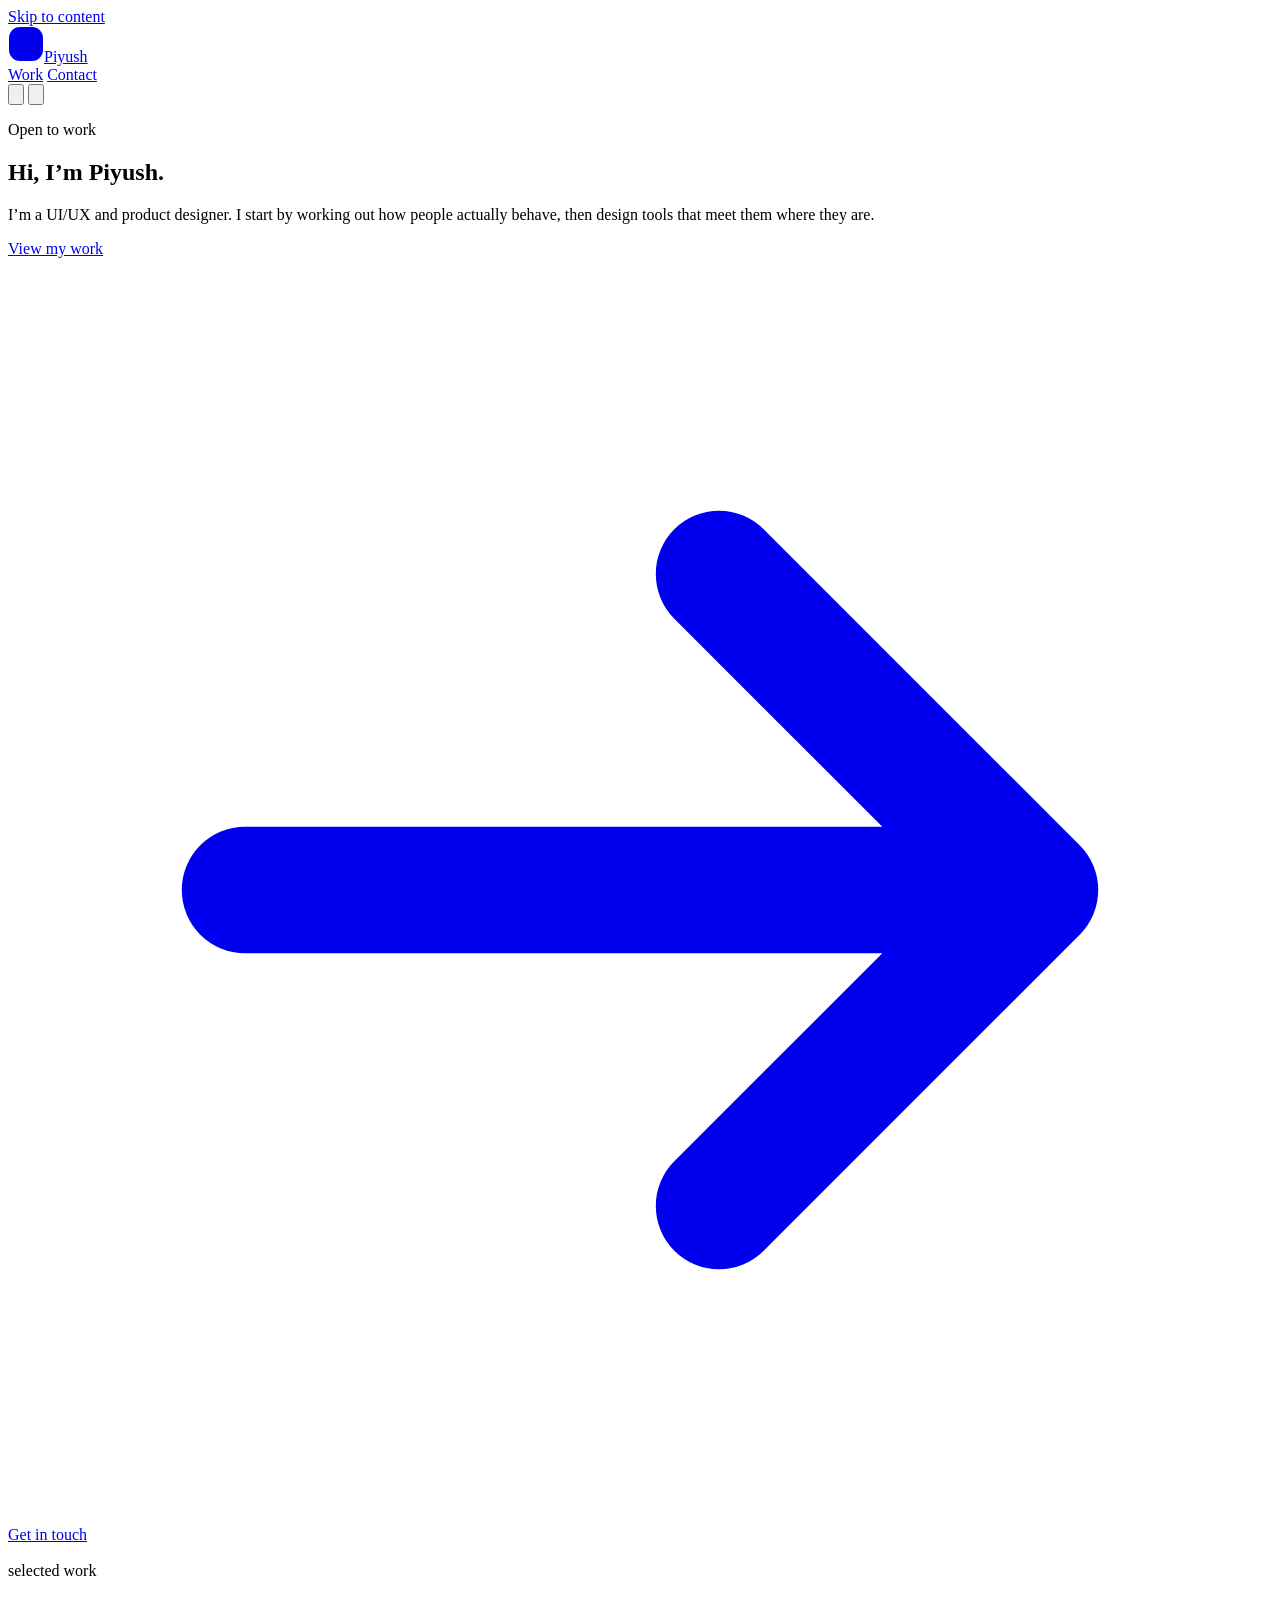
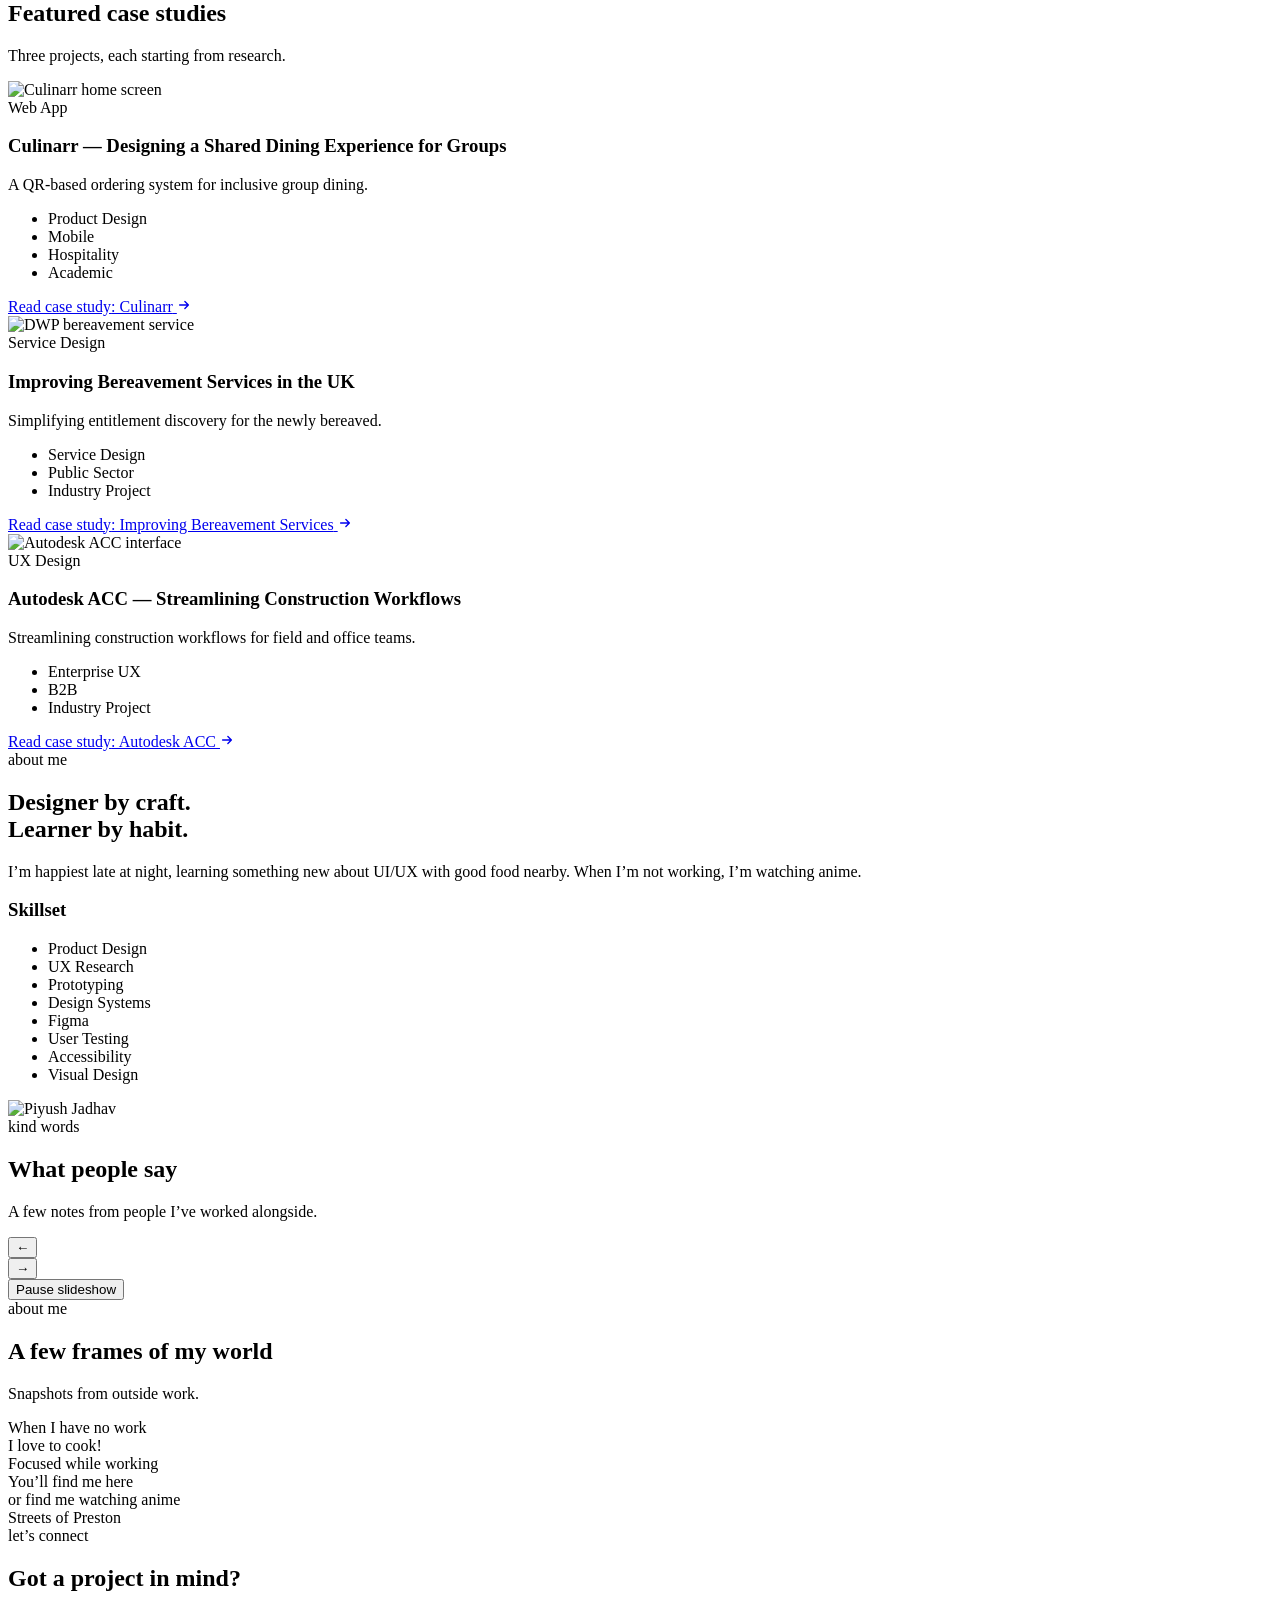
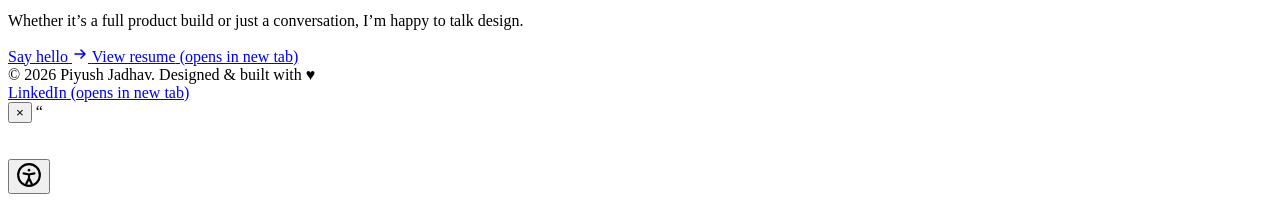
==== docs/index.html @ 3a6d9429 "Rename index.html to index.html" ====
<!DOCTYPE html>
<html lang="en" data-ui="baseline">
<head>
<meta charset="UTF-8">
<meta name="viewport" content="width=device-width, initial-scale=1.0">
<title>Piyush Jadhav — UX &amp; Product Designer</title>
<meta name="description" content="Portfolio of Piyush Jadhav, a UI/UX and product designer. Three case studies on group dining, bereavement services and construction software.">
<meta name="theme-color" content="#FAFAF8">
<meta property="og:title" content="Piyush Jadhav — UX &amp; Product Designer">
<meta property="og:description" content="Portfolio of Piyush Jadhav, a UI/UX and product designer. Three case studies on group dining, bereavement services and construction software.">
<meta property="og:type" content="website">
<link rel="icon" href="favicon.ico" sizes="any">
<link rel="icon" type="image/svg+xml" href="favicon.svg">
<script>
document.documentElement.classList.add('js');
try{var d=document.documentElement,s=JSON.parse(localStorage.getItem('pj-a11y')||'null');
if(!s){s={calm:matchMedia('(prefers-reduced-motion: reduce)').matches,contrast:matchMedia('(prefers-contrast: more)').matches}}
if(s.text)d.dataset.a11yText=s.text;
['contrast','font','calm','links','space'].forEach(function(k){if(s[k])d.setAttribute('data-a11y-'+k,'')})}catch(e){}
try{var t=null;try{t=localStorage.getItem('pj-theme')}catch(e){}
if(t!=='dark'&&t!=='light')t=matchMedia('(prefers-color-scheme: dark)').matches?'dark':'light';
d.dataset.theme=t;var m=document.querySelector('meta[name="theme-color"]');if(m)m.setAttribute('content',t==='dark'?'#121110':'#FAFAF8')}catch(e){}
</script>
<link rel="preconnect" href="https://fonts.googleapis.com">
<link rel="preconnect" href="https://fonts.gstatic.com" crossorigin>
<link href="https://fonts.googleapis.com/css2?family=Fraunces:opsz,wght@9..144,600;9..144,700&amp;family=Plus+Jakarta+Sans:wght@400;500;600;700&amp;display=swap" rel="stylesheet">
<link rel="stylesheet" href="css/baseline.css">
<link rel="stylesheet" href="css/nav-theme.css">
</head>
<body>
<a href="#main" class="skip-link">Skip to content</a>


<!-- ── NAVBAR ── -->
<header class="site-header">
  <a class="brand" href="./" aria-label="Piyush home"><svg class="logo" viewBox="0 0 36 36" width="36" height="36" aria-hidden="true"><rect x="1" y="1" width="34" height="34" rx="11" fill="currentColor"/><path d="M13.5 26V10h6a5 5 0 010 10h-6" fill="none" stroke="var(--paper)" stroke-width="3" stroke-linecap="round" stroke-linejoin="round"/></svg><span>Piyush</span></a>
  <nav aria-label="Main navigation">
    <a href="#work">Work</a>
    <a href="#contact">Contact</a>
  </nav>
  <div class="header-actions">
    <button type="button" class="icon-button theme-toggle" id="theme-toggle" aria-label="Switch to dark theme" title="Switch to dark theme"><span class="theme-sky" aria-hidden="true"><span class="theme-sun"><svg aria-hidden="true" fill="none" stroke="currentColor" stroke-linecap="round" stroke-linejoin="round" stroke-width="2" viewBox="0 0 24 24" xmlns="http://www.w3.org/2000/svg"><circle cx="12" cy="12" r="4"></circle><path d="M12 2v2"></path><path d="M12 20v2"></path><path d="m4.93 4.93 1.41 1.41"></path><path d="m17.66 17.66 1.41 1.41"></path><path d="M2 12h2"></path><path d="M20 12h2"></path><path d="m6.34 17.66-1.41 1.41"></path><path d="m19.07 4.93-1.41 1.41"></path></svg></span><span class="theme-moon"><svg aria-hidden="true" fill="none" stroke="currentColor" stroke-linecap="round" stroke-linejoin="round" stroke-width="2" viewBox="0 0 24 24" xmlns="http://www.w3.org/2000/svg"><path d="M12 3a6 6 0 0 0 9 9 9 9 0 1 1-9-9Z"></path></svg></span></span></button>
    <button class="icon-button menu-toggle" type="button" aria-label="Open navigation" aria-expanded="false" title="Open navigation"><svg aria-hidden="true" fill="none" stroke="currentColor" stroke-linecap="round" stroke-linejoin="round" stroke-width="2" viewBox="0 0 24 24" xmlns="http://www.w3.org/2000/svg"><line x1="4" x2="20" y1="12" y2="12"></line><line x1="4" x2="20" y1="6" y2="6"></line><line x1="4" x2="20" y1="18" y2="18"></line></svg></button>
  </div>
</header>


<main id="main" tabindex="-1">
<!-- ── HERO ── -->
<section id="hero" aria-label="Introduction">
  <div class="container hero-grid">
    <div class="hero-copy">
      <p class="hero-badge"><span class="hero-badge-dot" aria-hidden="true"></span>Open to work</p>
      <h1 class="hero-headline">Hi, I’m Piyush.</h1>
      <p class="hero-sub">I’m a UI/UX and product designer. I start by working out how people actually behave, then design tools that meet them where they are.</p>
      <div class="hero-actions">
        <a href="#work" class="btn-primary">View my work
          <svg class="icn" viewBox="0 0 16 16" fill="none" aria-hidden="true"><path d="M3 8h10M9 4l4 4-4 4" stroke="currentColor" stroke-width="1.6" stroke-linecap="round" stroke-linejoin="round"/></svg>
        </a>
        <a href="#contact" class="btn-ghost">Get in touch</a>
      </div>
    </div>
    <div class="hero-visual hero-photo-inline" aria-hidden="true">
      <span class="logo-stack"><img class="logo-backdrop" src="images/logo-backdrop.svg" alt=""><img src="images/logo-vector.svg" alt=""></span>
    </div>
  </div>
</section>

<!-- ── WORK / PROJECTS ── -->
<section id="work" aria-labelledby="work-title">
  <div class="container">
    <div class="section-header reveal">
      <span class="eyebrow">selected work</span>
      <h2 class="section-title" id="work-title">Featured case studies</h2>
      <p class="section-sub">Three projects, each starting from research.</p>
    </div>

    <div class="projects-grid">

      <!-- ─ CARD 1 — FEATURED (Culinarr) ─ -->
      <article class="project-card featured" aria-label="Culinarr case study">
        <div class="project-card-inner">
          <div class="card-image">
            <img loading="lazy" decoding="async" src="images/case-studies/culinarr/01home.avif" width="1200" height="900" alt="Culinarr home screen">
          </div>
          <div class="card-body">
            <div class="card-type">Web App</div>
            <h3 class="card-title">Culinarr — Designing a Shared Dining Experience for Groups</h3>
            <p class="card-desc">A QR-based ordering system for inclusive group dining.</p>
            <ul class="card-tags" role="list">
              <li class="card-tag">Product Design</li>
              <li class="card-tag">Mobile</li>
              <li class="card-tag">Hospitality</li>
              <li class="card-tag">Academic</li>
            </ul>
            <a href="case-studies/culinarr.html" class="card-arrow">
              Read case study<span class="sr-only">: Culinarr</span>
              <svg class="icn" width="14" height="14" viewBox="0 0 16 16" fill="none"><path d="M3 8h10M9 4l4 4-4 4" stroke="currentColor" stroke-width="1.6" stroke-linecap="round" stroke-linejoin="round"/></svg>
            </a>
          </div>
        </div>
      </article>

      <!-- ─ CARD 2 — DWP ─ -->
      <article class="project-card" aria-label="DWP Bereavement Service Design case study">
        <div class="project-card-inner">
          <div class="card-image">
            <img loading="lazy" decoding="async" src="images/case-studies/dwp/dwp_bg.avif" width="1200" height="900" alt="DWP bereavement service">
          </div>
          <div class="card-body">
            <div class="card-type">Service Design</div>
            <h3 class="card-title">Improving Bereavement Services in the UK</h3>
            <p class="card-desc">Simplifying entitlement discovery for the newly bereaved.</p>
            <ul class="card-tags" role="list">
              <li class="card-tag">Service Design</li>
              <li class="card-tag">Public Sector</li>
              <li class="card-tag">Industry Project</li>
            </ul>
            <a href="case-studies/dwp.html" class="card-arrow">
              Read case study<span class="sr-only">: Improving Bereavement Services</span>
              <svg class="icn" width="14" height="14" viewBox="0 0 16 16" fill="none"><path d="M3 8h10M9 4l4 4-4 4" stroke="currentColor" stroke-width="1.6" stroke-linecap="round" stroke-linejoin="round"/></svg>
            </a>
          </div>
        </div>
      </article>

      <!-- ─ CARD 3 — Autodesk ─ -->
      <article class="project-card" aria-label="Autodesk ACC UX Design case study">
        <div class="project-card-inner">
          <div class="card-image">
            <img loading="lazy" decoding="async" src="images/case-studies/autodesk/ad_bg.avif" width="1200" height="900" alt="Autodesk ACC interface">
          </div>
          <div class="card-body">
            <div class="card-type">UX Design</div>
            <h3 class="card-title">Autodesk ACC — Streamlining Construction Workflows</h3>
            <p class="card-desc">Streamlining construction workflows for field and office teams.</p>
            <ul class="card-tags" role="list">
              <li class="card-tag">Enterprise UX</li>
              <li class="card-tag">B2B</li>
              <li class="card-tag">Industry Project</li>
            </ul>
            <a href="case-studies/autodesk.html" class="card-arrow">
              Read case study<span class="sr-only">: Autodesk ACC</span>
              <svg class="icn" width="14" height="14" viewBox="0 0 16 16" fill="none"><path d="M3 8h10M9 4l4 4-4 4" stroke="currentColor" stroke-width="1.6" stroke-linecap="round" stroke-linejoin="round"/></svg>
            </a>
          </div>
        </div>
      </article>

    </div>
  </div>
</section>

<!-- ── ABOUT ── -->
<section id="about" aria-labelledby="about-title">
  <div class="container">
    <div class="about-inner">
      <div class="about-left reveal">
        <span class="eyebrow">about me</span>
        <h2 class="about-title" id="about-title">Designer by craft.<br><span class="hand">Learner by habit.</span></h2>
        <div class="about-body">
          <p>I’m happiest late at night, learning something new about UI/UX with good food nearby. When I’m not working, I’m watching anime.</p>
          </div>
        <h3 class="about-skills-label">Skillset</h3>
        <ul class="about-skills" role="list">
          <li class="skill-tape">Product Design</li>
          <li class="skill-tape">UX Research</li>
          <li class="skill-tape">Prototyping</li>
          <li class="skill-tape">Design Systems</li>
          <li class="skill-tape">Figma</li>
          <li class="skill-tape">User Testing</li>
          <li class="skill-tape">Accessibility</li>
          <li class="skill-tape">Visual Design</li>
        </ul>
      </div>
      <div class="about-right reveal" style="transition-delay:.15s">
        <div class="about-photo-card">
          <img src="images/main-profile.jpeg" alt="Piyush Jadhav" class="about-photo-img">
          <!--<div class="about-photo-caption">Piyush, probably mid-sentence about a font pairing</div>-->
        </div>
      </div>
    </div>
  </div>
</section>

<!-- ── TESTIMONIALS ── -->
<section id="testimonials" aria-labelledby="testimonials-title">
  <div class="container">
    <div class="section-header reveal">
      <span class="eyebrow">kind words</span>
      <h2 class="section-title" id="testimonials-title">What people say</h2>
      <p class="section-sub">A few notes from people I&rsquo;ve worked alongside.</p>
    </div>

    <div class="testimonial-carousel" id="testimonial-carousel">
      <button class="carousel-nav carousel-nav-prev" id="testimonial-prev" aria-label="Previous testimonial" type="button">&larr;</button>
      <div class="testimonial-track" id="testimonial-track"></div>
      <button class="carousel-nav carousel-nav-next" id="testimonial-next" aria-label="Next testimonial" type="button">&rarr;</button>
    </div>

    <div class="testimonial-dots" id="testimonial-dots" role="group" aria-label="Select testimonial"></div>
    <button type="button" class="carousel-pause" id="testimonial-pause">Pause slideshow</button>
  </div>
</section>

<!-- ── PHOTO GALLERY (zigzag, hover-to-focus) ── -->
<section id="gallery" aria-labelledby="gallery-title">
  <div class="container">
    <div class="section-header reveal">
      <span class="eyebrow">about me</span>
      <h2 class="section-title" id="gallery-title">A few frames of my world</h2>
      <p class="section-sub">Snapshots from outside work.</p>
    </div>

    <div class="gallery-strip" id="gallery-strip">
      <div class="gallery-item"><img src="images/IMG_8523.jpeg" alt="" loading="lazy"><span class="gallery-caption">When I have no work</span></div>
      <div class="gallery-item"><img src="images/frame2.jpg" alt="" loading="lazy"><span class="gallery-caption">I love to cook!</span></div>
      <div class="gallery-item"><img src="images/frame3.jpg" alt="" loading="lazy"><span class="gallery-caption">Focused while working</span></div>
      <div class="gallery-item"><img src="images/frame4.jpg" alt="" loading="lazy"><span class="gallery-caption">You’ll find me here</span></div>
      <div class="gallery-item"><img src="images/frame5.jpg" alt="" loading="lazy"><span class="gallery-caption">or find me watching anime</span></div>
      <div class="gallery-item"><img src="images/frame6.jpg" alt="" loading="lazy"><span class="gallery-caption">Streets of Preston</span></div>
    </div>
  </div>
</section>

<!-- ── CONTACT ── -->
<section id="contact" aria-labelledby="contact-title">
  <div class="container">
    <div class="contact-card reveal">
      <div class="contact-left">
        <span class="eyebrow">let’s connect</span>
        <h2 class="section-title" id="contact-title">Got a project in mind?</h2>
        <p class="contact-sub">Whether it’s a full product build or just a conversation, I’m happy to talk design.</p>
      </div>
      <div class="contact-actions">
        <a href="mailto:work.piyushjadhav@gmail.com" class="btn-primary">
          Say hello
          <svg class="icn" width="16" height="16" viewBox="0 0 16 16" fill="none"><path d="M3 8h10M9 4l4 4-4 4" stroke="currentColor" stroke-width="1.6" stroke-linecap="round" stroke-linejoin="round"/></svg>
        </a>
        <a href="assets/Resume.pdf" class="btn-ghost" target="_blank" rel="noopener">View resume<span class="sr-only"> (opens in new tab)</span></a>
      </div>
    </div>
  </div>
</section>

</main>

<!-- ── FOOTER ── -->
<footer>
  <div class="container">
    <div class="footer-inner">
      <span class="footer-left">© 2026 Piyush Jadhav. Designed &amp; built with ♥</span>
      <div class="footer-links">
        <a href="https://www.linkedin.com/in/piyushjadhavdesign/" target="_blank" rel="noopener">LinkedIn<span class="sr-only"> (opens in new tab)</span></a>
      </div>
    </div>
  </div>
</footer>

<!-- Testimonial modal — one reusable dialog, filled in per-card by JS -->
<div class="testimonial-modal" id="testimonial-modal" role="dialog" aria-modal="true" aria-labelledby="testimonial-modal-name" aria-hidden="true">
  <div class="testimonial-modal-panel" id="testimonial-modal-panel" tabindex="-1">
    <button class="testimonial-modal-close" id="testimonial-modal-close" aria-label="Close testimonial" type="button">&times;</button>
    <span class="testimonial-modal-quote" aria-hidden="true">&#8220;</span>
    <div class="testimonial-modal-avatar"><img id="testimonial-modal-avatar" src="" alt=""></div>
    <h3 class="testimonial-modal-name" id="testimonial-modal-name"></h3>
    <p class="testimonial-modal-role" id="testimonial-modal-role"></p>
    <p class="testimonial-modal-text" id="testimonial-modal-text"></p>
  </div>
</div>

<!-- ── ACCESSIBILITY ── -->
<div id="a11y-widget">
  <section id="a11y-panel" aria-labelledby="a11y-title" hidden>
    <h2 id="a11y-title">Accessibility</h2>
    <button type="button" class="a11y-row a11y-row--preset" role="switch" aria-checked="false" id="a11y-preset"><span>Accessible view<small>One tap: larger text, high contrast, calm layout</small></span><span class="a11y-track" aria-hidden="true"></span></button>
    <div class="a11y-section" role="group" aria-labelledby="a11y-text-head">
      <p class="a11y-heading" id="a11y-text-head">Text</p>
      <div class="a11y-group" role="group" aria-labelledby="a11y-size-label">
        <span id="a11y-size-label">Text size</span>
        <div class="a11y-sizes">
        <button type="button" class="a11y-size" data-text="0" aria-pressed="true" aria-label="Default text size" style="font-size:.875rem">A</button>
        <button type="button" class="a11y-size" data-text="1" aria-pressed="false" aria-label="Large text size" style="font-size:1.0625rem">A</button>
        <button type="button" class="a11y-size" data-text="2" aria-pressed="false" aria-label="Extra large text size" style="font-size:1.3125rem">A</button>
      </div>
      </div>
      <button type="button" class="a11y-row" role="switch" aria-checked="false" data-flag="font"><span>Readable font<small>Atkinson Hyperlegible</small></span><span class="a11y-track" aria-hidden="true"></span></button>
      <button type="button" class="a11y-row" role="switch" aria-checked="false" data-flag="space"><span>Roomier text spacing</span><span class="a11y-track" aria-hidden="true"></span></button>
      <button type="button" class="a11y-row" role="switch" aria-checked="false" data-flag="links"><span>Underline links</span><span class="a11y-track" aria-hidden="true"></span></button>
    </div>
    <div class="a11y-section" role="group" aria-labelledby="a11y-display-head">
      <p class="a11y-heading" id="a11y-display-head">Display</p>
      <button type="button" class="a11y-row" role="switch" aria-checked="false" data-flag="contrast"><span>High contrast</span><span class="a11y-track" aria-hidden="true"></span></button>
      <button type="button" class="a11y-row" role="switch" aria-checked="false" data-flag="calm"><span>Calm layout<small>No motion, tilt or texture</small></span><span class="a11y-track" aria-hidden="true"></span></button>
    </div>
    <button type="button" class="a11y-reset" id="a11y-reset">Reset all</button>
  </section>
  <button type="button" id="a11y-fab" aria-expanded="false" aria-controls="a11y-panel" aria-label="Accessibility options">
    <svg width="26" height="26" viewBox="0 0 24 24" fill="none" stroke="currentColor" stroke-width="2" stroke-linecap="round" stroke-linejoin="round" aria-hidden="true"><circle cx="12" cy="12" r="10"/><circle cx="12" cy="7.5" r="1.2" fill="currentColor" stroke="none"/><path d="M7 10.5l5 1 5-1M12 11.5v3.5M9.5 20l2.5-5 2.5 5"/></svg>
  </button>
</div>

<script src="js/site.js" defer></script>
<script src="js/sections.js" defer></script>
</body>
</html>
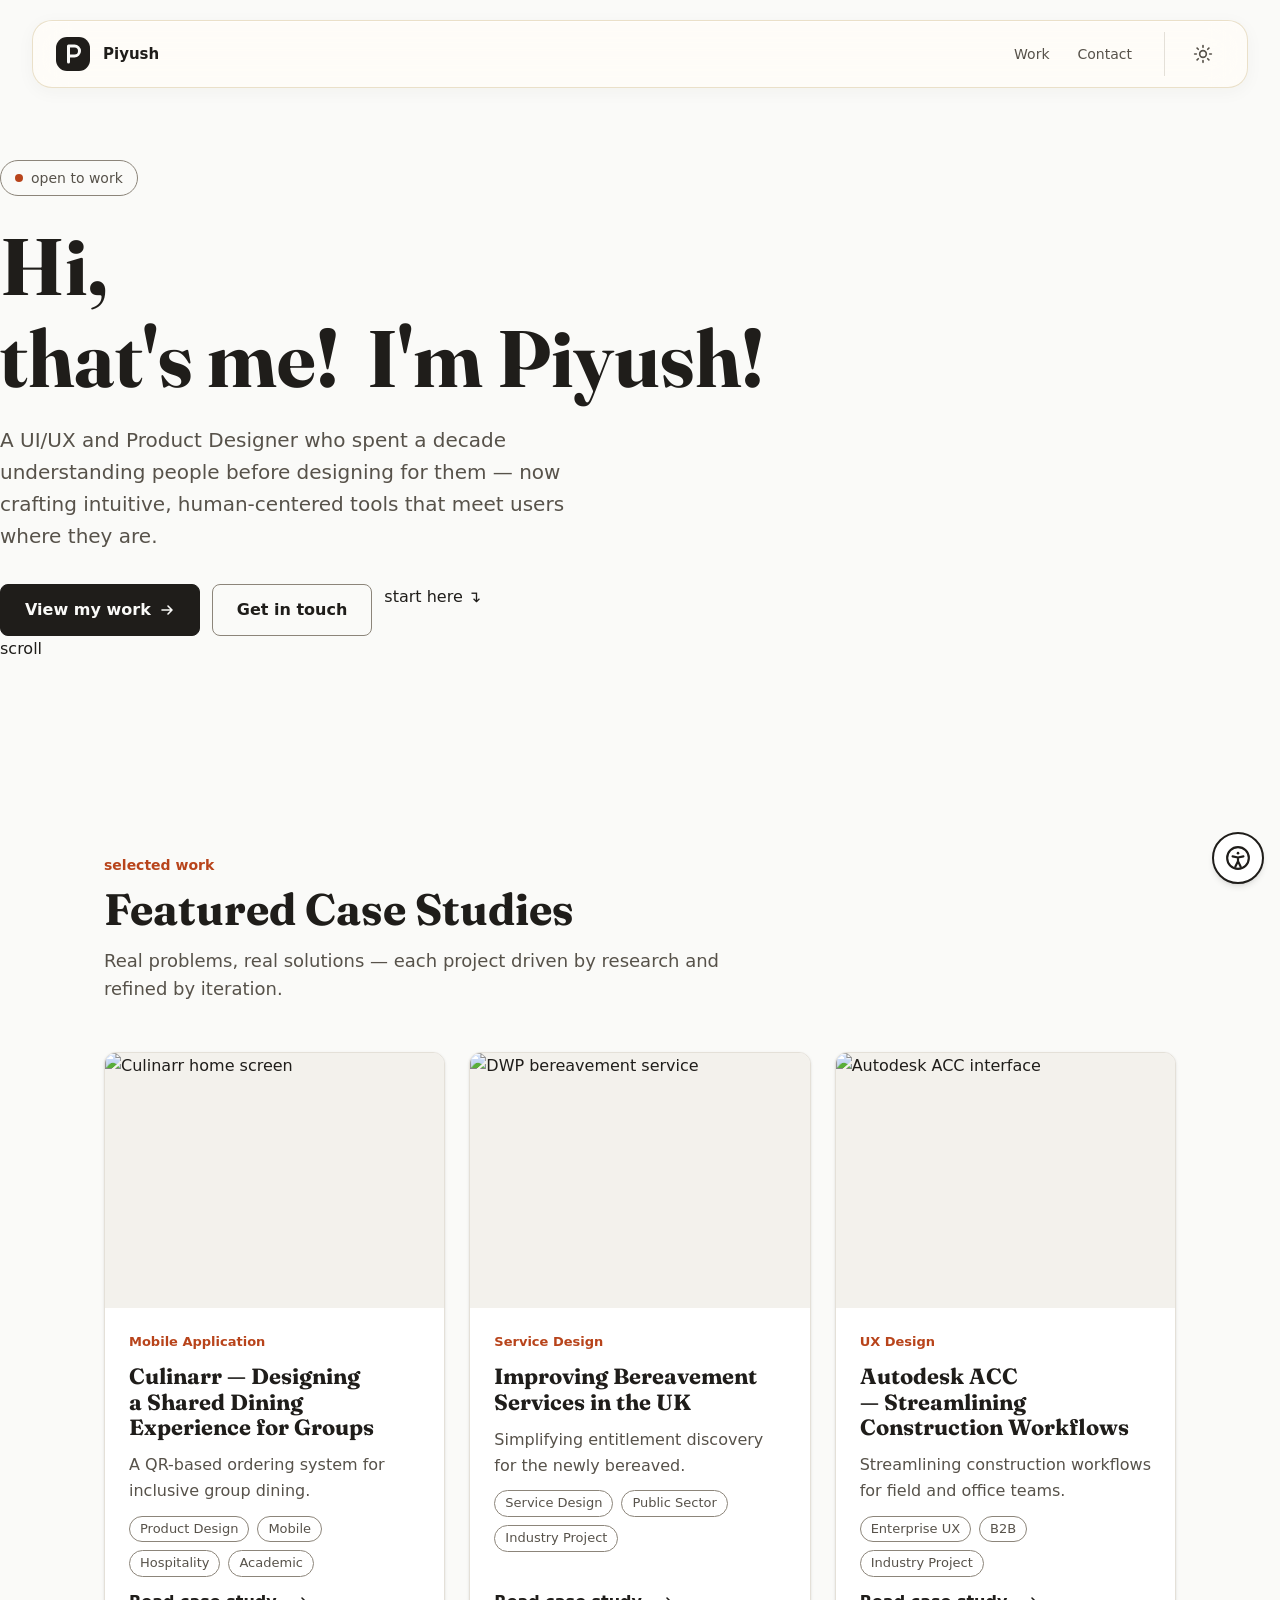
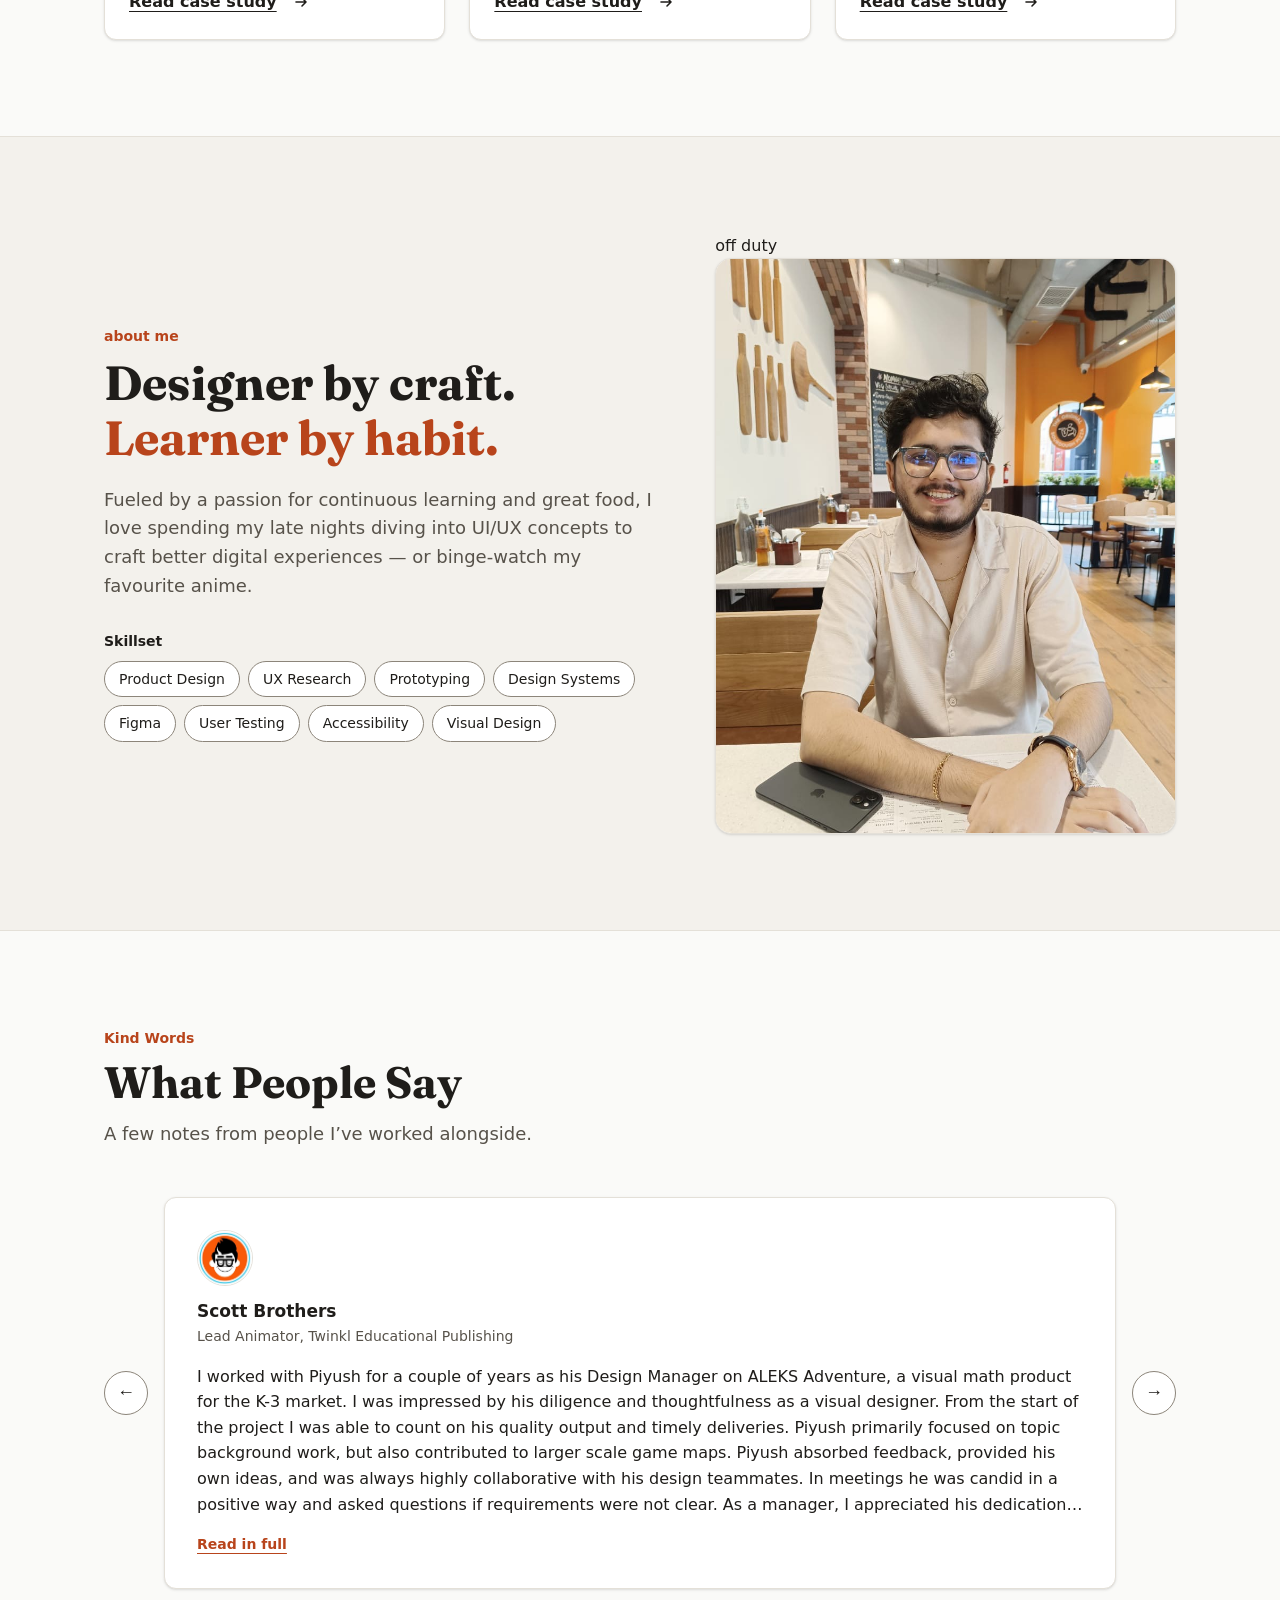
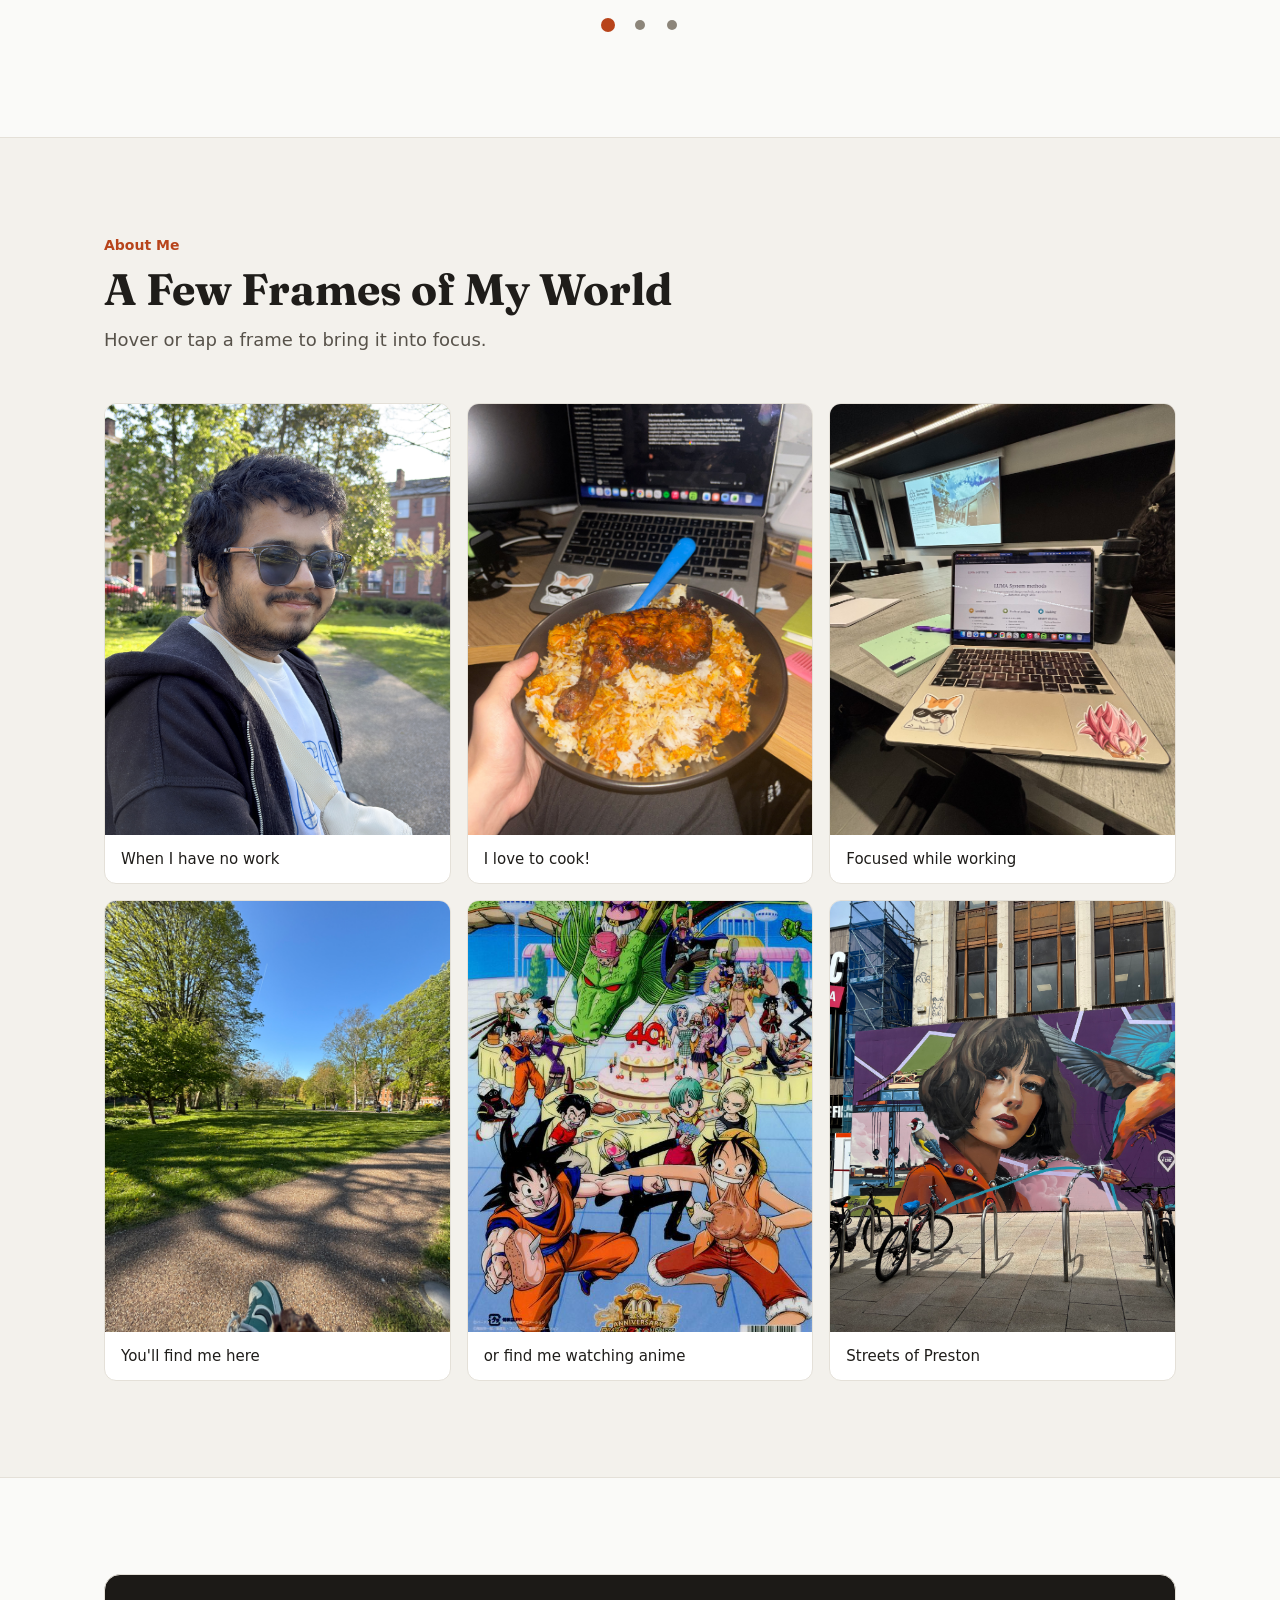
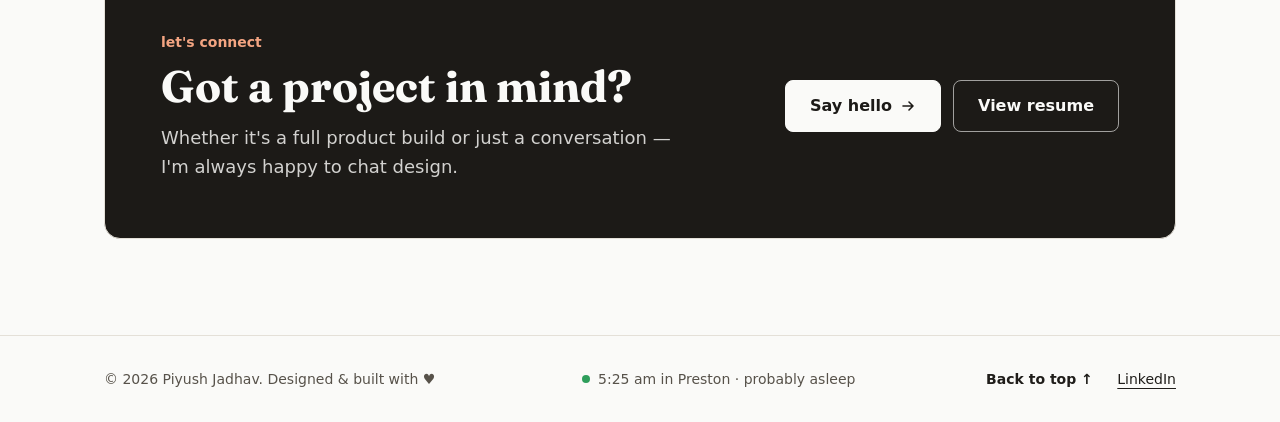
==== commit ec23abee: "Enhance index.html with new styles and content updates Added footer extras style and improved text c" ====
--- a/docs/index.html
+++ b/docs/index.html
@@ -26,6 +26,15 @@
 <link href="https://fonts.googleapis.com/css2?family=Fraunces:opsz,wght@9..144,600;9..144,700&amp;family=Plus+Jakarta+Sans:wght@400;500;600;700&amp;display=swap" rel="stylesheet">
 <link rel="stylesheet" href="css/baseline.css">
 <link rel="stylesheet" href="css/nav-theme.css">
+<style id="footer-extras">
+.sf-clock{display:inline-flex;align-items:center;gap:8px;margin-left:16px;font-size:.875rem;color:var(--ink-soft)}
+.sf-dot{width:8px;height:8px;border-radius:50%;background:#2E9E5B}
+.sf-top{display:inline-grid;margin-right:20px;font-weight:600;color:var(--ink);text-decoration:none}
+.sf-top>span{grid-area:1/1;transition:opacity .25s,transform .35s cubic-bezier(.22,1,.36,1)}
+.sf-b{opacity:0;transform:translateY(8px)}
+.sf-top:hover .sf-a,.sf-top:focus-visible .sf-a{opacity:0;transform:translateY(-8px)}
+.sf-top:hover .sf-b,.sf-top:focus-visible .sf-b{opacity:1;transform:none}
+</style>
 </head>
 <body>
 <a href="#main" class="skip-link">Skip to content</a>
@@ -48,21 +57,44 @@
 <main id="main" tabindex="-1">
 <!-- ── HERO ── -->
 <section id="hero" aria-label="Introduction">
-  <div class="container hero-grid">
-    <div class="hero-copy">
-      <p class="hero-badge"><span class="hero-badge-dot" aria-hidden="true"></span>Open to work</p>
-      <h1 class="hero-headline">Hi, I’m Piyush.</h1>
-      <p class="hero-sub">I’m a UI/UX and product designer. I start by working out how people actually behave, then design tools that meet them where they are.</p>
-      <div class="hero-actions">
-        <a href="#work" class="btn-primary">View my work
-          <svg class="icn" viewBox="0 0 16 16" fill="none" aria-hidden="true"><path d="M3 8h10M9 4l4 4-4 4" stroke="currentColor" stroke-width="1.6" stroke-linecap="round" stroke-linejoin="round"/></svg>
-        </a>
-        <a href="#contact" class="btn-ghost">Get in touch</a>
-      </div>
-    </div>
-    <div class="hero-visual hero-photo-inline" aria-hidden="true">
-      <span class="logo-stack"><img class="logo-backdrop" src="images/logo-backdrop.svg" alt=""><img src="images/logo-vector.svg" alt=""></span>
-    </div>
+  <div class="hero-inner">
+
+    <div class="hero-badge">
+      <div class="hero-badge-dot"></div>
+      <span>open to work</span>
+    </div>
+
+    <h1 class="hero-headline">
+      Hi,&nbsp;<span class="hero-photo-wrap">
+        <span class="hero-photo-tape" aria-hidden="true"></span>
+        <span class="hero-photo-inline">
+          <span class="logo-stack">
+            <img class="logo-backdrop" src="images/logo-backdrop.svg" alt="">
+            <img src="images/logo.svg" alt="">
+          </span>
+        </span>
+        <span class="hero-photo-note annotation" aria-hidden="true">that's me!</span>
+      </span>&nbsp;I'm Piyush!
+    </h1>
+
+    <p class="hero-sub">
+      A UI/UX and Product Designer who spent a decade understanding people before designing for them — now crafting intuitive, human-centered tools that meet users where they are.
+    </p>
+
+    <div class="hero-actions">
+      <a href="#work" class="btn-primary">
+        View my work
+        <svg class="icn" width="16" height="16" viewBox="0 0 16 16" fill="none"><path d="M3 8h10M9 4l4 4-4 4" stroke="currentColor" stroke-width="1.6" stroke-linecap="round" stroke-linejoin="round"/></svg>
+      </a>
+      <a href="#contact" class="btn-ghost">Get in touch</a>
+      <span class="hero-actions-note annotation" aria-hidden="true">start here ↴</span>
+    </div>
+
+    <div class="hero-scroll-hint" aria-hidden="true">
+      <span>scroll</span>
+      <div class="scroll-line"></div>
+    </div>
+
   </div>
 </section>
 
@@ -71,20 +103,23 @@
   <div class="container">
     <div class="section-header reveal">
       <span class="eyebrow">selected work</span>
-      <h2 class="section-title" id="work-title">Featured case studies</h2>
-      <p class="section-sub">Three projects, each starting from research.</p>
+      <h2 class="section-title" id="work-title">Featured Case Studies</h2>
+      <p class="section-sub">Real problems, real solutions — each project driven by research and refined by iteration.</p>
     </div>
 
     <div class="projects-grid">
 
       <!-- ─ CARD 1 — FEATURED (Culinarr) ─ -->
       <article class="project-card featured" aria-label="Culinarr case study">
+        <span class="card-pin" aria-hidden="true"></span>
         <div class="project-card-inner">
           <div class="card-image">
-            <img loading="lazy" decoding="async" src="images/case-studies/culinarr/01home.avif" width="1200" height="900" alt="Culinarr home screen">
+            <img loading="lazy" decoding="async" src="images/case-studies/culinarr/01home.png" width="1200" height="900" alt="Culinarr home screen">
+            <div class="card-overlay"></div>
+            <span class="card-view-label">View case study</span>
           </div>
           <div class="card-body">
-            <div class="card-type">Web App</div>
+            <div class="card-type">Mobile Application</div>
             <h3 class="card-title">Culinarr — Designing a Shared Dining Experience for Groups</h3>
             <p class="card-desc">A QR-based ordering system for inclusive group dining.</p>
             <ul class="card-tags" role="list">
@@ -103,9 +138,12 @@
 
       <!-- ─ CARD 2 — DWP ─ -->
       <article class="project-card" aria-label="DWP Bereavement Service Design case study">
+        <span class="card-pin" aria-hidden="true"></span>
         <div class="project-card-inner">
           <div class="card-image">
-            <img loading="lazy" decoding="async" src="images/case-studies/dwp/dwp_bg.avif" width="1200" height="900" alt="DWP bereavement service">
+            <img loading="lazy" decoding="async" src="images/case-studies/dwp/dwp_bg.png" width="1200" height="900" alt="DWP bereavement service">
+            <div class="card-overlay"></div>
+            <span class="card-view-label">View case study</span>
           </div>
           <div class="card-body">
             <div class="card-type">Service Design</div>
@@ -126,9 +164,12 @@
 
       <!-- ─ CARD 3 — Autodesk ─ -->
       <article class="project-card" aria-label="Autodesk ACC UX Design case study">
+        <span class="card-pin" aria-hidden="true"></span>
         <div class="project-card-inner">
           <div class="card-image">
-            <img loading="lazy" decoding="async" src="images/case-studies/autodesk/ad_bg.avif" width="1200" height="900" alt="Autodesk ACC interface">
+            <img loading="lazy" decoding="async" src="images/case-studies/autodesk/ad_bg.png" width="1200" height="900" alt="Autodesk ACC interface">
+            <div class="card-overlay"></div>
+            <span class="card-view-label">View case study</span>
           </div>
           <div class="card-body">
             <div class="card-type">UX Design</div>
@@ -159,7 +200,7 @@
         <span class="eyebrow">about me</span>
         <h2 class="about-title" id="about-title">Designer by craft.<br><span class="hand">Learner by habit.</span></h2>
         <div class="about-body">
-          <p>I’m happiest late at night, learning something new about UI/UX with good food nearby. When I’m not working, I’m watching anime.</p>
+          <p>Fueled by a passion for continuous learning and great food, I love spending my late nights diving into UI/UX concepts to craft better digital experiences — or binge-watch my favourite anime.</p>
           </div>
         <h3 class="about-skills-label">Skillset</h3>
         <ul class="about-skills" role="list">
@@ -174,6 +215,7 @@
         </ul>
       </div>
       <div class="about-right reveal" style="transition-delay:.15s">
+        <span class="about-photo-note annotation" aria-hidden="true">off duty</span>
         <div class="about-photo-card">
           <img src="images/main-profile.jpeg" alt="Piyush Jadhav" class="about-photo-img">
           <!--<div class="about-photo-caption">Piyush, probably mid-sentence about a font pairing</div>-->
@@ -187,8 +229,8 @@
 <section id="testimonials" aria-labelledby="testimonials-title">
   <div class="container">
     <div class="section-header reveal">
-      <span class="eyebrow">kind words</span>
-      <h2 class="section-title" id="testimonials-title">What people say</h2>
+      <span class="eyebrow">Kind Words</span>
+      <h2 class="section-title" id="testimonials-title">What People Say</h2>
       <p class="section-sub">A few notes from people I&rsquo;ve worked alongside.</p>
     </div>
 
@@ -198,8 +240,7 @@
       <button class="carousel-nav carousel-nav-next" id="testimonial-next" aria-label="Next testimonial" type="button">&rarr;</button>
     </div>
 
-    <div class="testimonial-dots" id="testimonial-dots" role="group" aria-label="Select testimonial"></div>
-    <button type="button" class="carousel-pause" id="testimonial-pause">Pause slideshow</button>
+    <div class="testimonial-dots" id="testimonial-dots" role="tablist" aria-label="Select testimonial"></div>
   </div>
 </section>
 
@@ -207,18 +248,18 @@
 <section id="gallery" aria-labelledby="gallery-title">
   <div class="container">
     <div class="section-header reveal">
-      <span class="eyebrow">about me</span>
-      <h2 class="section-title" id="gallery-title">A few frames of my world</h2>
-      <p class="section-sub">Snapshots from outside work.</p>
+      <span class="eyebrow">About Me</span>
+      <h2 class="section-title" id="gallery-title">A Few Frames of My World</h2>
+      <p class="section-sub">Hover or tap a frame to bring it into focus.</p>
     </div>
 
     <div class="gallery-strip" id="gallery-strip">
-      <div class="gallery-item"><img src="images/IMG_8523.jpeg" alt="" loading="lazy"><span class="gallery-caption">When I have no work</span></div>
-      <div class="gallery-item"><img src="images/frame2.jpg" alt="" loading="lazy"><span class="gallery-caption">I love to cook!</span></div>
-      <div class="gallery-item"><img src="images/frame3.jpg" alt="" loading="lazy"><span class="gallery-caption">Focused while working</span></div>
-      <div class="gallery-item"><img src="images/frame4.jpg" alt="" loading="lazy"><span class="gallery-caption">You’ll find me here</span></div>
-      <div class="gallery-item"><img src="images/frame5.jpg" alt="" loading="lazy"><span class="gallery-caption">or find me watching anime</span></div>
-      <div class="gallery-item"><img src="images/frame6.jpg" alt="" loading="lazy"><span class="gallery-caption">Streets of Preston</span></div>
+      <div class="gallery-item"><img src="images/IMG_8523.jpeg" alt="Snapshot 1" loading="lazy"><span class="gallery-caption">When I have no work</span></div>
+      <div class="gallery-item"><img src="images/frame2.jpg" alt="Snapshot 2" loading="lazy"><span class="gallery-caption">I love to cook!</span></div>
+      <div class="gallery-item"><img src="images/frame3.jpg" alt="Snapshot 3" loading="lazy"><span class="gallery-caption">Focused while working</span></div>
+      <div class="gallery-item"><img src="images/frame4.jpg" alt="Snapshot 4" loading="lazy"><span class="gallery-caption">You'll find me here</span></div>
+      <div class="gallery-item"><img src="images/frame5.jpg" alt="Snapshot 5" loading="lazy"><span class="gallery-caption">or find me watching anime</span></div>
+      <div class="gallery-item"><img src="images/frame6.jpg" alt="Snapshot 6" loading="lazy"><span class="gallery-caption">Streets of Preston</span></div>
     </div>
   </div>
 </section>
@@ -228,9 +269,9 @@
   <div class="container">
     <div class="contact-card reveal">
       <div class="contact-left">
-        <span class="eyebrow">let’s connect</span>
+        <span class="eyebrow">let's connect</span>
         <h2 class="section-title" id="contact-title">Got a project in mind?</h2>
-        <p class="contact-sub">Whether it’s a full product build or just a conversation, I’m happy to talk design.</p>
+        <p class="contact-sub">Whether it's a full product build or just a conversation — I'm always happy to chat design.</p>
       </div>
       <div class="contact-actions">
         <a href="mailto:work.piyushjadhav@gmail.com" class="btn-primary">
@@ -249,8 +290,8 @@
 <footer>
   <div class="container">
     <div class="footer-inner">
-      <span class="footer-left">© 2026 Piyush Jadhav. Designed &amp; built with ♥</span>
-      <div class="footer-links">
+      <span class="footer-left">© 2026 Piyush Jadhav. Designed &amp; built with ♥</span><span class="sf-clock" aria-live="off"><i class="sf-dot" aria-hidden="true"></i><span class="sf-clock-t"></span></span>
+      <div class="footer-links"><a class="sf-top" href="#top" aria-label="Back to top"><span class="sf-a">Back to top ↑</span><span class="sf-b" aria-hidden="true">Up we go ↑</span></a>
         <a href="https://www.linkedin.com/in/piyushjadhavdesign/" target="_blank" rel="noopener">LinkedIn<span class="sr-only"> (opens in new tab)</span></a>
       </div>
     </div>
@@ -302,5 +343,23 @@
 
 <script src="js/site.js" defer></script>
 <script src="js/sections.js" defer></script>
+<script>
+(function () {
+  var reduce = matchMedia('(prefers-reduced-motion: reduce)').matches;
+  var top = document.querySelector('.sf-top');
+  if (top) top.addEventListener('click', function (e) { e.preventDefault(); scrollTo({ top: 0, behavior: reduce ? 'auto' : 'smooth' }); });
+  var clock = document.querySelector('.sf-clock-t');
+  function tick() {
+    if (!clock) return;
+    var now = new Date(), t;
+    try { t = new Intl.DateTimeFormat('en-GB', { hour: 'numeric', minute: '2-digit', hour12: true, timeZone: 'Europe/London' }).format(now); }
+    catch (e) { t = now.toLocaleTimeString(); }
+    var h = +new Intl.DateTimeFormat('en-GB', { hour: 'numeric', hour12: false, timeZone: 'Europe/London' }).format(now) % 24;
+    var mood = h < 6 ? 'probably asleep' : h < 9 ? 'morning coffee' : h < 12 ? 'probably designing' : h < 14 ? 'lunch break' : h < 18 ? 'probably designing' : h < 22 ? 'winding down' : 'probably asleep';
+    clock.textContent = t.toLowerCase() + ' in Preston \u00b7 ' + mood;
+  }
+  tick(); setInterval(tick, 30000);
+})();
+</script>
 </body>
 </html>
--- a/docs/css/baseline.css
+++ b/docs/css/baseline.css
@@ -0,0 +1,265 @@
+/* ==========================================================================
+   baseline.css : the /baseline-ui version of the homepage
+   Rules followed
+   - one accent colour (burnt orange), no gradients, no glow, no blur
+   - Tailwind default shadow and radius scales, 4px spacing steps
+   - no decorative animation; feedback is opacity/transform/colour only and <= 200ms
+   - fixed z-index scale, safe-area insets on fixed elements, dvh not vh
+   - text-wrap: balance on headings, pretty on paragraphs, tabular numerals for data
+   - accessibility panel, theme toggle and testimonial dialog are reused from site.css
+   ========================================================================== */
+
+:root {
+  --paper:#FAFAF8; --paper-dim:#F3F1EC; --card:#FFFFFF; --panel:#1C1A17; --panel-2:#26231F;
+  --ink:#1F1D1A; --ink-soft:#57524A; --ink-faint:#6B655B;
+  --line:#E4E0D8; --line-strong:#8C857A;
+  --accent:#B8441B; --accent-dark:#9C3715; --accent-soft:#F6E7DF; --accent-btn:#B8441B; --accent-fill:#B8441B;
+  --accent-wash:#F6E7DF; --on-accent:#FFFFFF; --paper-deep:#ECE8E0; --teal:#B8441B;
+  --paper-rgb:250 250 248; --on-panel:#FAFAF8; --on-panel-accent:#F4A582; --shadow-rgb:0 0 0;
+  color-scheme: light;
+  --font-display:'Fraunces', Georgia, 'Times New Roman', serif;
+  --font-body:'Plus Jakarta Sans', 'Segoe UI', system-ui, sans-serif;
+  --font-mono:var(--font-body); --font-hand:var(--font-body);
+  --sp-4:4px; --sp-6:6px; --sp-8:8px; --sp-10:10px; --sp-12:12px; --sp-14:14px; --sp-16:16px; --sp-18:18px; --sp-20:20px;
+  --sp-24:24px; --sp-28:28px; --sp-32:32px; --sp-40:40px; --sp-48:48px; --sp-56:56px; --sp-64:64px; --sp-80:80px; --sp-120:120px;
+  --r-sm:6px; --r-md:8px; --r-lg:12px; --r-xl:16px;
+  --shadow-card:0 1px 3px 0 rgb(0 0 0/.1), 0 1px 2px -1px rgb(0 0 0/.1);      /* Tailwind shadow-sm */
+  --shadow-pop:0 4px 6px -1px rgb(0 0 0/.1), 0 2px 4px -2px rgb(0 0 0/.1);    /* Tailwind shadow-md */
+  --ease-out:ease-out; --ease-spring:ease-out;
+  --z-menu:90; --z-nav:100; --z-fab:120; --z-modal:200;
+}
+html[data-theme="dark"] {
+  color-scheme: dark;
+  --paper:#121110; --paper-dim:#1A1815; --card:#1F1D1A; --panel:#0C0B0A; --panel-2:#14110D; --paper-deep:#2A2723;
+  --ink:#ECE8E1; --ink-soft:#B5AEA3; --ink-faint:#A0998D; --line:#2E2B26; --line-strong:#7A7368;
+  --accent:#F0875C; --accent-dark:#F4A582; --accent-soft:#2E1D14; --accent-btn:#F0875C; --accent-fill:#B8441B;
+  --accent-wash:#2E1D14; --on-accent:#FFFFFF; --teal:#F0875C; --paper-rgb:18 17 16; --shadow-rgb:0 0 0;
+}
+
+*, *::before, *::after { box-sizing:border-box; margin:0; }
+html { scroll-behavior:smooth; scroll-padding-top:88px; -webkit-text-size-adjust:100%; font-kerning:normal; text-rendering:optimizeLegibility; }
+body { font-family:var(--font-body); font-size:1rem; line-height:1.6; color:var(--ink); background:var(--paper); -webkit-font-smoothing:antialiased; }
+img, svg { max-width:100%; display:block; }
+h1, h2, h3 { font-family:var(--font-display); font-weight:700; line-height:1.15; color:var(--ink); text-wrap:balance; }
+p, li { text-wrap:pretty; }
+ul { padding:0; }
+a { color:inherit; }
+:focus-visible { outline:3px solid var(--accent-btn); outline-offset:3px; }
+.skip-link { position:fixed; top:12px; left:12px; z-index:var(--z-modal); padding:12px 16px; border-radius:var(--r-md); background:var(--ink); color:var(--paper); transform:translateY(-200%); }
+.skip-link:focus { transform:none; }
+.container { width:100%; max-width:70rem; margin-inline:auto; padding-left:max(24px, env(safe-area-inset-left)); padding-right:max(24px, env(safe-area-inset-right)); }
+section { padding-block:96px; }
+
+/* ---------- navigation ---------- */
+
+/* ---------- buttons ---------- */
+.btn-primary, .btn-ghost { display:inline-flex; align-items:center; justify-content:center; gap:8px; min-height:48px; padding:12px 24px; border-radius:var(--r-md); font-size:1rem; font-weight:600; text-decoration:none; cursor:pointer; transition:background-color .15s ease-out, color .15s ease-out; }
+.btn-primary { background:var(--ink); color:var(--paper); border:1px solid var(--ink); }
+.btn-primary:hover { background:var(--accent-fill); border-color:var(--accent-fill); color:var(--on-accent); }
+.btn-ghost { background:transparent; color:var(--ink); border:1px solid var(--line-strong); }
+.btn-ghost:hover { background:var(--paper-dim); }
+.icn { width:16px; height:16px; flex:none; }
+
+/* ---------- hero ---------- */
+#hero { padding-block:72px 96px; }
+.hero-grid { display:grid; gap:48px; align-items:center; }
+.hero-badge { display:inline-flex; align-items:center; gap:8px; margin-bottom:24px; padding:6px 14px; border:1px solid var(--line-strong); border-radius:999px; font-size:.875rem; font-weight:500; color:var(--ink-soft); }
+.hero-badge-dot { width:8px; height:8px; border-radius:50%; background:var(--accent-btn); }
+.hero-headline { margin-bottom:20px; font-size:clamp(2.75rem, 7vw, 5rem); }
+.hero-sub { max-width:36rem; margin-bottom:32px; font-size:1.25rem; color:var(--ink-soft); }
+.hero-actions { display:flex; flex-wrap:wrap; gap:12px; }
+.hero-visual { justify-self:center; width:min(100%, 280px); aspect-ratio:1; padding:32px; border:1px solid var(--line); border-radius:var(--r-xl); background:var(--paper-dim); }
+.logo-stack { position:relative; display:block; width:100%; height:100%; }
+.logo-stack img { position:absolute; inset:0; width:100%; height:100%; object-fit:contain; }
+.logo-backdrop { opacity:0; }
+html[data-theme="dark"] .logo-backdrop { opacity:1; }
+
+/* ---------- section headers ---------- */
+.section-header { max-width:40rem; margin-bottom:48px; }
+.eyebrow { display:block; margin-bottom:8px; font-size:.875rem; font-weight:600; color:var(--accent-btn); }
+.section-title { font-size:clamp(1.875rem, 4vw, 2.75rem); }
+.section-sub { margin-top:12px; font-size:1.125rem; color:var(--ink-soft); }
+
+/* ---------- case study cards ---------- */
+.projects-grid { display:grid; gap:24px; }
+.project-card { position:relative; }
+.project-card-inner { display:flex; flex-direction:column; height:100%; overflow:hidden; border:1px solid var(--line); border-radius:var(--r-lg); background:var(--card); box-shadow:var(--shadow-card); transition:box-shadow .2s ease-out, border-color .2s ease-out; }
+.project-card:hover .project-card-inner { box-shadow:var(--shadow-pop); border-color:var(--line-strong); }
+.project-card:has(:focus-visible) .project-card-inner { outline:3px solid var(--accent-btn); outline-offset:3px; }
+.card-image { aspect-ratio:4/3; overflow:hidden; background:var(--paper-dim); }
+.card-image img { width:100%; height:100%; object-fit:cover; }
+.card-body { display:flex; flex-direction:column; flex:1; gap:12px; padding:24px; }
+.card-type { font-size:.8125rem; font-weight:600; color:var(--accent-btn); }
+.card-title { font-size:1.375rem; }
+.card-desc { color:var(--ink-soft); }
+.card-tags { display:flex; flex-wrap:wrap; gap:8px; list-style:none; }
+.card-tag { padding:2px 10px; border:1px solid var(--line-strong); border-radius:999px; font-size:.8125rem; color:var(--ink-soft); }
+.card-arrow { display:inline-flex; align-items:center; gap:8px; margin-top:auto; font-weight:600; text-decoration:underline; text-decoration-thickness:1px; text-underline-offset:4px; }
+.card-arrow::after { content:''; position:absolute; inset:0; }
+.card-arrow:focus-visible { outline:none; }
+
+/* ---------- about ---------- */
+#about { background:var(--paper-dim); border-block:1px solid var(--line); }
+.about-inner { display:grid; gap:48px; align-items:center; }
+.about-title { margin-bottom:20px; font-size:clamp(2rem, 4.5vw, 3rem); }
+.about-title .hand { color:var(--accent-btn); }
+.about-body p { max-width:65ch; font-size:1.125rem; color:var(--ink-soft); }
+.about-skills-label { margin:32px 0 12px; font-family:var(--font-body); font-size:.875rem; font-weight:600; }
+.about-skills { display:flex; flex-wrap:wrap; gap:8px; list-style:none; }
+.skill-tape { padding:6px 14px; border:1px solid var(--line-strong); border-radius:999px; background:var(--card); font-size:.875rem; font-weight:500; }
+.about-photo-card { overflow:hidden; border:1px solid var(--line); border-radius:var(--r-xl); background:var(--card); box-shadow:var(--shadow-card); }
+.about-photo-img { width:100%; aspect-ratio:4/5; object-fit:cover; }
+
+/* ---------- testimonials ---------- */
+.testimonial-carousel { display:grid; grid-template-columns:auto 1fr auto; gap:16px; align-items:center; }
+.testimonial-track { display:grid; }
+.testimonial-card { grid-area:1/1; display:flex; flex-direction:column; gap:4px; padding:32px; border:1px solid var(--line); border-radius:var(--r-lg); background:var(--card); box-shadow:var(--shadow-card); cursor:pointer; opacity:0; visibility:hidden; pointer-events:none; transition:opacity .2s ease-out, visibility 0s linear .2s; }
+.testimonial-card[data-slot="center"] { opacity:1; visibility:visible; pointer-events:auto; transition-delay:0s; }
+.testimonial-quote-mark { display:none; }
+.testimonial-avatar { display:grid; place-items:center; width:56px; height:56px; margin-bottom:12px; overflow:hidden; border-radius:50%; background:var(--paper-dim); border:1px solid var(--line); font-weight:700; }
+.testimonial-avatar img { width:100%; height:100%; object-fit:cover; }
+.testimonial-avatar.img-missing img { display:none; }
+.testimonial-avatar.img-missing::after { content:attr(data-initials); }
+.testimonial-name { font-family:var(--font-body); font-size:1.0625rem; }
+.testimonial-role { font-size:.875rem; color:var(--ink-soft); }
+.testimonial-text { display:-webkit-box; -webkit-box-orient:vertical; -webkit-line-clamp:6; overflow:hidden; margin-top:12px; color:var(--ink); }
+.testimonial-card::after { content:'Read in full'; margin-top:12px; font-size:.875rem; font-weight:600; color:var(--accent-btn); text-decoration:underline; text-underline-offset:4px; text-decoration-thickness:1px; }
+.carousel-nav { width:44px; height:44px; border:1px solid var(--line-strong); border-radius:50%; background:var(--card); color:var(--ink); font-size:1.125rem; cursor:pointer; transition:background-color .15s ease-out; }
+.carousel-nav:hover { background:var(--paper-dim); }
+.testimonial-dots { display:flex; justify-content:center; margin-top:20px; }
+.testimonial-dot { position:relative; width:32px; height:32px; padding:0; border:0; background:none; cursor:pointer; }
+.testimonial-dot::before { content:''; position:absolute; inset:11px; border-radius:50%; background:var(--line-strong); }
+.testimonial-dot.is-active::before { inset:9px; background:var(--accent-btn); }
+.carousel-pause { display:block; min-height:44px; margin:12px auto 0; padding:8px 20px; border:1px solid var(--line-strong); border-radius:999px; background:var(--card); color:var(--ink); font-family:var(--font-body); font-size:.875rem; font-weight:600; cursor:pointer; }
+.carousel-pause:hover { background:var(--paper-dim); }
+@media (prefers-reduced-motion: reduce) { .carousel-pause { display:none; } }
+
+/* ---------- gallery ---------- */
+#gallery { background:var(--paper-dim); border-block:1px solid var(--line); }
+.gallery-strip { display:grid; grid-template-columns:repeat(2, 1fr); gap:16px; }
+.gallery-item { margin:0; overflow:hidden; border:1px solid var(--line); border-radius:var(--r-lg); background:var(--card); }
+.gallery-item.is-active { border-color:var(--accent-btn); }
+.gallery-item img { width:100%; aspect-ratio:4/5; object-fit:cover; }
+.gallery-item.img-missing img { display:none; }
+.gallery-item.img-missing { min-height:200px; background:var(--paper-deep); }
+.gallery-caption { display:block; padding:12px 16px; font-size:.9375rem; font-weight:500; }
+
+/* ---------- contact + footer ---------- */
+.contact-card { display:flex; flex-wrap:wrap; align-items:center; justify-content:space-between; gap:32px; padding:clamp(32px, 5vw, 56px); border:1px solid var(--line); border-radius:var(--r-xl); background:var(--panel); color:var(--on-panel); }
+.contact-card .section-title { color:var(--on-panel); }
+.contact-card .eyebrow { color:var(--on-panel-accent); }
+.contact-sub { max-width:32rem; margin-top:12px; font-size:1.125rem; color:rgb(250 250 248/.82); }
+.contact-actions { display:flex; flex-wrap:wrap; gap:12px; }
+.contact-card .btn-primary { background:var(--on-panel); border-color:var(--on-panel); color:#1C1A17; }
+.contact-card .btn-primary:hover { background:var(--on-panel-accent); border-color:var(--on-panel-accent); color:#1C1A17; }
+.contact-card .btn-ghost { border-color:rgb(250 250 248/.6); color:var(--on-panel); }
+.contact-card .btn-ghost:hover { background:rgb(250 250 248/.12); }
+footer { padding-block:32px; border-top:1px solid var(--line); }
+.footer-inner { display:flex; flex-wrap:wrap; justify-content:space-between; gap:16px; font-size:.875rem; color:var(--ink-soft); }
+.footer-links a { color:var(--ink); text-underline-offset:4px; }
+
+/* ---------- responsive ---------- */
+@media (min-width:900px) {
+  .hero-grid { grid-template-columns:1.3fr .7fr; }
+  .projects-grid { grid-template-columns:repeat(3, 1fr); }
+  .about-inner { grid-template-columns:1.1fr .9fr; }
+  .gallery-strip { grid-template-columns:repeat(3, 1fr); }
+}
+@media (max-width:820px) {
+  section { padding-block:64px; }
+  #hero { padding-block:48px 64px; }
+  .testimonial-carousel { grid-template-columns:1fr; }
+  .carousel-nav { display:none; }
+}
+@media (max-width:420px) { .hero-actions .btn-primary, .hero-actions .btn-ghost { width:100%; } .testimonial-card { padding:24px; } }
+
+/* ==========================================================================
+   Reused from site.css: accessibility panel and modes, theme toggle, testimonial dialog
+   ========================================================================== */
+.sr-only { position: absolute; width: 1px; height: 1px; margin: -1px; padding: 0; overflow: hidden; clip: rect(0,0,0,0); white-space: nowrap; border: 0; }
+main:focus { outline: none; }
+#a11y-widget { position: fixed; right: max(16px, env(safe-area-inset-right)); bottom: max(16px, env(safe-area-inset-bottom)); z-index: var(--z-fab); display: flex; flex-direction: column; align-items: flex-end; gap: 12px; }
+#a11y-fab { width: 52px; height: 52px; border-radius: 50%; border: 2px solid var(--ink); background: var(--card); color: var(--ink); display: grid; place-items: center; cursor: pointer; box-shadow: var(--shadow-pop); transition: background .2s, color .2s; }
+#a11y-fab:hover, #a11y-fab[aria-expanded="true"] { background: var(--ink); color: var(--paper); }
+#a11y-panel { width: min(340px, calc(100vw - 32px)); max-height: calc(100dvh - 110px); overflow-y: auto; background: var(--card); color: var(--ink); border: 1.5px solid var(--line-strong); border-radius: var(--r-lg); padding: var(--sp-20); box-shadow: var(--shadow-pop); font-family: var(--font-body); }
+#a11y-title { font-family: var(--font-display); font-size: 1.125rem; color: var(--ink); margin-bottom: var(--sp-8); }
+.a11y-row { display: flex; align-items: center; justify-content: space-between; gap: 12px; width: 100%; min-height: 44px; padding: 8px 0; background: none; border: 0; border-bottom: 1px dashed var(--line-strong); color: var(--ink); font-size: .9375rem; text-align: left; cursor: pointer; }
+.a11y-row small { display: block; margin-top: 2px; font-weight: 400; font-size: .8125rem; color: var(--ink-soft); }
+.a11y-row--preset { font-weight: 600; border-bottom: 2px solid var(--ink); }
+.a11y-track { position: relative; flex: none; width: 44px; height: 26px; border-radius: 99px; background: var(--ink-faint); transition: background .2s; }
+.a11y-track::after { content: ''; position: absolute; top: 3px; left: 3px; width: 20px; height: 20px; border-radius: 50%; background: #fff; transition: transform .2s var(--ease-spring); }
+.a11y-group { padding: 10px 0; border-bottom: 1px dashed var(--line-strong); font-size: .9375rem; }
+.a11y-sizes { display: flex; gap: 8px; margin-top: 8px; }
+.a11y-size { flex: 1; min-height: 44px; border: 1.5px solid var(--line-strong); border-radius: var(--r-sm); background: var(--card); color: var(--ink); font-weight: 600; cursor: pointer; }
+.a11y-size[aria-pressed="true"] { background: var(--ink); color: var(--paper); border-color: var(--ink); }
+.a11y-reset { margin-top: 10px; min-height: 44px; background: none; border: 0; color: var(--ink); font-size: .875rem; text-decoration: underline; text-underline-offset: .2em; cursor: pointer; }
+html[data-a11y-text="1"] { font-size: 112.5%; }
+html[data-a11y-text="2"] { font-size: 125%; }
+html[data-a11y-contrast] { --paper-rgb:255 255 255; --accent-fill:#8f2f0e; --accent-wash:#F7DFC7; --paper-deep:#e4e4e4; --paper:#fff; --paper-dim:#f2f2f2; --card:#fff; --ink:#000; --ink-soft:#1c1812; --ink-faint:#40382a; --line:#6b5f43; --line-strong:#3d3524; --accent-btn:#8f2f0e; --accent-dark:#7a2809; --panel:#000; }
+html[data-a11y-contrast] .about-body, html[data-a11y-contrast] .footer-left, html[data-a11y-contrast] .footer-links a, html[data-a11y-contrast] .skill-tape { color: #fff; }
+html[data-a11y-contrast] #about .eyebrow { color: #e8dcc0; }
+html[data-a11y-contrast] .skill-tape { border-color: #fff; }
+html[data-a11y-contrast] .project-card-inner, html[data-a11y-contrast] .contact-card, html[data-a11y-contrast] .card-tag { border-style: solid; border-width: 2px; }
+html[data-a11y-contrast] :is(.btn-primary, .btn-ghost, .nav-pill, .card-arrow, .card-view-label) { border-width: 2px; }
+html[data-a11y-font] { --font-display: 'Atkinson Hyperlegible', Verdana, Tahoma, sans-serif; --font-body: 'Atkinson Hyperlegible', Verdana, Tahoma, sans-serif; --font-mono: 'Atkinson Hyperlegible', Verdana, Tahoma, sans-serif; --font-hand: 'Atkinson Hyperlegible', Verdana, Tahoma, sans-serif; }
+html[data-a11y-calm] *, html[data-a11y-calm] *::before, html[data-a11y-calm] *::after { animation: none !important; transition: none !important; scroll-behavior: auto !important; }
+html[data-a11y-calm] .reveal, html[data-a11y-calm] .project-card { opacity: 1 !important; transform: none !important; }
+html[data-a11y-calm] .hero-badge, html[data-a11y-calm] .hero-photo-inline, html[data-a11y-calm] .skill-tape, html[data-a11y-calm] .about-photo-card, html[data-a11y-calm] .nav-logo-mark, html[data-a11y-calm] .project-card-inner { transform: none !important; }
+html[data-a11y-calm] .hero-badge, html[data-a11y-calm] .hero-sub, html[data-a11y-calm] .hero-headline, html[data-a11y-calm] .hero-actions, html[data-a11y-calm] .hero-scroll-hint { opacity: 1; }
+html[data-a11y-calm] #grain, html[data-a11y-calm] .annotation, html[data-a11y-calm] .hero-photo-tape, html[data-a11y-calm] .card-pin, html[data-a11y-calm] .hero-scroll-hint { display: none; }
+html[data-a11y-calm] #hero { background-image: none; }
+html[data-a11y-links] a:not(.btn-primary):not(.btn-ghost):not(.nav-pill):not(.card-arrow):not(.nav-logo) { text-decoration: underline; text-decoration-thickness: 2px; text-underline-offset: .22em; }
+html[data-a11y-space] body { line-height: 1.8; letter-spacing: .02em; word-spacing: .1em; }
+html[data-a11y-space] p { max-width: 68ch; }
+.testimonial-modal {
+  position: fixed; inset: 0; z-index: var(--z-modal);
+  display: flex; align-items: center; justify-content: center; padding: var(--sp-24);
+  background: rgba(34,30,23,.72);
+  opacity: 0; visibility: hidden;
+  transition: opacity .2s ease, visibility 0s linear .2s;
+}
+.testimonial-modal.is-open { opacity: 1; visibility: visible; transition: opacity .2s ease, visibility 0s linear 0s; }
+.testimonial-modal-panel {
+  position: relative; width: min(520px, 100%); max-height: 84vh; max-height: 84dvh; overflow-y: auto;
+  background: var(--card); border: 1.5px dashed var(--line-strong); border-radius: var(--r-xl);
+  padding: var(--sp-48) var(--sp-32) var(--sp-32); text-align: center;
+  box-shadow: var(--shadow-pop);
+  transform: translateY(24px) scale(.96); transition: transform .2s var(--ease-out);
+}
+.testimonial-modal-panel:focus { outline: none; }
+.testimonial-modal.is-open .testimonial-modal-panel { transform: translateY(0) scale(1); }
+.testimonial-modal-close {
+  position: absolute; top: var(--sp-16); right: var(--sp-16);
+  width: 44px; height: 44px; border-radius: 50%;
+  border: 1.5px solid var(--line-strong); background: var(--card);
+  font-family: var(--font-display); font-size: 1.25rem; font-weight: 700; color: var(--ink); line-height: 1;
+  display: grid; place-items: center; cursor: pointer;
+  transition: border-color .2s, background-color .2s;
+}
+.testimonial-modal-close:hover { border-color: var(--accent-btn); background: var(--accent-wash); }
+.testimonial-modal-quote { display: block; font-family: var(--font-display); font-size: 56px; font-weight: 700; line-height: 1; color: var(--accent-wash); }
+.testimonial-modal-avatar {
+  width: 96px; height: 96px; margin: var(--sp-8) auto var(--sp-16);
+  border-radius: 50%; overflow: hidden; border: 3px solid var(--card);
+  box-shadow: 0 6px 20px rgba(34,30,23,.2); background: var(--paper-dim);
+}
+.testimonial-modal-avatar img { width: 100%; height: 100%; object-fit: cover; }
+.testimonial-modal-name { font-family: var(--font-display); font-size: 1.25rem; font-weight: 700; letter-spacing: .06em; text-transform: uppercase; color: var(--accent-dark); }
+.testimonial-modal-role { margin-top: 2px; font-family: var(--font-mono); font-size: .8125rem; color: var(--ink-soft); }
+.testimonial-modal-text { margin-top: var(--sp-20); font-size: .96875rem; line-height: 1.8; color: var(--ink-soft); text-align: left; }
+html[data-a11y-calm] .gallery-item,
+html[data-a11y-calm] .gallery-item:nth-child(odd),
+html[data-a11y-calm] .gallery-item:nth-child(even) { transform: none !important; }
+html[data-a11y-calm] #testimonials::before { display: none; }
+html[data-a11y-contrast] #testimonials { background: #000; }
+html[data-a11y-contrast] .testimonial-card, html[data-a11y-contrast] .testimonial-modal-panel { border-style: solid; border-width: 2px; }
+html[data-theme="dark"][data-a11y-contrast] {
+  --paper:#000; --paper-dim:#0B0B0B; --card:#000; --panel:#000; --paper-deep:#262626; --paper-rgb:0 0 0;
+  --ink:#fff; --ink-soft:#F2EDE0; --ink-faint:#D8D0BC; --line:#C9BE9F; --line-strong:#E8DFC4;
+  --accent:#FFA77F; --accent-dark:#FFB794; --accent-btn:#FFA77F; --accent-fill:#8f2f0e; --accent-wash:#3B2518;
+}
+html[data-theme="dark"] .testimonial-modal { background: rgba(0,0,0,.72); }
+html[data-a11y-calm] .carousel-pause { display: none; }
+
+.a11y-heading{margin:14px 0 2px;font-size:.75rem;font-weight:700;letter-spacing:.06em;text-transform:uppercase;color:var(--ink-soft)}
+.a11y-section+.a11y-section .a11y-heading{margin-top:18px}
--- a/docs/css/nav-theme.css
+++ b/docs/css/nav-theme.css
@@ -0,0 +1,38 @@
+/* Navbar — from portfolio-new-theme (floating header). Same structure, spacing and behaviour;
+   Geist swapped for the site's Plus Jakarta Sans and colours mapped to the site tokens. */
+.site-header{position:sticky;top:20px;z-index:var(--z-nav,20);display:flex;align-items:center;gap:32px;width:calc(100% - 64px);max-width:1320px;height:68px;margin:20px auto 0;padding:0 22px;border:1px solid rgba(255,255,255,.09);border-radius:1.25rem;background:rgba(38,33,26,.7);box-shadow:inset 0 1px 0 rgba(255,255,255,.035),0 8px 28px rgba(0,0,0,.12);backdrop-filter:blur(22px) saturate(140%);-webkit-backdrop-filter:blur(22px) saturate(140%);font-family:var(--font-body)}
+html[data-theme="light"] .site-header{background:rgba(255,253,248,.82);border-color:rgba(226,214,184,.72);box-shadow:inset 0 1px 0 rgba(255,255,255,.7),0 4px 18px rgba(60,40,10,.04);backdrop-filter:blur(18px) saturate(140%);-webkit-backdrop-filter:blur(18px) saturate(140%)}
+html:not([data-theme]) .site-header{background:rgba(255,253,248,.82);border-color:rgba(226,214,184,.72)}
+.site-header .brand{display:flex;align-items:center;flex:0 1 auto;gap:12px;min-height:44px;margin:0;font-size:15px;font-weight:650;letter-spacing:0;white-space:nowrap;text-decoration:none;color:var(--ink)}
+.site-header .brand .logo{flex:none;color:var(--ink)}
+.site-header nav{display:flex;align-items:center;gap:28px;width:auto;margin:0 0 0 auto;padding:0;border:0;font-size:14px;font-weight:400;line-height:1.5;text-transform:none}
+.site-header nav a{display:flex;align-items:center;min-height:44px;padding:12px 0;border:0;border-radius:0;background:transparent;box-shadow:none;color:var(--ink-soft);font:inherit;text-decoration:none}
+.site-header nav a:hover,.site-header nav a[aria-current]{color:var(--ink);background:transparent}
+.site-header .header-actions{display:flex;align-items:center;flex:0 0 auto;gap:4px;padding-left:16px;border-left:1px solid var(--line)}
+.site-header .icon-button{display:grid;place-items:center;width:44px;height:44px;padding:0;border:0;border-radius:4px;background:transparent;color:var(--ink);cursor:pointer}
+.site-header .icon-button:hover{background:var(--line)}
+.site-header .icon-button svg{width:20px;height:20px}
+.site-header .menu-toggle{display:none}
+.site-header .icon-button.theme-toggle{border-radius:50%;overflow:hidden;flex-shrink:0;width:44px;height:44px}
+.theme-sky{position:relative;display:block;width:26px;height:26px;overflow:hidden;pointer-events:none}
+.theme-sky>span{position:absolute;inset:3px;display:grid;place-items:center}
+.theme-sky svg{display:block;width:20px;height:20px}
+.theme-sun{color:var(--ink-soft);transform:translate(0,0) rotate(0);opacity:1}
+.theme-moon{color:#c9d8fa;transform:translate(22px,30px) rotate(65deg);opacity:0}
+html[data-theme="dark"] .theme-sun{transform:translate(-22px,30px) rotate(-65deg);opacity:0}
+html[data-theme="dark"] .theme-moon{transform:translate(0,0) rotate(0);opacity:1}
+html[data-theme="dark"] .site-header{--line:rgba(255,255,255,.14)}
+html.theme-switching body,html.theme-switching .site-header{transition:background-color 600ms ease,color 600ms ease,border-color 600ms ease}
+.site-header :focus-visible{outline:3px solid var(--accent-btn);outline-offset:2px}
+@media (max-width:640px){
+  .site-header{top:12px;width:calc(100% - 24px);height:60px;margin-top:12px;padding:0 14px;gap:12px}
+  .site-header .brand{min-width:0;font-size:14px}
+  .site-header .header-actions{margin-left:auto;padding:0;border:0}
+  .site-header .menu-toggle{display:grid}
+  .site-header nav{justify-content:space-between;position:absolute;top:68px;left:0;right:0;width:auto;margin:0;padding:12px 20px;border:1px solid var(--line);border-radius:8px;background:var(--card);opacity:0;visibility:hidden;pointer-events:none;transform:translateY(-10px);transition:opacity 220ms ease,transform 220ms ease,visibility 0s linear 220ms}
+  .site-header.menu-open nav{opacity:1;visibility:visible;pointer-events:auto;transform:translateY(0);transition-delay:0s}
+}
+@media (prefers-reduced-motion:reduce){.site-header nav{transition:none}.theme-sky>span{transition:none}html.theme-switching body,html.theme-switching .site-header{transition:none}}
+html[data-a11y-calm] .site-header{backdrop-filter:none;-webkit-backdrop-filter:none}
+html[data-a11y-calm] .site-header nav,html[data-a11y-calm] html.theme-switching body{transition:none}
+html[data-a11y-contrast] .site-header{border-width:2px;border-color:var(--ink);background:var(--paper)}
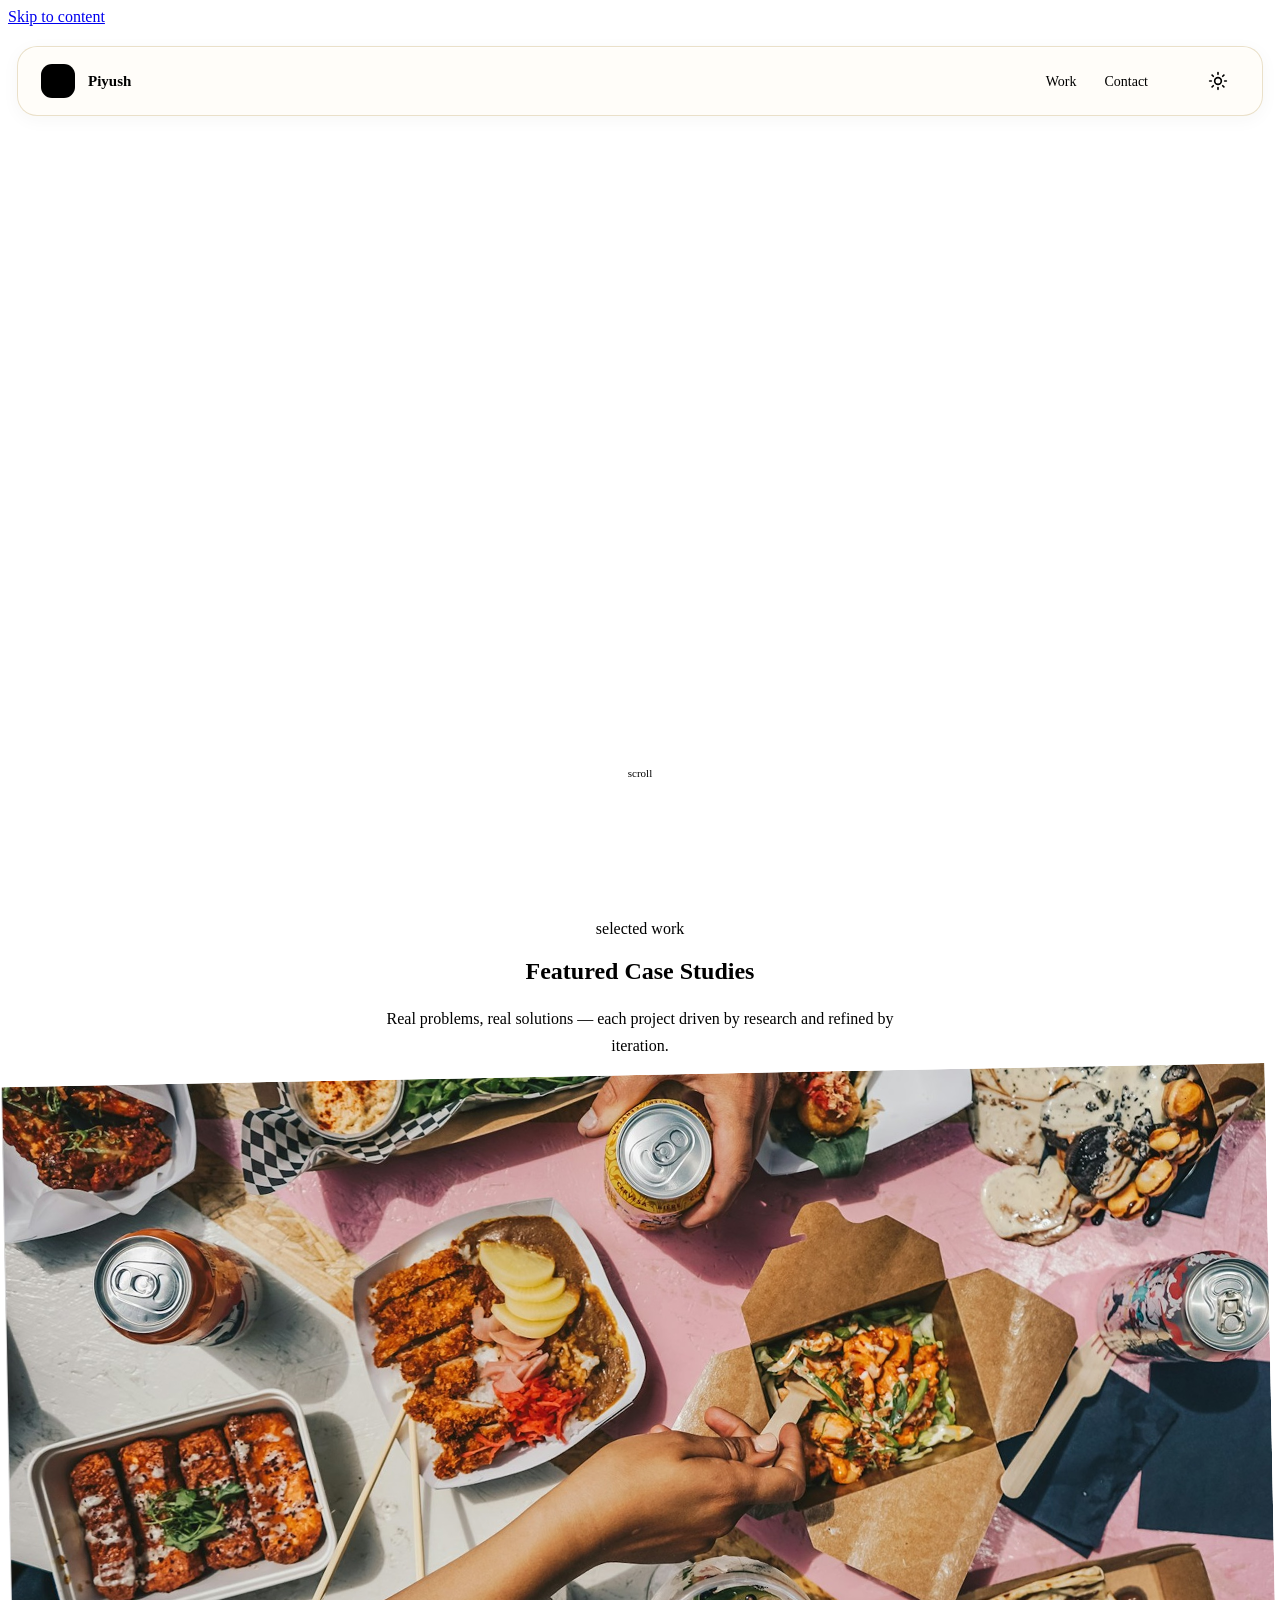
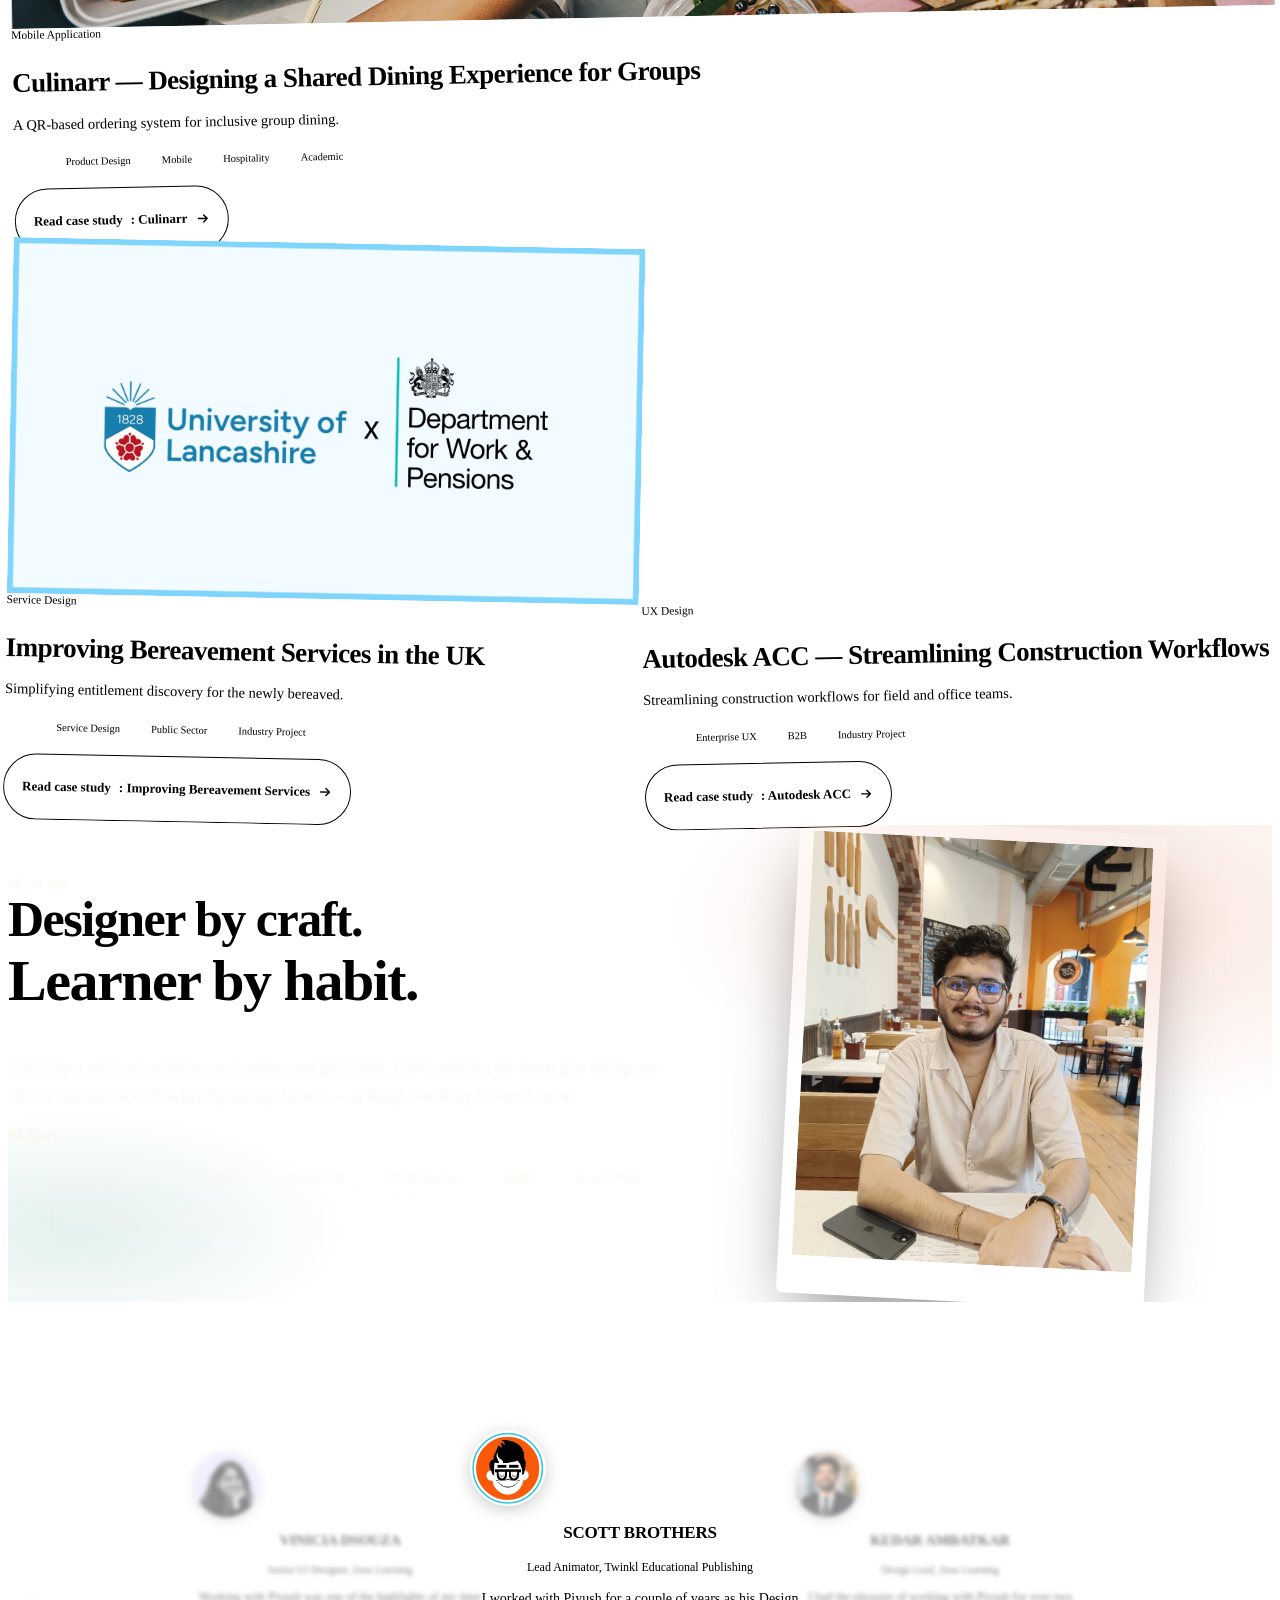
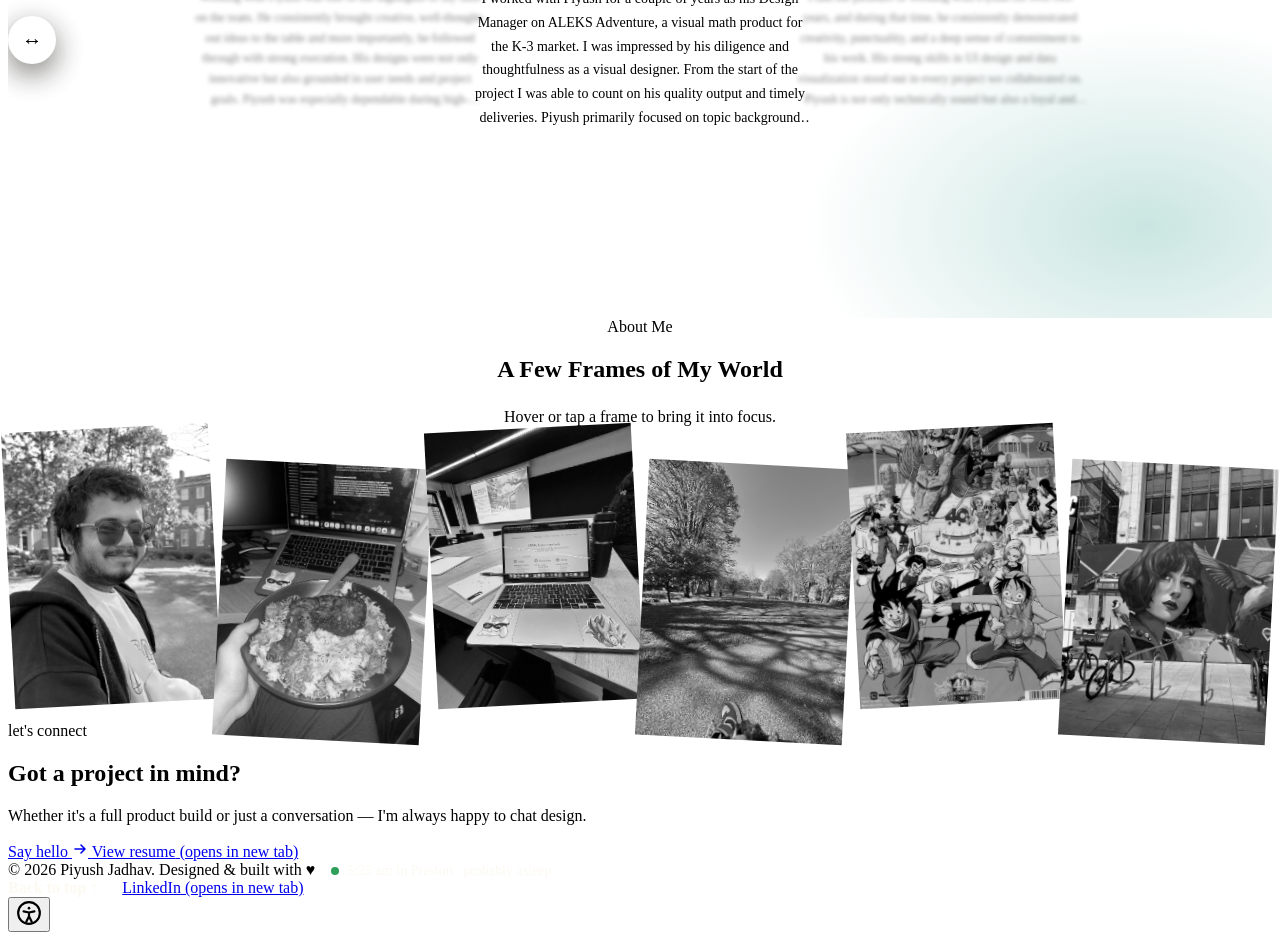
==== commit 0ddd9f5b: "Update index.html" ====
--- a/docs/index.html
+++ b/docs/index.html
@@ -1,11 +1,11 @@
 <!DOCTYPE html>
-<html lang="en" data-ui="baseline">
+<html lang="en">
 <head>
 <meta charset="UTF-8">
 <meta name="viewport" content="width=device-width, initial-scale=1.0">
 <title>Piyush Jadhav — UX &amp; Product Designer</title>
 <meta name="description" content="Portfolio of Piyush Jadhav, a UI/UX and product designer. Three case studies on group dining, bereavement services and construction software.">
-<meta name="theme-color" content="#FAFAF8">
+<meta name="theme-color" content="#FBF6EC">
 <meta property="og:title" content="Piyush Jadhav — UX &amp; Product Designer">
 <meta property="og:description" content="Portfolio of Piyush Jadhav, a UI/UX and product designer. Three case studies on group dining, bereavement services and construction software.">
 <meta property="og:type" content="website">
@@ -19,25 +19,629 @@
 ['contrast','font','calm','links','space'].forEach(function(k){if(s[k])d.setAttribute('data-a11y-'+k,'')})}catch(e){}
 try{var t=null;try{t=localStorage.getItem('pj-theme')}catch(e){}
 if(t!=='dark'&&t!=='light')t=matchMedia('(prefers-color-scheme: dark)').matches?'dark':'light';
-d.dataset.theme=t;var m=document.querySelector('meta[name="theme-color"]');if(m)m.setAttribute('content',t==='dark'?'#121110':'#FAFAF8')}catch(e){}
+d.dataset.theme=t;var m=document.querySelector('meta[name="theme-color"]');if(m)m.setAttribute('content',t==='dark'?'#17140F':'#FBF6EC')}catch(e){}
 </script>
 <link rel="preconnect" href="https://fonts.googleapis.com">
 <link rel="preconnect" href="https://fonts.gstatic.com" crossorigin>
-<link href="https://fonts.googleapis.com/css2?family=Fraunces:opsz,wght@9..144,600;9..144,700&amp;family=Plus+Jakarta+Sans:wght@400;500;600;700&amp;display=swap" rel="stylesheet">
-<link rel="stylesheet" href="css/baseline.css">
+<link href="https://fonts.googleapis.com/css2?family=Fraunces:opsz,wght@9..144,600;9..144,700&amp;family=Plus+Jakarta+Sans:wght@400;500;600;700&amp;family=Caveat:wght@500;600&amp;display=swap" rel="stylesheet">
+<link rel="stylesheet" href="css/global.css">
 <link rel="stylesheet" href="css/nav-theme.css">
-<style id="footer-extras">
-.sf-clock{display:inline-flex;align-items:center;gap:8px;margin-left:16px;font-size:.875rem;color:var(--ink-soft)}
-.sf-dot{width:8px;height:8px;border-radius:50%;background:#2E9E5B}
-.sf-top{display:inline-grid;margin-right:20px;font-weight:600;color:var(--ink);text-decoration:none}
-.sf-top>span{grid-area:1/1;transition:opacity .25s,transform .35s cubic-bezier(.22,1,.36,1)}
-.sf-b{opacity:0;transform:translateY(8px)}
-.sf-top:hover .sf-a,.sf-top:focus-visible .sf-a{opacity:0;transform:translateY(-8px)}
-.sf-top:hover .sf-b,.sf-top:focus-visible .sf-b{opacity:1;transform:none}
+<style>
+/* ===== HOME PAGE STYLES (only used by index.html) ===== */
+/* ============================================================
+   RESET
+   ============================================================ */
+#about :focus-visible { outline-color: var(--accent-soft); }
+/* ============================================================
+   TOKENS — warm paper / hand-annotated studio palette
+   ============================================================ */
+/* ============================================================
+   GRAIN OVERLAY — fixed, non-scrolling, cheap
+   ============================================================ */
+/* ============================================================
+   UTILITY
+   ============================================================ */
+.annotation {
+  font-family: var(--font-hand);
+  font-size: 1.25rem;
+  color: var(--ink-faint);
+  line-height: 1;
+  white-space: nowrap;
+}
+/* torn / dashed hairline used throughout instead of solid corporate borders */
+/* ============================================================
+   NAVBAR
+   ============================================================ */
+/* ============================================================
+   BUTTONS
+   ============================================================ */
+/* One system, two levels.
+   PRIMARY   (.btn-primary, .nav-pill--solid): black, turns orange on hover.
+   SECONDARY (.btn-ghost, .nav-pill--ghost, .card-arrow, .card-view-label): orange outline, darker-beige fill on hover. */
+.card-arrow {
+  font-family: var(--font-body); font-weight: 600; letter-spacing: 0;
+  border: 1.5px solid transparent; border-radius: 100px;
+  text-decoration: none; cursor: pointer;
+  display: inline-flex; align-items: center; justify-content: center; gap: 10px;
+  /* colour + shadow only: the button itself never moves, tilts or follows the pointer */
+  transition: box-shadow .2s ease, background-color .2s ease, border-color .2s ease, color .2s ease;
+}
+.card-arrow { background: transparent; color: var(--ink); border-color: var(--accent-btn); }
+.card-arrow:hover { background: var(--paper-deep); border-color: var(--accent-btn); color: var(--ink); }
+/* ============================================================
+   HERO
+   ============================================================ */
+#hero {
+  min-height: calc(100vh - 80px); min-height: calc(100svh - 80px);
+  display: flex; align-items: center;
+  padding: clamp(112px, 16vh, 150px) var(--sp-20) var(--sp-40);
+  position: relative; overflow: hidden;
+  background:
+    radial-gradient(circle, var(--line) 1.4px, transparent 1.4px) 0 0/30px 30px,
+    var(--paper);
+  mask-image: none;
+}
+#hero::before {
+  content: '';
+  position: absolute; inset: 0;
+  background: radial-gradient(ellipse 70% 60% at 50% 0%, var(--paper) 30%, transparent 78%);
+  z-index: 0;
+}
+.hero-inner {
+  position: relative; z-index: 1;
+  width: 100%; max-width: 900px; margin: 0 auto;
+  display: flex; flex-direction: column; align-items: center; text-align: center; gap: var(--sp-28);
+}
+.hero-badge {
+  display: inline-flex; align-items: center; gap: var(--sp-8);
+  background: var(--card); border: 1.5px dashed var(--line-strong);
+  padding: 7px 18px; border-radius: 100px;
+  transform: rotate(-2deg);
+  opacity: 0; animation: fadeSlideDown .6s .1s var(--ease-out) forwards;
+}
+.hero-badge-dot { width: 8px; height: 8px; border-radius: 50%; background: var(--teal); animation: pulse 2s infinite; }
+.hero-badge span { font-family: var(--font-mono); font-size: 0.78125rem; font-weight: 500; color: var(--ink-soft); }
+.hero-headline {
+  font-family: var(--font-display);
+  font-size: clamp(2.875rem, 8.4vw, 6.5rem);
+  font-weight: 700; line-height: .98; letter-spacing: -.03em; text-wrap: balance;
+  color: var(--ink);
+  opacity: 0; animation: fadeSlideUp .7s .22s var(--ease-out) forwards;
+}
+.hero-photo-wrap { position: relative; display: inline-block; vertical-align: -22%; margin: 0 6px; }
+.hero-photo-inline {
+  display: inline-block;
+  width: clamp(58px, 7.4vw, 92px); height: clamp(58px, 7.4vw, 92px);
+  background: var(--card);
+  padding: 6px 6px 14px;
+  border-radius: 4px;
+  box-shadow: var(--shadow-card);
+  transform: rotate(-6deg);
+  transition: transform .4s var(--ease-spring);
+  cursor: pointer; overflow: hidden;
+}
+.hero-photo-inline img { width: 100%; height: 100%; object-fit: cover; border-radius: 2px; }
+/* logo: dark line art + a white backdrop that fades in with dark mode */
+.logo-stack { position: relative; display: block; width: 100%; height: 100%; transform: scale(1.35); }
+.logo-stack img { position: absolute; inset: 0; width: 100%; height: 100%; object-fit: contain; }
+.logo-backdrop { opacity: 0; transition: opacity .35s ease; }
+html[data-theme="dark"] .logo-backdrop { opacity: 1; }
+.hero-photo-inline:hover { transform: rotate(4deg) scale(1.1); }
+.hero-photo-tape {
+  position: absolute; top: -10px; left: 50%; transform: translateX(-50%) rotate(-4deg);
+  width: 40px; height: 16px; background: var(--accent-wash);
+  opacity: .85; border-radius: 2px; z-index: 2;
+}
+.hero-photo-note {
+  position: absolute; left: -22px; bottom: calc(100% + 14px); margin: 0;
+  font-family: var(--font-hand); font-weight: 600; font-size: 1.3125rem;
+  letter-spacing: 0; line-height: 1; color: var(--ink-faint);
+  transform: rotate(-6deg); transform-origin: left bottom; white-space: nowrap; pointer-events: none;
+}
+.hero-sub {
+  font-size: clamp(1rem, 1.9vw, 1.1875rem); color: var(--ink-soft); line-height: 1.7;
+  max-width: 620px;
+  opacity: 0; animation: fadeSlideUp .7s .36s var(--ease-out) forwards;
+}
+.hero-actions {
+  display: flex; align-items: center; gap: var(--sp-16); flex-wrap: wrap; justify-content: center;
+  position: relative;
+  opacity: 0; animation: fadeSlideUp .7s .5s var(--ease-out) forwards;
+}
+.hero-actions-note {
+  position: absolute; left: -14px; bottom: -34px;
+  font-family: var(--font-hand); font-size: 1.25rem; color: var(--accent-dark);
+  transform: rotate(-6deg); white-space: nowrap;
+}
+.hero-scroll-hint { display: flex; flex-direction: column; align-items: center; gap: 8px; margin-top: var(--sp-24); opacity: 0; animation: fadeIn .6s 1s forwards; }
+.hero-scroll-hint span { font-family: var(--font-mono); font-size: 0.6875rem; color: var(--ink-faint); }
+.scroll-line { width: 1px; height: 38px; background: var(--line-strong); position: relative; overflow: hidden; }
+.scroll-line::after { content: ''; position: absolute; top: -38px; left: 0; width: 1px; height: 38px; background: var(--accent); animation: scrollDrop 1.8s 1s infinite; }
+/* ============================================================
+   SECTION COMMON
+   ============================================================ */
+.section-header { text-align: center; margin-bottom: var(--sp-64); }
+.section-sub { margin-top: var(--sp-16); font-size: 1rem; color: var(--ink-soft); max-width: 520px; margin-inline: auto; line-height: 1.7; }
+/* ============================================================
+   WORK / CASE STUDY CARDS
+   (structure preserved from the original build — image, overlay,
+   view label, eyebrow, title, description, tags, arrow link —
+   reskinned in the paper / pinned-to-the-board language)
+   ============================================================ */
+#work { background: var(--paper); padding-top: var(--sp-56); }
+.projects-grid { display: grid; grid-template-columns: repeat(2, 1fr); gap: var(--sp-32); }
+.project-card.featured { grid-column: 1 / -1; }
+.project-card {
+  position: relative;
+  border-radius: var(--r-lg);
+  overflow: visible;
+  cursor: pointer;
+  opacity: 1; transform: rotate(var(--tilt, 0deg));
+  transition: opacity .6s var(--ease-out), transform .5s var(--ease-spring), box-shadow .3s;
+}
+.project-card:nth-child(odd) { --tilt: -1.1deg; }
+.project-card:nth-child(even) { --tilt: 1.1deg; }
+.project-card.visible { opacity: 1; transform: translateY(0) rotate(var(--tilt)); }
+.js .project-card:not(.visible) { opacity: 0; transform: translateY(28px); }
+.project-card:focus-within { z-index: 2; }
+@media (hover: hover) {
+  .project-card:hover { transform: translateY(-8px) rotate(0deg); z-index: 2; }
+}
+.project-card:active { transform: translateY(-2px) rotate(0deg) scale(.99); }
+.project-card-inner {
+  background: var(--card);
+  border: 1.5px dashed var(--line-strong);
+  border-radius: var(--r-lg);
+  overflow: hidden;
+  box-shadow: var(--shadow-card);
+  transition: box-shadow .3s, border-color .3s, transform .2s ease-out;
+}
+.project-card:focus-within .project-card-inner { border-color: var(--accent-btn); border-style: solid; }
+.project-card:hover .project-card-inner { box-shadow: var(--shadow-pop); border-color: var(--accent); border-style: solid; }
+.card-pin {
+  position: absolute; top: -9px; left: 28px; z-index: 3;
+  width: 16px; height: 16px; border-radius: 50%;
+  pointer-events: none;
+  background: radial-gradient(circle at 35% 30%, #ff8a5c, var(--accent-dark) 75%);
+  box-shadow: 0 3px 6px rgb(var(--shadow-rgb)/.35);
+}
+.card-image { position: relative; overflow: hidden; aspect-ratio: 16/9; background: var(--paper-dim); }
+.project-card.featured .card-image { aspect-ratio: 21/9; }
+.card-image img { width: 100%; height: 100%; object-fit: cover; transition: transform .6s var(--ease-out); filter: saturate(.96); }
+.project-card:hover .card-image img { transform: scale(1.045); }
+.card-overlay { position: absolute; inset: 0; background: linear-gradient(to top, rgba(34,30,23,.7) 0%, transparent 55%); opacity: 0; transition: opacity .3s; }
+.project-card:hover .card-overlay { opacity: 1; }
+.card-view-label {
+  position: absolute; top: 50%; left: 50%; transform: translate(-50%,-50%) scale(.85) rotate(-3deg);
+  background: var(--paper-deep); color: var(--ink);
+  font-family: var(--font-body); font-size: 0.75rem; font-weight: 600;
+  padding: 8px 18px; border: 1.5px solid var(--accent-btn); border-radius: 100px;
+  opacity: 0; transition: opacity .25s, transform .3s var(--ease-spring); pointer-events: none;
+}
+.project-card:hover .card-view-label { opacity: 1; transform: translate(-50%,-50%) scale(1) rotate(-3deg); }
+.card-body { padding: var(--sp-24) var(--sp-28) var(--sp-28); }
+.card-type { font-family: var(--font-mono); font-size: 0.71875rem; font-weight: 500; color: var(--accent-dark); margin-bottom: var(--sp-8); }
+.card-title { font-family: var(--font-display); font-size: clamp(1.25rem, 2.4vw, 1.6875rem); font-weight: 700; letter-spacing: -.02em; color: var(--ink); margin-bottom: var(--sp-10); line-height: 1.16; }
+.card-desc { font-size: 0.90625rem; color: var(--ink-soft); line-height: 1.65; }
+.card-tags { list-style: none; margin-top: var(--sp-16); display: flex; flex-wrap: wrap; gap: 7px; }
+.card-tag {
+  font-family: var(--font-mono); font-size: 0.65625rem; font-weight: 500;
+  border: 1.5px dashed var(--line-strong); color: var(--ink-soft);
+  padding: 5px 12px; border-radius: 100px; transition: border-color .2s, color .2s;
+}
+.project-card:hover .card-tag { border-color: var(--accent); color: var(--accent-dark); }
+.card-arrow { font-size: 0.8125rem; padding: 10px 18px; min-height: 44px; margin-top: var(--sp-16); gap: 8px; }
+.card-arrow::after { content: ''; position: absolute; inset: 0; z-index: 1; border-radius: var(--r-lg); }
+.card-arrow:hover { gap: 12px; }
+.card-arrow .icn { transition: transform .25s var(--ease-spring); }
+.card-arrow:hover .icn { transform: translateX(2px); }
+/* ============================================================
+   ABOUT
+   ============================================================ */
+#about {
+  background: var(--panel); color: var(--on-panel);
+  position: relative; overflow: hidden;
+}
+#about::before {
+  content: ''; position: absolute; inset: 0;
+  background:
+    radial-gradient(ellipse 55% 70% at 85% 20%, rgba(221,90,44,.18) 0%, transparent 60%),
+    radial-gradient(ellipse 40% 45% at 5% 85%, rgba(14,139,120,.12) 0%, transparent 55%);
+}
+#about .eyebrow { color: rgba(251,246,236,.72); }
+.about-inner { position: relative; z-index: 1; display: grid; grid-template-columns: 1.05fr .95fr; gap: var(--sp-80); align-items: center; }
+.about-title { font-family: var(--font-display); font-size: clamp(2rem, 4.2vw, 3.125rem); font-weight: 700; letter-spacing: -.03em; color: var(--on-panel); line-height: 1.08; margin-top: var(--sp-14); }
+.about-title .hand { font-family: var(--font-hand); font-weight: 600; color: var(--accent-soft); font-size: 1.16em; display: inline-block; margin-top: 4px; }
+.about-body { margin-top: var(--sp-24); font-size: 1rem; color: rgba(251,246,236,.62); line-height: 1.8; }
+.about-body p + p { margin-top: var(--sp-16); }
+.about-body strong { color: rgba(251,246,236,.9); font-weight: 600; }
+.about-skills-label { margin-top: var(--sp-24); font-size: 1rem; font-weight: 600; color: rgba(251,246,236,.9); }
+.about-skills { list-style: none; margin-top: var(--sp-12); display: flex; flex-wrap: wrap; gap: 10px; }
+.skill-tape {
+  font-family: var(--font-mono); font-size: 0.75rem; font-weight: 500;
+  background: rgba(251,246,236,.07); color: rgba(251,246,236,.75);
+  border: 1px solid rgba(251,246,236,.16);
+  padding: 8px 15px; border-radius: 4px;
+  transition: border-color .2s, color .2s, background .2s, transform .2s var(--ease-spring);
+}
+.skill-tape:nth-child(3n) { transform: rotate(-1.6deg); }
+.skill-tape:nth-child(3n+1) { transform: rotate(1.3deg); }
+.skill-tape:hover { border-color: var(--accent); color: var(--on-panel); background: rgba(221,90,44,.18); transform: translateY(-2px) rotate(0deg); }
+.about-right { position: relative; display: flex; justify-content: center; }
+.about-photo-card {
+  width: 100%; max-width: 340px;
+  background: var(--paper); padding: 14px 14px 34px;
+  border-radius: 6px; box-shadow: 0 30px 70px -20px rgba(0,0,0,.5);
+  transform: rotate(3deg);
+  transition: transform .4s var(--ease-spring);
+}
+.about-photo-card:hover { transform: rotate(0deg) translateY(-4px); }
+.about-photo-img { width: 100%; aspect-ratio: 4/5; object-fit: cover; border-radius: 2px; }
+.about-photo-caption { margin-top: 12px; text-align: center; font-family: var(--font-hand); font-size: 1.3125rem; color: var(--ink-soft); }
+.about-photo-note {
+  position: absolute; top: -34px; right: 4px;
+  font-family: var(--font-hand); font-size: 1.25rem; color: rgba(251,246,236,.55);
+  transform: rotate(4deg);
+}
+/* ============================================================
+   CONTACT
+   ============================================================ */
+/* ============================================================
+   FOOTER
+   ============================================================ */
+/* ============================================================
+   KEYFRAMES
+   ============================================================ */
+@media (prefers-reduced-motion: reduce) {
+  .js .project-card:not(.visible) { opacity: 1; transform: none; }
+}
+/* ============================================================
+   RESPONSIVE
+   ============================================================ */
+@media (max-width: 1023px) {
+  .projects-grid { grid-template-columns: 1fr; }
+  .project-card.featured { grid-column: auto; }
+  .about-inner { grid-template-columns: 1fr; gap: var(--sp-48); }
+  .about-right { order: -1; }
+  .hero-photo-note, .about-photo-note { display: none; }
+}
+@media (max-width: 767px) {
+  .hero-actions-note { display: none; }
+}
+@media (max-width: 479px) {
+  .hero-headline { letter-spacing: -.02em; }
+  .hero-actions { flex-direction: column; width: 100%; }
+}
+/* ============================================================
+   RESPONSIVE ADDITIONS
+   ============================================================ */
+@media (max-height: 700px) {
+  .hero-scroll-hint { display: none; }
+}
+@media (max-width: 479px) {
+  .card-body { padding: var(--sp-20); }
+  .section-header { margin-bottom: var(--sp-40); }
+}
+.img-missing img { opacity: 0; }
+.card-image.img-missing { background: repeating-linear-gradient(45deg, var(--paper-dim) 0 12px, var(--card) 12px 24px); }
+.card-image.img-missing::after { content: 'Image unavailable'; position: absolute; inset: 0; display: grid; place-items: center; font-family: var(--font-mono); font-size: .8125rem; color: var(--ink-soft); }
+/* ============================================================
+   ACCESSIBILITY WIDGET (bottom-right corner)
+   ============================================================ */
+/* ============================================================
+   ACCESSIBILITY MODES (html data attributes)
+   ============================================================ */
+html[data-a11y-contrast] .about-body, html[data-a11y-contrast] .skill-tape { color: #fff; }
+html[data-a11y-contrast] #about .eyebrow { color: #e8dcc0; }
+html[data-a11y-contrast] .skill-tape { border-color: #fff; }
+html[data-a11y-contrast] .project-card-inner, html[data-a11y-contrast] .card-tag { border-style: solid; border-width: 2px; }
+html[data-a11y-contrast] .card-arrow, html[data-a11y-contrast] .card-view-label { border-width: 2px; }
+html[data-a11y-calm] .project-card { opacity: 1 !important; transform: none !important; }
+html[data-a11y-calm] .hero-badge, html[data-a11y-calm] .hero-photo-inline, html[data-a11y-calm] .skill-tape, html[data-a11y-calm] .about-photo-card, html[data-a11y-calm] .project-card-inner { transform: none !important; }
+html[data-a11y-calm] .hero-badge, html[data-a11y-calm] .hero-sub, html[data-a11y-calm] .hero-headline, html[data-a11y-calm] .hero-actions, html[data-a11y-calm] .hero-scroll-hint { opacity: 1; }
+html[data-a11y-calm] .annotation, html[data-a11y-calm] .hero-photo-tape, html[data-a11y-calm] .card-pin, html[data-a11y-calm] .hero-scroll-hint { display: none; }
+html[data-a11y-calm] #hero { background-image: none; }
+html[data-a11y-links] a:not(.btn-primary):not(.btn-ghost):not(.nav-pill):not(.card-arrow):not(.nav-logo) { text-decoration: underline; text-decoration-thickness: 2px; text-underline-offset: .22em; }
+/* Graceful fallback while the profile photo is missing */
+.hero-photo-inline {position:relative}
+.hero-photo-inline.img-missing::after {content:'PJ';position:absolute;inset:6px 6px 14px;display:grid;place-items:center;background:var(--paper-dim);border-radius:2px;font-family:var(--font-display);font-weight:700;font-size:1.1rem;color:var(--ink)}
+.about-photo-card.img-missing .about-photo-img {opacity:1;background:var(--paper-dim);color:transparent}
+/* ============================================================
+   SMALL SCREENS (down to 320px)
+   ============================================================ */
+@media (max-width: 399px) {
+  .hero-sub { font-size: .96875rem; line-height: 1.65; }
+  .card-title { font-size: 1.1875rem; }
+  .card-body { padding: var(--sp-16) var(--sp-16) var(--sp-20); }
+  .about-photo-card { max-width: 100%; padding: 10px 10px 26px; }
+  .about-photo-caption { font-size: 1.125rem; }
+}
+/* Graceful fallback for the missing About photo (no broken-image icon) */
+.about-photo-card.img-missing { position: relative; }
+.about-photo-card.img-missing .about-photo-img { opacity: 0; }
+.about-photo-card.img-missing::before { content: 'PJ'; position: absolute; top: 14px; left: 14px; right: 14px; aspect-ratio: 4/5; display: grid; place-items: center; background: var(--paper-dim); border-radius: 2px; font-family: var(--font-display); font-weight: 700; font-size: 3rem; color: var(--ink); }
+/* ============================================================
+   TESTIMONIALS (carousel + modal) — from demo3.html, in the site's palette
+   ============================================================ */
+#testimonials {
+  position: relative; overflow: hidden;
+  background: linear-gradient(180deg, var(--accent-fill) 0%, #8A3012 100%);
+}
+#testimonials::before {
+  content: ''; position: absolute; inset: 0; pointer-events: none;
+  background:
+    radial-gradient(ellipse 55% 60% at 15% 15%, rgba(255,255,255,.10) 0%, transparent 60%),
+    radial-gradient(ellipse 45% 55% at 90% 85%, rgba(14,139,120,.22) 0%, transparent 60%);
+}
+#testimonials .container { position: relative; z-index: 1; }
+#testimonials .eyebrow { color: #fff; }
+#testimonials .section-title { color: #fff; }
+#testimonials .section-sub { color: rgba(255,255,255,.9); }
+.testimonial-carousel { position: relative; }
+.testimonial-track { position: relative; width: 100%; max-width: 1040px; height: 420px; margin: 0 auto; }
+.testimonial-card {
+  position: absolute; top: 0; left: 50%;
+  width: min(340px, 84vw);
+  padding: var(--sp-48) var(--sp-24) var(--sp-24);
+  background: var(--card);
+  border: 1.5px dashed var(--line-strong);
+  border-radius: var(--r-lg);
+  box-shadow: var(--shadow-pop);
+  text-align: center; cursor: pointer;
+  transition: transform .6s var(--ease-out), opacity .5s ease, filter .5s ease;
+  will-change: transform, opacity, filter;
+}
+.testimonial-card:focus-visible { outline: 3px solid #fff; outline-offset: 4px; }
+.testimonial-quote-mark {
+  position: absolute; top: 12px; left: 22px;
+  font-family: var(--font-display); font-size: 46px; font-weight: 700; line-height: 1;
+  color: var(--accent-wash);
+}
+.testimonial-avatar {
+  position: relative;
+  width: 76px; height: 76px; margin: 0 auto var(--sp-16);
+  border-radius: 50%; border: 3px solid var(--card);
+  box-shadow: 0 4px 16px rgba(34,30,23,.22);
+  overflow: hidden; background: var(--paper-dim);
+}
+.testimonial-avatar img { width: 100%; height: 100%; object-fit: cover; }
+.testimonial-avatar.img-missing img { opacity: 0; }
+.testimonial-avatar.img-missing::after {
+  content: attr(data-initials); position: absolute; inset: 0; display: grid; place-items: center;
+  font-family: var(--font-display); font-weight: 700; font-size: 1.5rem; color: var(--ink);
+}
+.testimonial-name {
+  font-family: var(--font-display); font-size: 1.0625rem; font-weight: 700; letter-spacing: -.01em;
+  text-transform: uppercase; color: var(--accent-dark);
+}
+.testimonial-role { margin-top: 2px; font-family: var(--font-mono); font-size: .75rem; color: var(--ink-soft); }
+.testimonial-text {
+  margin-top: var(--sp-16); font-size: .875rem; line-height: 1.7; color: var(--ink-soft);
+  /* a long testimonial is cut to 6 lines on the card; the full text opens in the pop-up */
+  display: -webkit-box; -webkit-line-clamp: 6; -webkit-box-orient: vertical; overflow: hidden;
+}
+.testimonial-card[data-slot="center"] { transform: translate(-50%, 0) scale(1); opacity: 1; filter: blur(0); z-index: 3; }
+.testimonial-card[data-slot="left"], .testimonial-card[data-slot="right"] { opacity: .5; filter: blur(2.5px); z-index: 1; pointer-events: none; }
+.testimonial-card[data-slot="left"] { transform: translate(calc(-50% - 300px), 0) scale(.86); }
+.testimonial-card[data-slot="right"] { transform: translate(calc(-50% + 300px), 0) scale(.86); }
+.carousel-nav {
+  position: absolute; top: 50%; z-index: 10; transform: translateY(-50%);
+  width: 48px; height: 48px; border-radius: 50%;
+  background: var(--card); border: none; display: grid; place-items: center; cursor: pointer;
+  font-family: var(--font-display); font-size: 1.25rem; font-weight: 700; color: var(--ink); line-height: 1;
+  box-shadow: 0 10px 28px rgba(34,30,23,.3);
+  transition: background-color .2s ease;
+}
+.carousel-nav-prev { left: var(--sp-8); }
+.carousel-nav-next { right: var(--sp-8); }
+.carousel-nav:hover { background: var(--accent-wash); }
+.carousel-nav:focus-visible { outline: 3px solid #fff; outline-offset: 3px; }
+.testimonial-dots { display: flex; align-items: center; justify-content: center; gap: var(--sp-4); margin-top: var(--sp-32); }
+.testimonial-dot {
+  /* 24px tap area around a small visible dot */
+  position: relative; width: 24px; height: 24px; padding: 0; border: 0; background: none; cursor: pointer;
+}
+.testimonial-dot::before {
+  content: ''; position: absolute; top: 50%; left: 50%; width: 9px; height: 9px; transform: translate(-50%, -50%);
+  border-radius: 100px; background: rgba(255,255,255,.45); transition: background-color .25s, width .25s;
+}
+.testimonial-dot.is-active::before { background: #fff; width: 26px; }
+.testimonial-dot:hover::before { background: rgba(255,255,255,.8); }
+.testimonial-dot:focus-visible { outline: 3px solid #fff; outline-offset: 0; border-radius: 8px; }
+@media (max-width: 1023px) {
+  .testimonial-track { height: 400px; }
+  .testimonial-card { width: min(300px, 78vw); }
+  .testimonial-card[data-slot="left"] { transform: translate(calc(-50% - 220px), 0) scale(.84); }
+  .testimonial-card[data-slot="right"] { transform: translate(calc(-50% + 220px), 0) scale(.84); }
+}
+@media (max-width: 767px) {
+  .testimonial-track { height: 390px; }
+  .testimonial-card { width: min(272px, 72vw); padding: var(--sp-40) var(--sp-20) var(--sp-20); }
+  .testimonial-card[data-slot="left"], .testimonial-card[data-slot="right"] { opacity: 0; filter: none; }
+  .testimonial-card[data-slot="left"] { transform: translate(calc(-50% - 100vw), 0) scale(1); }
+  .testimonial-card[data-slot="right"] { transform: translate(calc(-50% + 100vw), 0) scale(1); }
+  .carousel-nav { top: calc(100% + 18px); transform: none; width: 44px; height: 44px; font-size: 1.0625rem; }
+  .carousel-nav-prev { left: calc(50% - 98px); }
+  .carousel-nav-next { right: calc(50% - 98px); }
+  .testimonial-dots { margin-top: var(--sp-32); min-height: 44px; }
+  .testimonial-modal-panel { cursor: pointer; }
+}
+@media (max-width: 399px) {
+  .testimonial-card { width: min(272px, 76vw); }
+}
+.testimonial-modal {
+  position: fixed; inset: 0; z-index: 200;
+  display: flex; align-items: center; justify-content: center; padding: var(--sp-24);
+  background: rgba(34,30,23,.62);
+  backdrop-filter: blur(6px); -webkit-backdrop-filter: blur(6px);
+  opacity: 0; visibility: hidden;
+  transition: opacity .3s ease, visibility 0s linear .3s;
+}
+.testimonial-modal.is-open { opacity: 1; visibility: visible; transition: opacity .3s ease, visibility 0s linear 0s; }
+.testimonial-modal-panel {
+  position: relative; width: min(520px, 100%); max-height: 84vh; max-height: 84dvh; overflow-y: auto;
+  background: var(--card); border: 1.5px dashed var(--line-strong); border-radius: var(--r-xl);
+  padding: var(--sp-48) var(--sp-32) var(--sp-32); text-align: center;
+  box-shadow: var(--shadow-pop);
+  transform: translateY(24px) scale(.96); transition: transform .35s var(--ease-out);
+}
+.testimonial-modal-panel:focus { outline: none; }
+.testimonial-modal.is-open .testimonial-modal-panel { transform: translateY(0) scale(1); }
+.testimonial-modal-close {
+  position: absolute; top: var(--sp-16); right: var(--sp-16);
+  width: 44px; height: 44px; border-radius: 50%;
+  border: 1.5px solid var(--line-strong); background: var(--card);
+  font-family: var(--font-display); font-size: 1.25rem; font-weight: 700; color: var(--ink); line-height: 1;
+  display: grid; place-items: center; cursor: pointer;
+  transition: border-color .2s, background-color .2s;
+}
+.testimonial-modal-close:hover { border-color: var(--accent-btn); background: var(--accent-wash); }
+.testimonial-modal-quote { display: block; font-family: var(--font-display); font-size: 56px; font-weight: 700; line-height: 1; color: var(--accent-wash); }
+.testimonial-modal-avatar {
+  width: 96px; height: 96px; margin: var(--sp-8) auto var(--sp-16);
+  border-radius: 50%; overflow: hidden; border: 3px solid var(--card);
+  box-shadow: 0 6px 20px rgba(34,30,23,.2); background: var(--paper-dim);
+}
+.testimonial-modal-avatar img { width: 100%; height: 100%; object-fit: cover; }
+.testimonial-modal-name { font-family: var(--font-display); font-size: 1.25rem; font-weight: 700; letter-spacing: -.01em; text-transform: uppercase; color: var(--accent-dark); }
+.testimonial-modal-role { margin-top: 2px; font-family: var(--font-mono); font-size: .8125rem; color: var(--ink-soft); }
+.testimonial-modal-text { margin-top: var(--sp-20); font-size: .96875rem; line-height: 1.8; color: var(--ink-soft); text-align: left; }
+@media (max-width: 399px) {
+  .testimonial-modal { padding: var(--sp-16); }
+  .testimonial-modal-panel { padding: var(--sp-40) var(--sp-20) var(--sp-24); border-radius: var(--r-lg); }
+}
+/* ============================================================
+   PHOTO GALLERY (zigzag, hover / tap to focus)
+   ============================================================ */
+#gallery { background: var(--paper); }
+.gallery-strip { display: flex; align-items: center; justify-content: center; gap: 4px; padding: var(--sp-40) 0 var(--sp-24); }
+.gallery-item {
+  position: relative; flex: 1 1 200px; max-width: 220px; aspect-ratio: 3/4;
+  background: var(--card); border: 5px solid var(--card); border-radius: var(--r-sm);
+  overflow: hidden; box-shadow: var(--shadow-card); cursor: pointer;
+  transition: transform .45s var(--ease-out), box-shadow .45s var(--ease-out), opacity .4s ease;
+  will-change: transform;
+}
+.gallery-item:nth-child(odd) { transform: translateY(-18px) rotate(-3deg); }
+.gallery-item:nth-child(even) { transform: translateY(18px) rotate(3deg); }
+.gallery-item img {
+  width: 100%; height: 100%; object-fit: cover;
+  filter: grayscale(1) contrast(1.02); transform: scale(1.02);
+  transition: filter .45s ease, transform .45s var(--ease-out);
+}
+.gallery-item.img-missing { background: repeating-linear-gradient(45deg, var(--paper-dim) 0 12px, var(--card) 12px 24px); }
+.gallery-item.img-missing img { opacity: 0; }
+.gallery-strip.has-active .gallery-item { opacity: .45; }
+.gallery-item.is-active {
+  opacity: 1 !important; z-index: 5;
+  transform: translateY(-10px) rotate(0deg) scale(1.12) !important;
+  box-shadow: var(--shadow-pop);
+}
+.gallery-item.is-active img { filter: grayscale(0) contrast(1.05); transform: scale(1.06); }
+.gallery-item:focus-visible { outline: 3px solid var(--accent-btn); outline-offset: 4px; z-index: 6; }
+.gallery-caption {
+  position: absolute; left: 0; right: 0; bottom: 0; padding: 22px 10px 12px;
+  background: linear-gradient(to top, rgba(34,30,23,.85) 0%, transparent 100%);
+  color: #fff; font-family: var(--font-display); font-size: .8125rem; font-weight: 700; text-align: center; line-height: 1.25;
+  opacity: 0; transform: translateY(6px);
+  transition: opacity .3s ease, transform .3s var(--ease-out); pointer-events: none;
+}
+.gallery-item.is-active .gallery-caption { opacity: 1; transform: translateY(0); }
+@media (max-width: 1023px) {
+  .gallery-strip { flex-wrap: wrap; row-gap: 28px; column-gap: 12px; }
+  .gallery-item { flex: 1 1 40%; max-width: 45%; }
+  .gallery-item:nth-child(odd) { transform: translateY(-8px) rotate(-3deg); }
+  .gallery-item:nth-child(even) { transform: translateY(8px) rotate(3deg); }
+}
+@media (max-width: 479px) {
+  .gallery-strip { padding-top: var(--sp-24); row-gap: 24px; column-gap: 10px; }
+  .gallery-item { flex: 1 1 42%; max-width: 46%; border-width: 4px; }
+  .gallery-caption { font-size: .75rem; padding: 18px 6px 8px; }
+}
+/* accessibility panel: calm layout / high contrast */
+html[data-a11y-calm] .gallery-item,
+html[data-a11y-calm] .gallery-item:nth-child(odd),
+html[data-a11y-calm] .gallery-item:nth-child(even) { transform: none !important; }
+html[data-a11y-calm] #testimonials::before { display: none; }
+html[data-a11y-contrast] #testimonials { background: #000; }
+html[data-a11y-contrast] .testimonial-card, html[data-a11y-contrast] .testimonial-modal-panel { border-style: solid; border-width: 2px; }
+/* ============================================================
+   THEME TOGGLE (sun / moon) — sits in the navbar, next to the menu button
+   ============================================================ */
+/* brief colour cross-fade while the theme flips (class is added and removed by js/site.js) */
+/* ============================================================
+   DARK THEME — html[data-theme="dark"]
+   Same warm paper palette, re-lit: darkest surface is the page, cards sit one
+   step lighter, text is warm off-white (never pure white), accents are lifted
+   and slightly desaturated so they hold 4.5:1+ on every surface.
+   Light/dark is chosen by prefers-color-scheme on first visit, then by the toggle.
+   ============================================================ */
+/* surfaces that are always "paper" (polaroids) stay light so photos keep their frame */
+html[data-theme="dark"] .about-photo-card { background: #EFE8DA; }
+html[data-theme="dark"] .about-photo-caption { color: #675F50; }
+html[data-theme="dark"] .about-photo-card.img-missing::before { background: #E4DAC4; color: #221E17; }
+/* texture and imagery */
+html[data-theme="dark"] .card-image img { filter: saturate(.94) brightness(.9); }
+html[data-theme="dark"] .testimonial-avatar img, html[data-theme="dark"] .testimonial-modal-avatar img { filter: brightness(.9); }
+html[data-theme="dark"] .gallery-item img { filter: grayscale(1) contrast(1.02) brightness(.92); }
+html[data-theme="dark"] .gallery-item.is-active img { filter: grayscale(0) contrast(1.05) brightness(.95); }
+html[data-theme="dark"] .testimonial-modal { background: rgba(0,0,0,.72); }
+html[data-theme="dark"] #about { border-top: 1px solid var(--line); }
+html[data-theme="dark"] #testimonials { background: linear-gradient(180deg, #8F3414 0%, #55200A 100%); }
+
+/* keyframes */
+@keyframes fadeSlideUp { from { opacity: 0; transform: translateY(24px);} to { opacity: 1; transform: translateY(0);} }
+@keyframes fadeSlideDown { from { opacity: 0; transform: translateY(-14px) rotate(-2deg);} to { opacity: 1; transform: translateY(0) rotate(-2deg);} }
+@keyframes fadeIn { from { opacity: 0; } to { opacity: 1; } }
+@keyframes pulse { 0%,100% { opacity: 1; transform: scale(1);} 50% { opacity: .45; transform: scale(.75);} }
+@keyframes scrollDrop { 0% { transform: translateY(0); opacity: 1;} 100% { transform: translateY(76px); opacity: 0;} }
+
+/* ============================================================
+   2index ADDITIONS (on top of the index.html styles above)
+   ============================================================ */
+:root { --z-nav: 100; --z-fab: 120; --z-modal: 200; --header-h: 88px; }
+@media (max-width: 640px) { :root { --header-h: 72px; } }
+
+/* hero: the floating header now sits in the page flow (it is no longer a fixed bar over the hero),
+   so the old fixed-navbar top offset is replaced by the header height */
+#hero {
+  min-height: calc(100vh - var(--header-h) - 80px); min-height: calc(100svh - var(--header-h) - 80px);
+  padding-top: clamp(40px, 8vh, 72px);
+}
+
+/* testimonial pause button (WCAG 2.2.2) styled for the orange panel */
+.carousel-pause {
+  display: block; min-height: 44px; margin: var(--sp-16) auto 0; padding: 8px 20px;
+  border: 1.5px solid rgba(255,255,255,.7); border-radius: 100px;
+  background: rgba(255,255,255,.12); color: #fff;
+  font-family: var(--font-body); font-size: .8125rem; font-weight: 600; cursor: pointer;
+  transition: background-color .2s ease;
+}
+.carousel-pause:hover { background: rgba(255,255,255,.24); }
+.carousel-pause:focus-visible { outline: 3px solid #fff; outline-offset: 3px; }
+@media (prefers-reduced-motion: reduce) { .carousel-pause { display: none; } }
+html[data-a11y-calm] .carousel-pause { display: none; }
+
+/* accessibility panel: grouped headings */
+.a11y-heading { margin: 14px 0 2px; font-size: .75rem; font-weight: 700; letter-spacing: .06em; text-transform: uppercase; color: var(--ink-soft); }
+.a11y-section + .a11y-section .a11y-heading { margin-top: 18px; }
+
+/* footer: back-to-top link + local clock (from autodesk.html) */
+.sf-clock { display: inline-flex; align-items: center; gap: 8px; margin-left: 16px; font-size: .875rem; color: rgba(251,246,236,.72); }
+.sf-dot { width: 8px; height: 8px; border-radius: 50%; background: #2E9E5B; }
+.sf-top { display: inline-grid; margin-right: 20px; font-weight: 600; color: rgba(251,246,236,.72); text-decoration: none; }
+.sf-top > span { grid-area: 1/1; transition: opacity .25s, transform .35s cubic-bezier(.22,1,.36,1); }
+.sf-b { opacity: 0; transform: translateY(8px); }
+.sf-top:hover .sf-a, .sf-top:focus-visible .sf-a { opacity: 0; transform: translateY(-8px); }
+.sf-top:hover .sf-b, .sf-top:focus-visible .sf-b { opacity: 1; transform: none; }
+.sf-top:hover, .sf-top:focus-visible { color: var(--on-panel, #fbf6ec); }
+@media (max-width: 479px) { .sf-clock { margin-left: 0; } .sf-top { margin-right: 12px; } }
 </style>
 </head>
 <body>
 <a href="#main" class="skip-link">Skip to content</a>
+
+<div id="grain" aria-hidden="true"></div>
 
 
 <!-- ── NAVBAR ── -->
@@ -70,7 +674,7 @@
         <span class="hero-photo-inline">
           <span class="logo-stack">
             <img class="logo-backdrop" src="images/logo-backdrop.svg" alt="">
-            <img src="images/logo.svg" alt="">
+            <img src="images/logo-vector.svg" alt="">
           </span>
         </span>
         <span class="hero-photo-note annotation" aria-hidden="true">that's me!</span>
@@ -114,7 +718,7 @@
         <span class="card-pin" aria-hidden="true"></span>
         <div class="project-card-inner">
           <div class="card-image">
-            <img loading="lazy" decoding="async" src="images/case-studies/culinarr/01home.png" width="1200" height="900" alt="Culinarr home screen">
+            <img loading="lazy" decoding="async" src="images/case-studies/culinarr/01home.avif" width="1200" height="900" alt="Culinarr home screen">
             <div class="card-overlay"></div>
             <span class="card-view-label">View case study</span>
           </div>
@@ -141,7 +745,7 @@
         <span class="card-pin" aria-hidden="true"></span>
         <div class="project-card-inner">
           <div class="card-image">
-            <img loading="lazy" decoding="async" src="images/case-studies/dwp/dwp_bg.png" width="1200" height="900" alt="DWP bereavement service">
+            <img loading="lazy" decoding="async" src="images/case-studies/dwp/dwp_bg.avif" width="1200" height="900" alt="DWP bereavement service">
             <div class="card-overlay"></div>
             <span class="card-view-label">View case study</span>
           </div>
@@ -167,7 +771,7 @@
         <span class="card-pin" aria-hidden="true"></span>
         <div class="project-card-inner">
           <div class="card-image">
-            <img loading="lazy" decoding="async" src="images/case-studies/autodesk/ad_bg.png" width="1200" height="900" alt="Autodesk ACC interface">
+            <img loading="lazy" decoding="async" src="images/case-studies/autodesk/ad_bg.avif" width="1200" height="900" alt="Autodesk ACC interface">
             <div class="card-overlay"></div>
             <span class="card-view-label">View case study</span>
           </div>
@@ -240,7 +844,8 @@
       <button class="carousel-nav carousel-nav-next" id="testimonial-next" aria-label="Next testimonial" type="button">&rarr;</button>
     </div>
 
-    <div class="testimonial-dots" id="testimonial-dots" role="tablist" aria-label="Select testimonial"></div>
+    <div class="testimonial-dots" id="testimonial-dots" role="group" aria-label="Select testimonial"></div>
+    <button type="button" class="carousel-pause" id="testimonial-pause">Pause slideshow</button>
   </div>
 </section>
 
@@ -344,6 +949,7 @@
 <script src="js/site.js" defer></script>
 <script src="js/sections.js" defer></script>
 <script>
+/* footer: back to top + local time (from autodesk.html) */
 (function () {
   var reduce = matchMedia('(prefers-reduced-motion: reduce)').matches;
   var top = document.querySelector('.sf-top');
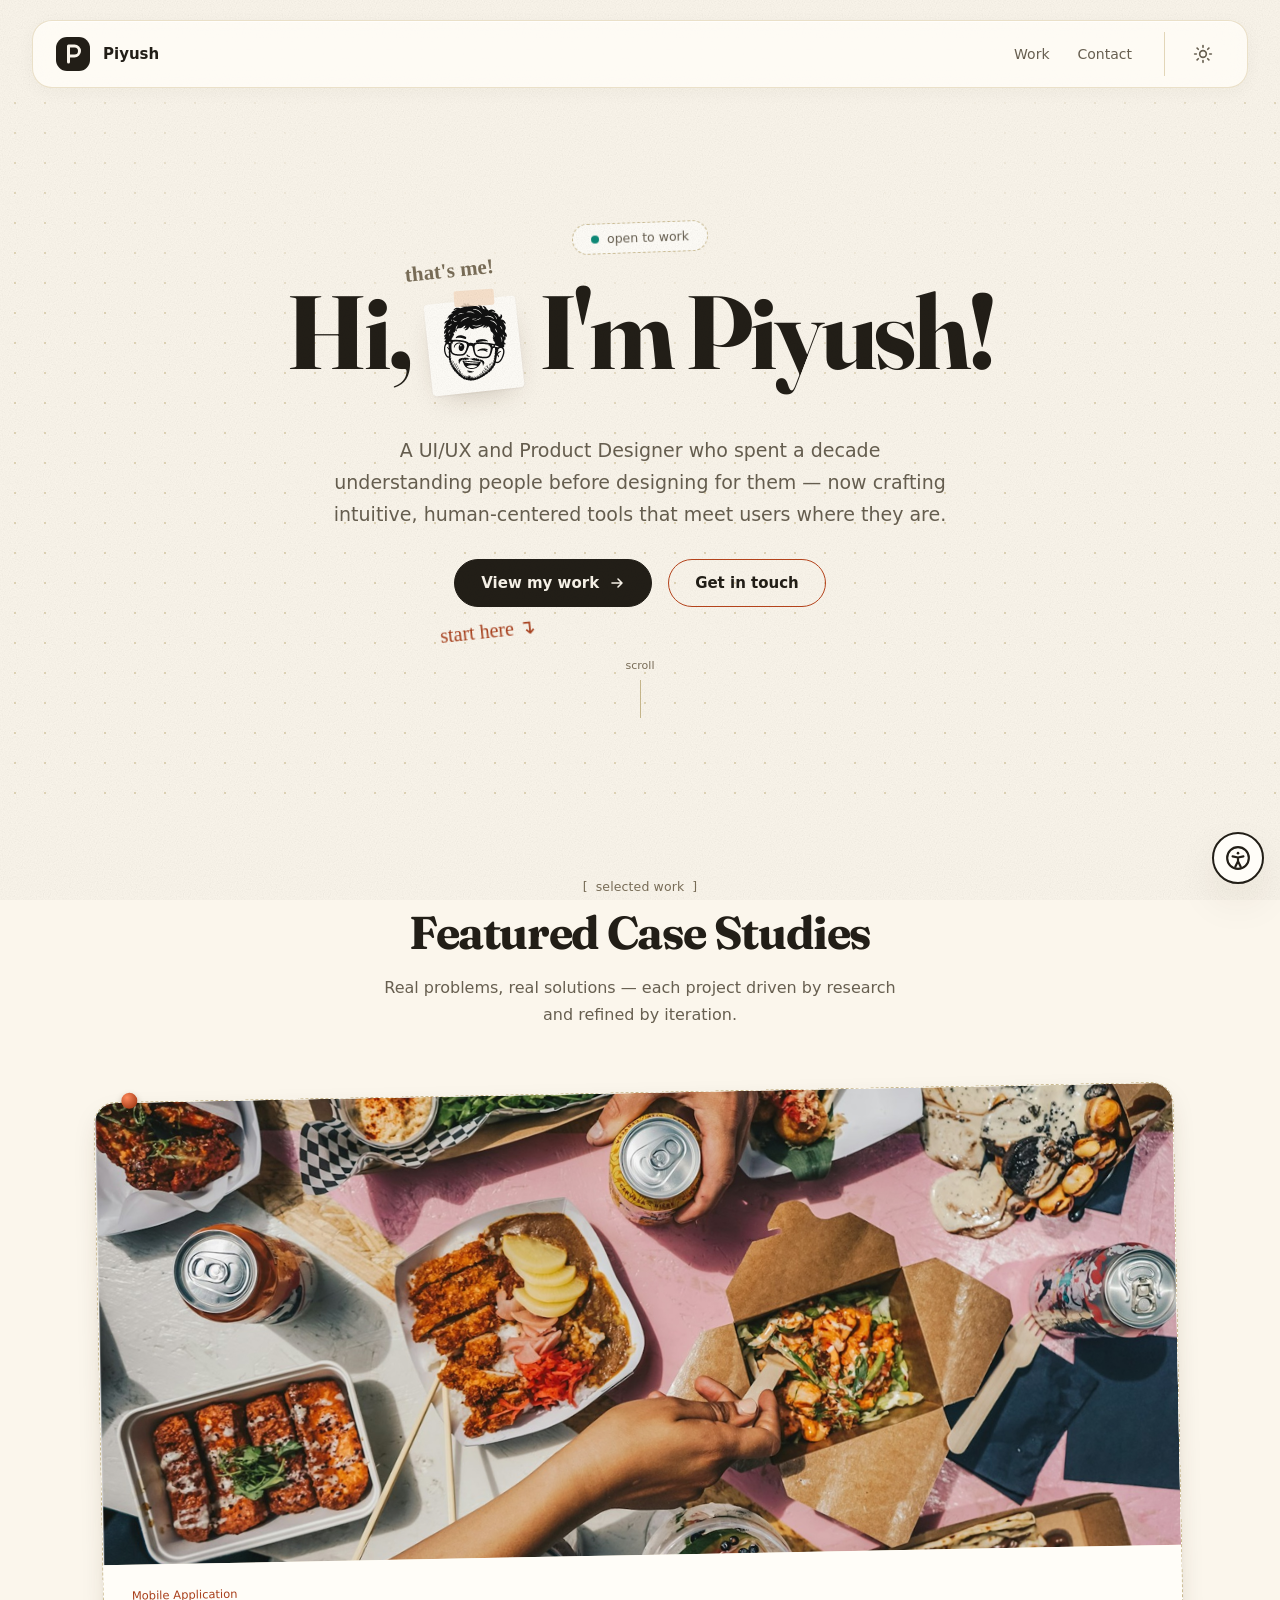
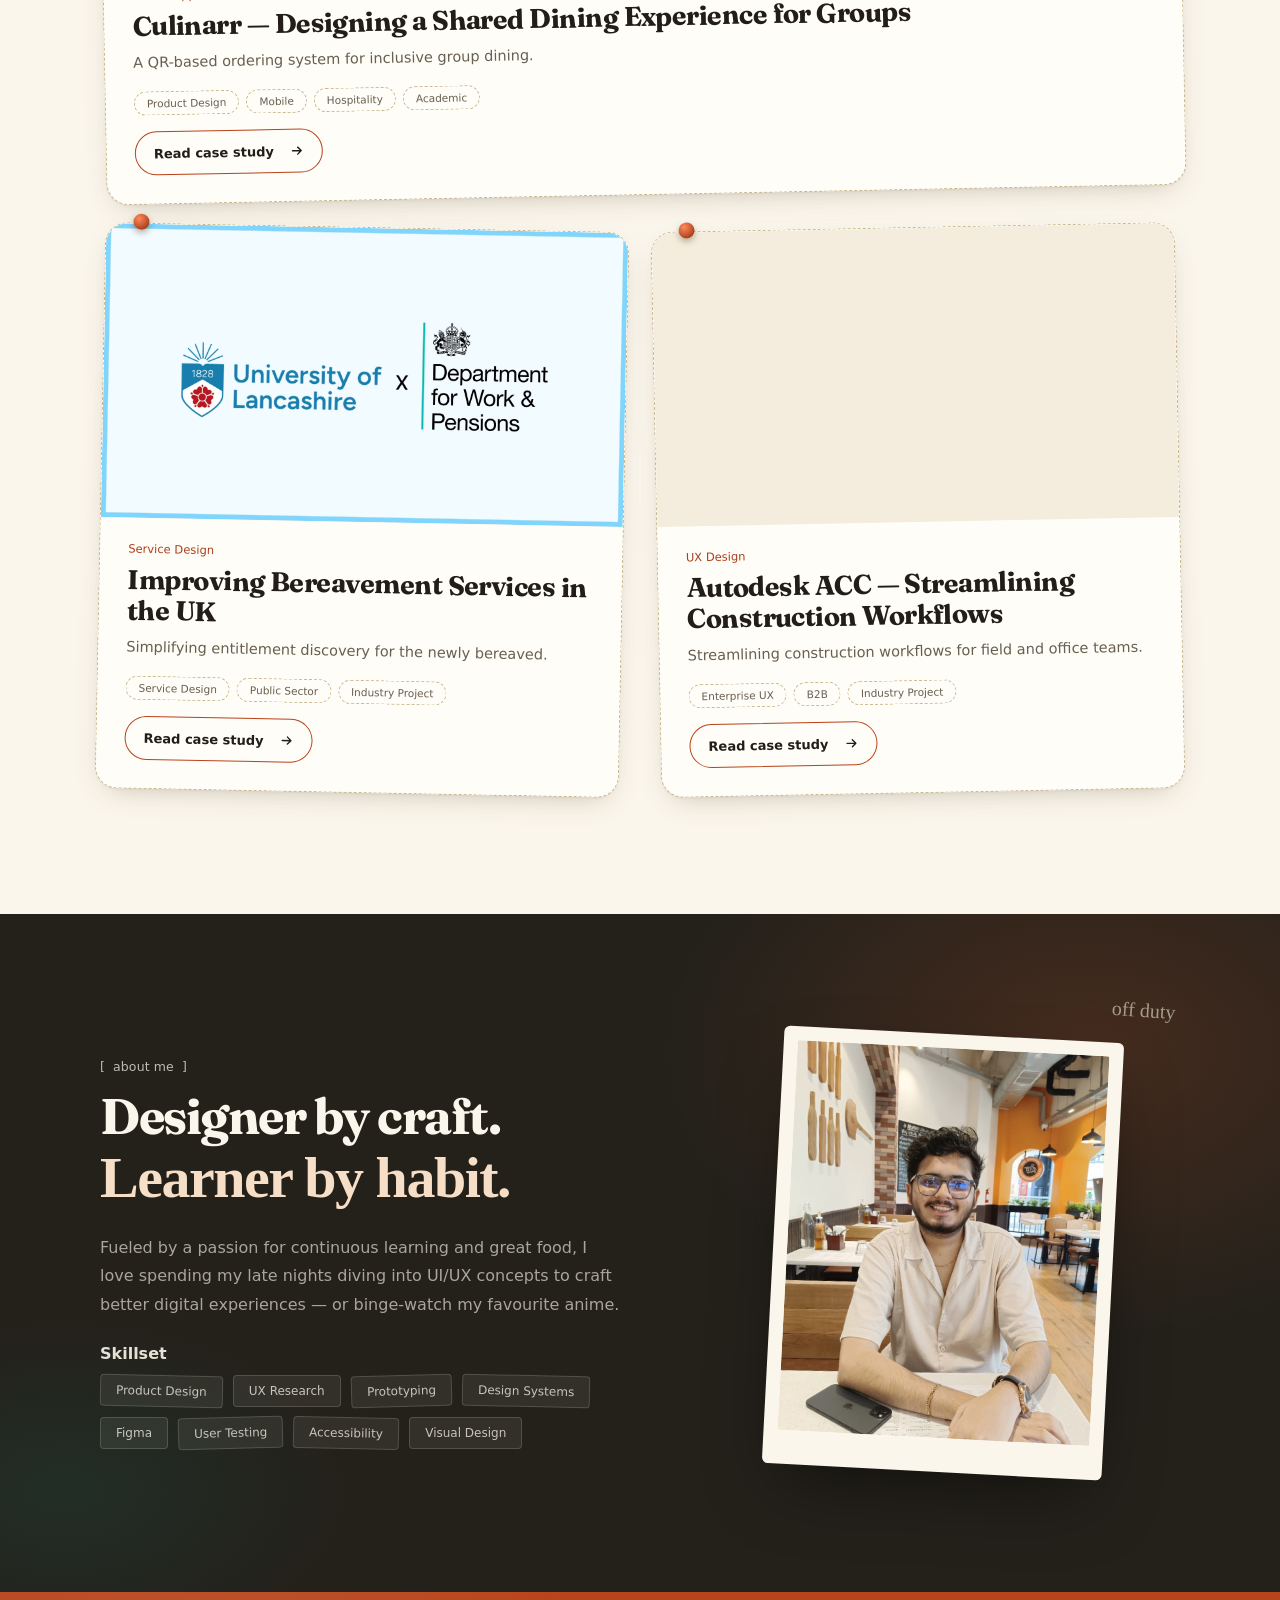
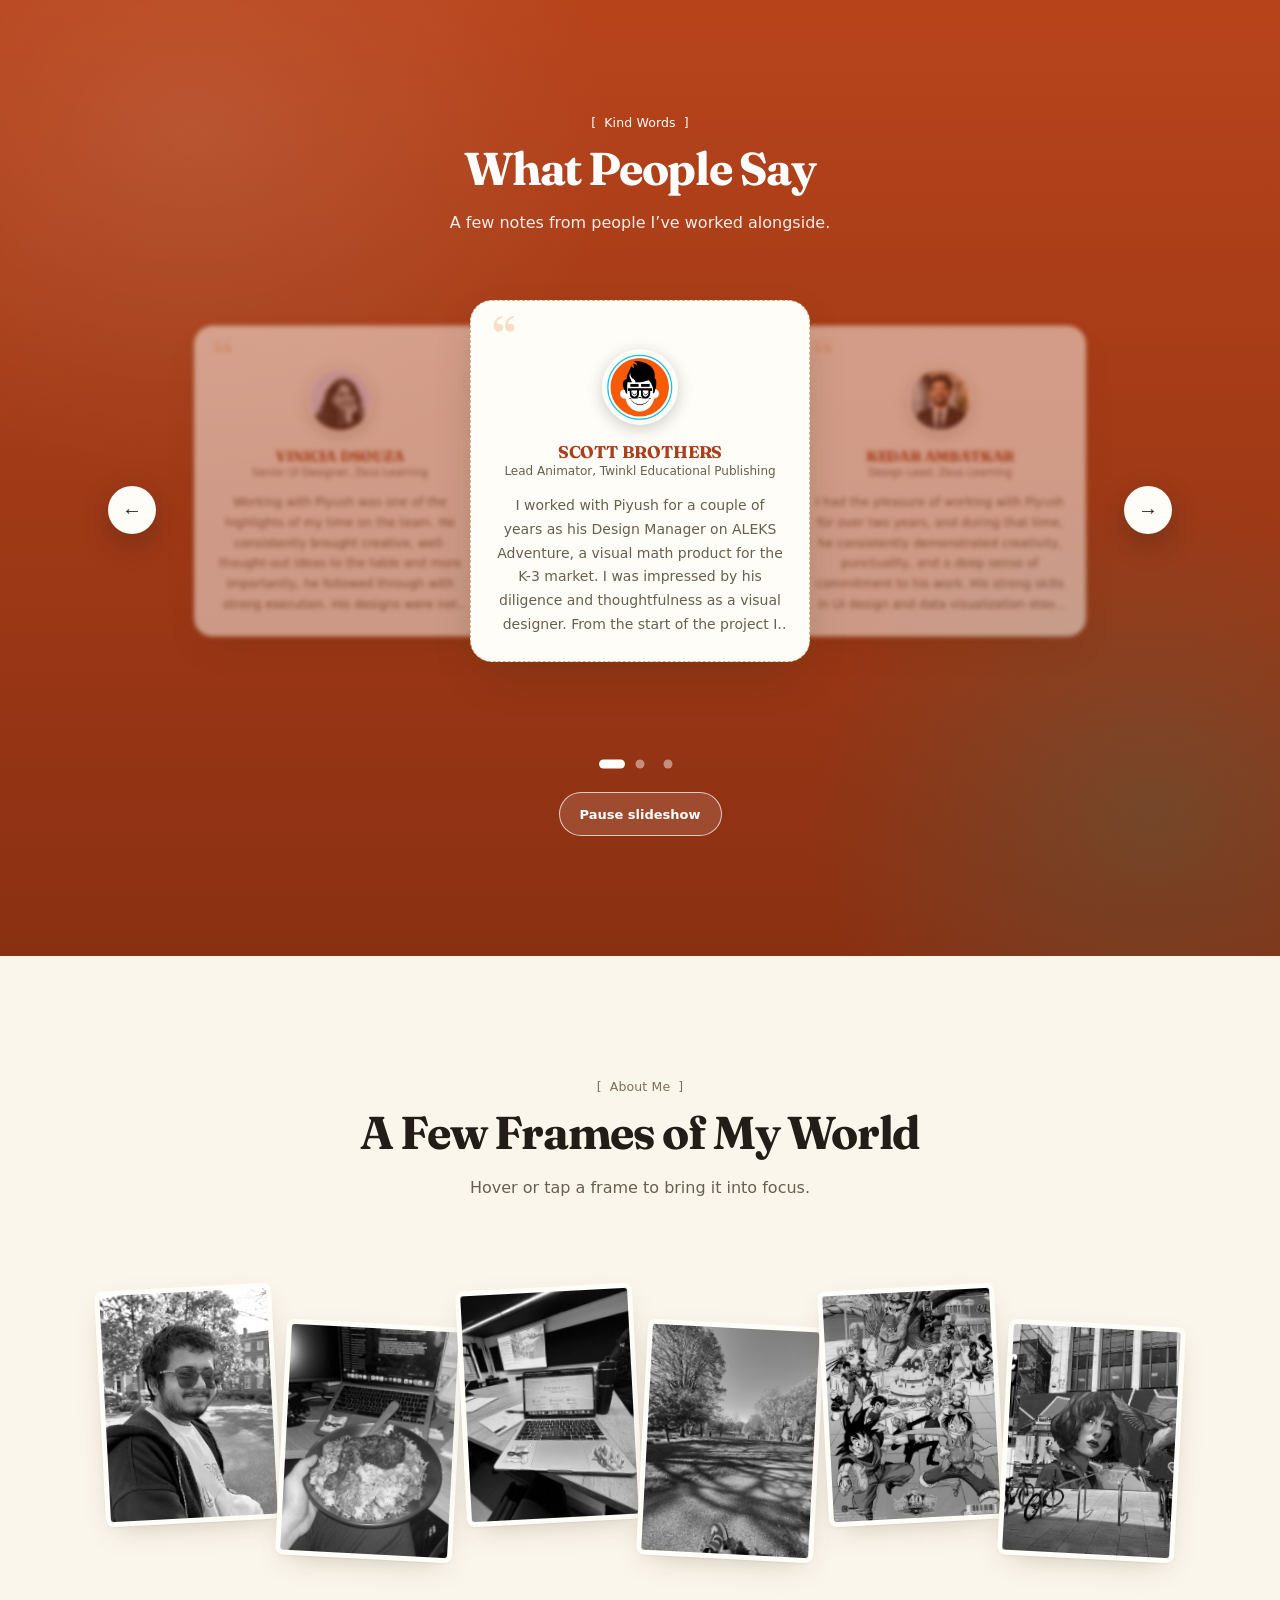
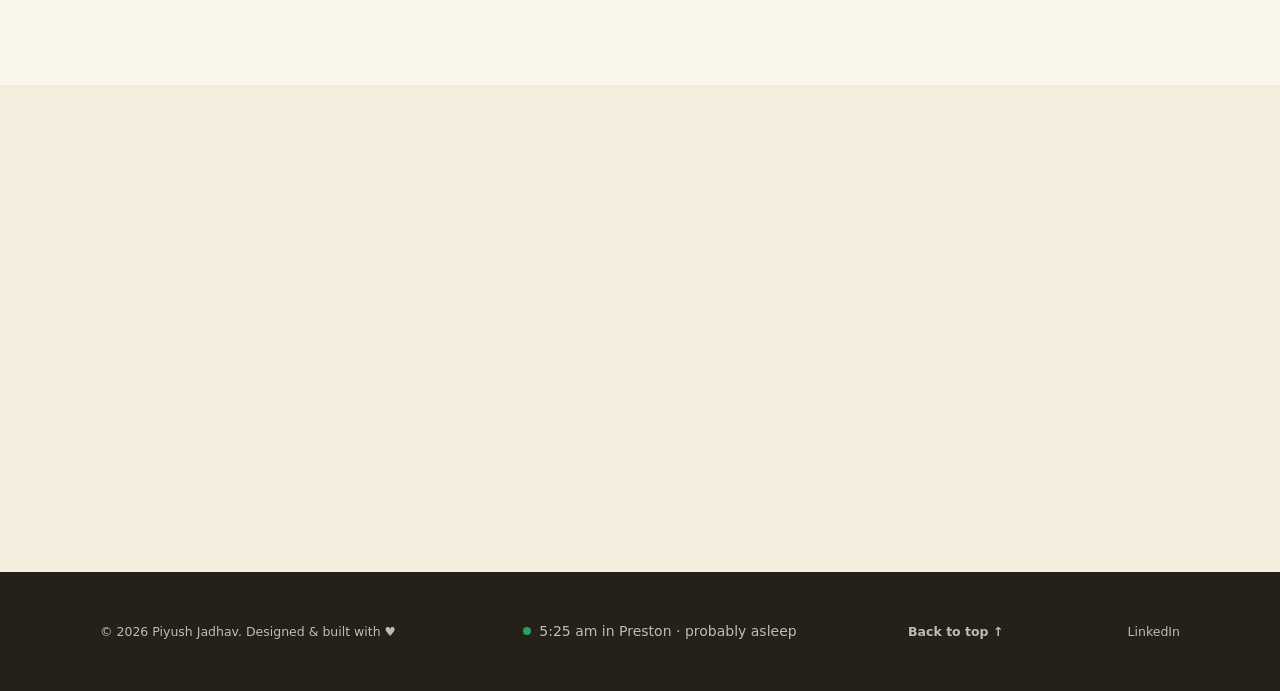
==== commit a704bd6c: "Update index.html" ====
--- a/docs/index.html
+++ b/docs/index.html
@@ -24,9 +24,463 @@
 <link rel="preconnect" href="https://fonts.googleapis.com">
 <link rel="preconnect" href="https://fonts.gstatic.com" crossorigin>
 <link href="https://fonts.googleapis.com/css2?family=Fraunces:opsz,wght@9..144,600;9..144,700&amp;family=Plus+Jakarta+Sans:wght@400;500;600;700&amp;family=Caveat:wght@500;600&amp;display=swap" rel="stylesheet">
-<link rel="stylesheet" href="css/global.css">
-<link rel="stylesheet" href="css/nav-theme.css">
 <style>
+/* ===== 1. TOKENS + GLOBAL (was css/global.css) ===== */
+/* ============================================================
+   RESET
+   ============================================================ */
+*, *::before, *::after { box-sizing: border-box; margin: 0; padding: 0; }
+html { scroll-behavior: smooth; scroll-padding-top: 96px; -webkit-font-smoothing: antialiased; -webkit-text-size-adjust: 100%; }
+img { max-width: 100%; display: block; }
+a { color: inherit; }
+button { font: inherit; }
+.sr-only { position: absolute; width: 1px; height: 1px; margin: -1px; padding: 0; overflow: hidden; clip: rect(0,0,0,0); white-space: nowrap; border: 0; }
+.skip-link { position: fixed; top: 12px; left: 12px; z-index: 200; background: var(--ink); color: var(--paper); padding: 12px 18px; border-radius: var(--r-sm); font-family: var(--font-mono); font-size: .875rem; transform: translateY(-200%); }
+.skip-link:focus { transform: none; }
+:focus-visible { outline: 3px solid var(--accent-btn); outline-offset: 3px; border-radius: 4px; }
+footer :focus-visible { outline-color: var(--accent-soft); }
+main:focus { outline: none; }
+/* ============================================================
+   TOKENS — warm paper / hand-annotated studio palette
+   ============================================================ */
+:root {
+  --paper:       #FBF6EC;
+  --paper-dim:   #F4EDDD;
+  --card:        #FFFDF8;
+  --panel:       #24211B;
+  --panel-2:     #2C2820;
+
+  --ink:         #221E17;
+  --ink-soft:    #675F50;
+  --ink-faint:   #7A6E58;
+  --line:        #E2D6B8;
+  --line-strong: #C9B98D;
+
+  --accent:      #DD5A2C;
+  --accent-dark: #A93F1B;
+  --accent-soft: #F7DFC7;
+  --accent-btn:  #B8441B; /* accent used as text / border / outline */
+  --accent-fill: #B8441B; /* accent used as a solid fill behind white text */
+  --accent-wash: #F7DFC7; /* soft accent tint for backgrounds and highlights */
+  --on-accent:   #FFFFFF;
+  --paper-deep:  #EADFC4; /* darker beige: secondary-button hover */
+  --teal:        #0E8B78;
+  --paper-rgb:   251 246 236;
+  --on-panel:    #FBF6EC; /* text on the always-dark About / footer panels */
+  --shadow-rgb:  60 40 10;
+  color-scheme: light;
+
+  --font-display: 'Fraunces', Georgia, 'Times New Roman', serif;
+  --font-body:    'Plus Jakarta Sans', 'Segoe UI', system-ui, sans-serif;
+  --font-mono:    'Plus Jakarta Sans', 'Segoe UI', system-ui, sans-serif; /* labels, pills and buttons use the body face */
+  --font-hand:    'Caveat', 'Segoe Print', cursive;
+
+  --sp-4: 4px;  --sp-6: 6px;  --sp-8: 8px;
+  --sp-12: 12px; --sp-16: 16px; --sp-20: 20px;
+  --sp-24: 24px; --sp-32: 32px; --sp-40: 40px;
+  --sp-48: 48px; --sp-64: 64px; --sp-80: 80px;
+  --sp-120: 120px;
+  --sp-10: 10px; --sp-14: 14px; --sp-18: 18px; --sp-28: 28px; --sp-56: 56px;
+
+  --r-sm: 8px; --r-md: 14px; --r-lg: 22px; --r-xl: 36px;
+
+  --shadow-card:  0 1px 2px rgb(var(--shadow-rgb)/.06), 0 10px 30px -12px rgb(var(--shadow-rgb)/.28);
+  --shadow-pop:   0 18px 48px -14px rgb(var(--shadow-rgb)/.32);
+  --ease-spring:  cubic-bezier(.22,1.1,.36,1);
+  --ease-out:     cubic-bezier(.16,1,.3,1);
+}
+body {
+  font-family: var(--font-body);
+  background: var(--paper);
+  color: var(--ink-soft);
+  overflow-x: hidden;
+  overflow-x: clip;
+}
+/* ============================================================
+   GRAIN OVERLAY — fixed, non-scrolling, cheap
+   ============================================================ */
+#grain {
+  position: fixed; inset: 0; z-index: 3;
+  pointer-events: none;
+  opacity: .5;
+  mix-blend-mode: multiply;
+  background-image: url("data:image/svg+xml;utf8,%3Csvg xmlns='http://www.w3.org/2000/svg' width='140' height='140'%3E%3Cfilter id='n'%3E%3CfeTurbulence type='fractalNoise' baseFrequency='0.85' numOctaves='2' stitchTiles='stitch'/%3E%3CfeColorMatrix type='saturate' values='0'/%3E%3C/filter%3E%3Crect width='100%25' height='100%25' filter='url(%23n)' opacity='0.35'/%3E%3C/svg%3E");
+}
+/* ============================================================
+   UTILITY
+   ============================================================ */
+.container { width: 100%; max-width: 1160px; margin: 0 auto; padding: 0 var(--sp-40); }
+.eyebrow {
+  display: inline-flex; align-items: center; gap: 8px;
+  font-family: var(--font-mono);
+  font-size: 0.78125rem; color: var(--ink-faint);
+  letter-spacing: .01em;
+}
+.eyebrow::before { content: '['; }
+.eyebrow::after { content: ']'; }
+/* torn / dashed hairline used throughout instead of solid corporate borders */
+.hairline-dashed { border: 1.5px dashed var(--line-strong); }
+/* ============================================================
+   NAVBAR
+   ============================================================ */
+#navbar {
+  position: fixed; top: 0; left: 0; right: 0; z-index: 100;
+  padding: var(--sp-16) var(--sp-20) 0;
+  pointer-events: none;
+}
+#navbar-inner {
+  pointer-events: all;
+  max-width: 1160px; margin: 0 auto;
+  display: flex; align-items: center; justify-content: space-between;
+  height: 66px; padding: 0 var(--sp-8) 0 var(--sp-20);
+  background: rgb(var(--paper-rgb)/.78);
+  backdrop-filter: blur(14px); -webkit-backdrop-filter: blur(14px);
+  border: 1.5px solid var(--line);
+  border-radius: 100px;
+  box-shadow: 0 2px 4px rgb(var(--shadow-rgb)/.04);
+  transition: background .3s ease, box-shadow .3s ease, border-color .3s ease;
+}
+#navbar-inner.scrolled {
+  background: rgb(var(--paper-rgb)/.96);
+  box-shadow: 0 10px 30px -12px rgb(var(--shadow-rgb)/.22);
+  border-color: var(--line-strong);
+}
+.nav-logo { display: flex; align-items: center; gap: 10px; text-decoration: none; color: var(--ink); }
+.nav-logo-mark {
+  width: 38px; height: 38px;
+  background: var(--ink); color: var(--paper);
+  border-radius: 10px;
+  display: flex; align-items: center; justify-content: center;
+  font-family: var(--font-display); font-weight: 700; font-size: 0.875rem; letter-spacing: -.02em;
+  transform: rotate(-6deg);
+  transition: transform .35s var(--ease-spring), background .2s;
+  flex-shrink: 0;
+}
+.nav-logo:hover .nav-logo-mark { transform: rotate(0deg) scale(1.06); background: var(--accent-btn); }
+.nav-logo-name { font-family: var(--font-display); font-size: 1.0625rem; font-weight: 700; letter-spacing: -.01em; }
+.nav-links { display: flex; align-items: center; gap: var(--sp-32); list-style: none; }
+.nav-links a {
+  font-family: var(--font-mono);
+  font-size: 0.84375rem; color: var(--ink-soft); text-decoration: none;
+  position: relative; transition: color .2s;
+}
+.nav-links a::after {
+  content: ''; position: absolute; bottom: -6px; left: 0; right: 0; height: 2px;
+  background: var(--accent); border-radius: 2px;
+  transform: scaleX(0); transform-origin: left;
+  transition: transform .3s var(--ease-spring);
+}
+.nav-links a:hover { color: var(--ink); }
+.nav-links a:hover::after, .nav-links a.active::after { transform: scaleX(1); }
+.nav-links a.active { color: var(--ink); }
+.nav-actions { display: flex; align-items: center; gap: 8px; }
+.nav-pill { font-size: 0.8125rem; padding: 9px 18px; min-height: 44px; gap: 6px; }
+.nav-hamburger { display: none; flex-direction: column; align-items: center; justify-content: center; gap: 5px; cursor: pointer; background: none; border: none; width: 44px; height: 44px; }
+.nav-hamburger span { display: block; width: 22px; height: 2px; background: var(--ink); border-radius: 2px; transition: transform .3s var(--ease-spring), opacity .3s; }
+.nav-hamburger.open span:nth-child(1) { transform: translateY(7px) rotate(45deg); }
+.nav-hamburger.open span:nth-child(2) { opacity: 0; }
+.nav-hamburger.open span:nth-child(3) { transform: translateY(-7px) rotate(-45deg); }
+#mobile-menu {
+  display: none; position: fixed; top: 0; left: 0; right: 0; z-index: 99;
+  padding-top: 100px;
+  background: rgb(var(--paper-rgb)/.98);
+  backdrop-filter: blur(20px);
+  transform: translateY(-110%); visibility: hidden; max-height: 100dvh; overflow-y: auto;
+  transition: transform .4s var(--ease-out), visibility 0s .4s;
+}
+#mobile-menu.open { transform: translateY(0); visibility: visible; transition-delay: 0s; }
+#mobile-menu ul { list-style: none; padding: var(--sp-24) var(--sp-24) var(--sp-40); display: flex; flex-direction: column; gap: 4px; }
+#mobile-menu a {
+  display: block; font-family: var(--font-display); font-size: 1.5rem; font-weight: 700;
+  color: var(--ink); text-decoration: none; padding: var(--sp-16) 0;
+  border-bottom: 1.5px dashed var(--line-strong);
+  transition: color .2s, padding-left .2s;
+}
+#mobile-menu a:hover { color: var(--accent); padding-left: 8px; }
+/* ============================================================
+   BUTTONS
+   ============================================================ */
+/* One system, two levels.
+   PRIMARY   (.btn-primary, .nav-pill--solid): black, turns orange on hover.
+   SECONDARY (.btn-ghost, .nav-pill--ghost, .card-arrow, .card-view-label): orange outline, darker-beige fill on hover. */
+.btn-primary, .btn-ghost, .nav-pill {
+  font-family: var(--font-body); font-weight: 600; letter-spacing: 0;
+  border: 1.5px solid transparent; border-radius: 100px;
+  text-decoration: none; cursor: pointer;
+  display: inline-flex; align-items: center; justify-content: center; gap: 10px;
+  /* colour + shadow only: the button itself never moves, tilts or follows the pointer */
+  transition: box-shadow .2s ease, background-color .2s ease, border-color .2s ease, color .2s ease;
+}
+.btn-primary, .btn-ghost { font-size: 0.9375rem; padding: 14px 26px; min-height: 48px; }
+.btn-primary .icn { transition: transform .2s ease-out; }
+.btn-primary:hover .icn { transform: translateX(3px); }
+.btn-primary, .nav-pill--solid { background: var(--ink); color: var(--paper); border-color: var(--ink); }
+.btn-primary:hover, .nav-pill--solid:hover { background: var(--accent-fill); border-color: var(--accent-fill); color: var(--on-accent); box-shadow: 0 10px 24px -10px rgba(221,90,44,.55); }
+.btn-ghost, .nav-pill--ghost { background: transparent; color: var(--ink); border-color: var(--accent-btn); }
+.btn-ghost:hover, .nav-pill--ghost:hover { background: var(--paper-deep); border-color: var(--accent-btn); color: var(--ink); }
+/* ============================================================
+   HERO
+   ============================================================ */
+/* ============================================================
+   SECTION COMMON
+   ============================================================ */
+section { padding: var(--sp-120) 0; position: relative; }
+.section-title {
+  font-family: var(--font-display); font-weight: 700;
+  font-size: clamp(1.875rem, 4.2vw, 2.875rem); letter-spacing: -.03em;
+  color: var(--ink); line-height: 1.06; margin-top: var(--sp-14);
+}
+/* ============================================================
+   WORK / CASE STUDY CARDS
+   (structure preserved from the original build — image, overlay,
+   view label, eyebrow, title, description, tags, arrow link —
+   reskinned in the paper / pinned-to-the-board language)
+   ============================================================ */
+/* ============================================================
+   ABOUT
+   ============================================================ */
+/* ============================================================
+   CONTACT
+   ============================================================ */
+#contact { background: var(--paper-dim); }
+.contact-card {
+  background: var(--card); border: 1.5px dashed var(--line-strong); border-radius: var(--r-xl);
+  padding: var(--sp-56) var(--sp-56);
+  display: flex; align-items: center; justify-content: space-between; gap: var(--sp-40); flex-wrap: wrap;
+  box-shadow: var(--shadow-card);
+}
+.contact-left .eyebrow { margin-bottom: var(--sp-14); }
+.contact-left .section-title { text-align: left; margin-top: 0; }
+.contact-sub { font-size: 1rem; color: var(--ink-soft); margin-top: var(--sp-14); max-width: 420px; }
+.contact-actions { display: flex; gap: var(--sp-16); flex-wrap: wrap; }
+/* ============================================================
+   FOOTER
+   ============================================================ */
+footer { background: var(--panel); padding: var(--sp-40) 0; }
+.footer-inner { display: flex; align-items: center; justify-content: space-between; gap: var(--sp-24); flex-wrap: wrap; }
+.footer-left { font-family: var(--font-mono); font-size: 0.78125rem; color: rgba(251,246,236,.72); }
+.footer-links { display: flex; gap: var(--sp-24); }
+.footer-links a { padding: 12px 0; display: inline-block; font-family: var(--font-mono); font-size: 0.78125rem; color: rgba(251,246,236,.72); text-decoration: none; transition: color .2s; }
+.footer-links a:hover { color: var(--on-panel); }
+/* ============================================================
+   KEYFRAMES
+   ============================================================ */
+.reveal { transition: opacity .7s var(--ease-out), transform .7s var(--ease-out); }
+.js .reveal:not(.visible) { opacity: 0; transform: translateY(30px); }
+@media (prefers-reduced-motion: reduce) {
+  *, *::before, *::after { animation-duration: .01ms !important; transition-duration: .01ms !important; }
+  html { scroll-behavior: auto; }
+  .js .reveal:not(.visible) { opacity: 1; transform: none; }
+}
+/* ============================================================
+   RESPONSIVE
+   ============================================================ */
+@media (max-width: 1023px) {
+  .container { padding: 0 var(--sp-24); }
+}
+@media (max-width: 767px) {
+  :root { --sp-120: 68px; --sp-80: 48px; }
+  #navbar { padding: var(--sp-12) var(--sp-12) 0; }
+  #navbar-inner { padding-left: 16px; }
+  .contact-card { flex-direction: column; align-items: flex-start; padding: var(--sp-40) var(--sp-28); }
+  .contact-left .section-title { text-align: left; }
+  .contact-actions { width: 100%; }
+}
+@media (max-width: 479px) {
+  .btn-primary, .btn-ghost { justify-content: center; width: 100%; }
+  .contact-actions { flex-direction: column; }
+  .contact-actions a { justify-content: center; }
+  .footer-inner { flex-direction: column; text-align: center; }
+}
+/* ============================================================
+   RESPONSIVE ADDITIONS
+   ============================================================ */
+@media (max-width: 899px) {
+  .nav-links, .nav-pill--ghost { display: none; }
+  .nav-hamburger { display: flex; }
+  #mobile-menu { display: block; }
+}
+@media (min-width: 1440px) {
+  .container, #navbar-inner { max-width: 1240px; }
+}
+@media (max-width: 479px) {
+  :root { --sp-120: 56px; }
+  .container { padding: 0 var(--sp-20); }
+  .contact-card { padding: var(--sp-32) var(--sp-24); }
+}
+/* ============================================================
+   ACCESSIBILITY WIDGET (bottom-right corner)
+   ============================================================ */
+#a11y-widget { position: fixed; right: max(16px, env(safe-area-inset-right)); bottom: max(16px, env(safe-area-inset-bottom)); z-index: 120; display: flex; flex-direction: column; align-items: flex-end; gap: 12px; }
+#a11y-fab { width: 52px; height: 52px; border-radius: 50%; border: 2px solid var(--ink); background: var(--card); color: var(--ink); display: grid; place-items: center; cursor: pointer; box-shadow: var(--shadow-pop); transition: background .2s, color .2s; }
+#a11y-fab:hover, #a11y-fab[aria-expanded="true"] { background: var(--ink); color: var(--paper); }
+#a11y-panel { width: min(340px, calc(100vw - 32px)); max-height: calc(100dvh - 110px); overflow-y: auto; background: var(--card); color: var(--ink); border: 1.5px solid var(--line-strong); border-radius: var(--r-lg); padding: var(--sp-20); box-shadow: var(--shadow-pop); font-family: var(--font-body); }
+#a11y-title { font-family: var(--font-display); font-size: 1.125rem; color: var(--ink); margin-bottom: var(--sp-8); }
+.a11y-row { display: flex; align-items: center; justify-content: space-between; gap: 12px; width: 100%; min-height: 44px; padding: 8px 0; background: none; border: 0; border-bottom: 1px dashed var(--line-strong); color: var(--ink); font-size: .9375rem; text-align: left; cursor: pointer; }
+.a11y-row small { display: block; margin-top: 2px; font-weight: 400; font-size: .8125rem; color: var(--ink-soft); }
+.a11y-row--preset { font-weight: 600; border-bottom: 2px solid var(--ink); }
+.a11y-track { position: relative; flex: none; width: 44px; height: 26px; border-radius: 99px; background: var(--ink-faint); transition: background .2s; }
+.a11y-track::after { content: ''; position: absolute; top: 3px; left: 3px; width: 20px; height: 20px; border-radius: 50%; background: #fff; transition: transform .25s var(--ease-spring); }
+[aria-checked="true"] > .a11y-track { background: var(--teal); }
+[aria-checked="true"] > .a11y-track::after { transform: translateX(18px); }
+.a11y-group { padding: 10px 0; border-bottom: 1px dashed var(--line-strong); font-size: .9375rem; }
+.a11y-sizes { display: flex; gap: 8px; margin-top: 8px; }
+.a11y-size { flex: 1; min-height: 44px; border: 1.5px solid var(--line-strong); border-radius: var(--r-sm); background: var(--card); color: var(--ink); font-weight: 600; cursor: pointer; }
+.a11y-size[aria-pressed="true"] { background: var(--ink); color: var(--paper); border-color: var(--ink); }
+.a11y-reset { margin-top: 10px; min-height: 44px; background: none; border: 0; color: var(--ink); font-size: .875rem; text-decoration: underline; text-underline-offset: .2em; cursor: pointer; }
+/* ============================================================
+   ACCESSIBILITY MODES (html data attributes)
+   ============================================================ */
+html[data-a11y-text="1"] { font-size: 112.5%; }
+html[data-a11y-text="2"] { font-size: 125%; }
+html[data-a11y-contrast] { --paper-rgb:255 255 255; --accent-fill:#8f2f0e; --accent-wash:#F7DFC7; --paper-deep:#e4e4e4; --paper:#fff; --paper-dim:#f2f2f2; --card:#fff; --ink:#000; --ink-soft:#1c1812; --ink-faint:#40382a; --line:#6b5f43; --line-strong:#3d3524; --accent-btn:#8f2f0e; --accent-dark:#7a2809; --panel:#000; }
+html[data-a11y-contrast] .footer-left, html[data-a11y-contrast] .footer-links a { color: #fff; }
+html[data-a11y-contrast] .contact-card { border-style: solid; border-width: 2px; }
+html[data-a11y-contrast] .btn-primary, html[data-a11y-contrast] .btn-ghost, html[data-a11y-contrast] .nav-pill { border-width: 2px; }
+html[data-a11y-font] { --font-display: 'Atkinson Hyperlegible', Verdana, Tahoma, sans-serif; --font-body: 'Atkinson Hyperlegible', Verdana, Tahoma, sans-serif; --font-mono: 'Atkinson Hyperlegible', Verdana, Tahoma, sans-serif; --font-hand: 'Atkinson Hyperlegible', Verdana, Tahoma, sans-serif; }
+html[data-a11y-calm] *, html[data-a11y-calm] *::before, html[data-a11y-calm] *::after { animation: none !important; transition: none !important; scroll-behavior: auto !important; }
+html[data-a11y-calm] .reveal { opacity: 1 !important; transform: none !important; }
+html[data-a11y-calm] .nav-logo-mark { transform: none !important; }
+html[data-a11y-calm] #grain { display: none; }
+html[data-a11y-space] body { line-height: 1.8; letter-spacing: .02em; word-spacing: .1em; }
+html[data-a11y-space] p { max-width: 68ch; }
+/* Graceful fallback while the profile photo is missing */
+/* ============================================================
+   SMALL SCREENS (down to 320px)
+   ============================================================ */
+.nav-logo-name { white-space: nowrap; }
+@media (max-width: 399px) {
+  .nav-pill--solid { display: none; }
+  #navbar-inner { padding-left: 12px; }
+  .nav-logo-name { font-size: 1rem; }
+  .section-title { font-size: 1.75rem; }
+  .contact-card { padding: var(--sp-28) var(--sp-20); border-radius: var(--r-lg); }
+  .footer-left { font-size: .71875rem; }
+  .footer-links { gap: var(--sp-16); }
+  #mobile-menu a { font-size: 1.3125rem; }
+}
+@media (max-width: 479px) {
+  #a11y-widget { right: max(12px, env(safe-area-inset-right)); bottom: max(12px, env(safe-area-inset-bottom)); }
+  #a11y-fab { width: 44px; height: 44px; }
+  #a11y-fab svg { width: 22px; height: 22px; }
+}
+/* Graceful fallback for the missing About photo (no broken-image icon) */
+/* ============================================================
+   TESTIMONIALS (carousel + modal) — from demo3.html, in the site's palette
+   ============================================================ */
+/* ============================================================
+   PHOTO GALLERY (zigzag, hover / tap to focus)
+   ============================================================ */
+/* accessibility panel: calm layout / high contrast */
+/* ============================================================
+   THEME TOGGLE (sun / moon) — sits in the navbar, next to the menu button
+   ============================================================ */
+.theme-toggle {
+  position: relative; flex: none; width: 44px; height: 44px; padding: 0;
+  display: grid; place-items: center; cursor: pointer;
+  border: 1.5px solid var(--accent-btn); border-radius: 50%;
+  background: transparent; color: var(--ink);
+  transition: background-color .2s ease, border-color .2s ease, color .2s ease;
+}
+.theme-toggle:hover { background: var(--paper-deep); }
+.theme-toggle svg {
+  grid-area: 1 / 1; width: 20px; height: 20px;
+  transition: transform .5s var(--ease-spring), opacity .25s ease;
+}
+.theme-toggle .icon-sun { opacity: 0; transform: rotate(-90deg) scale(.5); }
+.theme-toggle .icon-moon { opacity: 1; transform: none; }
+html[data-theme="dark"] .theme-toggle .icon-sun { opacity: 1; transform: none; }
+html[data-theme="dark"] .theme-toggle .icon-moon { opacity: 0; transform: rotate(90deg) scale(.5); }
+html[data-a11y-contrast] .theme-toggle { border-width: 2px; }
+/* brief colour cross-fade while the theme flips (class is added and removed by js/site.js) */
+html.theme-anim, html.theme-anim *, html.theme-anim *::before, html.theme-anim *::after {
+  transition: background-color .35s ease, color .35s ease, border-color .35s ease, fill .35s ease, stroke .35s ease;
+}
+/* ============================================================
+   DARK THEME — html[data-theme="dark"]
+   Same warm paper palette, re-lit: darkest surface is the page, cards sit one
+   step lighter, text is warm off-white (never pure white), accents are lifted
+   and slightly desaturated so they hold 4.5:1+ on every surface.
+   Light/dark is chosen by prefers-color-scheme on first visit, then by the toggle.
+   ============================================================ */
+html[data-theme="dark"] {
+  color-scheme: dark;
+  --paper:       #17140F;
+  --paper-dim:   #1E1A14;
+  --card:        #26211A;
+  --panel:       #0F0D0A;
+  --panel-2:     #14110D;
+  --paper-deep:  #30291F;
+
+  --ink:         #EFE8DA;
+  --ink-soft:    #B9AF9C;
+  --ink-faint:   #A0957F;
+  --line:        #342E24;
+  --line-strong: #52493A;
+
+  --accent:      #EC7A4E;
+  --accent-dark: #F3996F;
+  --accent-btn:  #F0875C;
+  --accent-fill: #B8441B;
+  --accent-wash: #3B2518;
+  --on-accent:   #FFFFFF;
+  --teal:        #3DBFA9;
+  --paper-rgb:   23 20 15;
+  --shadow-rgb:  0 0 0;
+}
+html[data-theme="dark"][data-a11y-contrast] {
+  --paper:#000; --paper-dim:#0B0B0B; --card:#000; --panel:#000; --paper-deep:#262626; --paper-rgb:0 0 0;
+  --ink:#fff; --ink-soft:#F2EDE0; --ink-faint:#D8D0BC; --line:#C9BE9F; --line-strong:#E8DFC4;
+  --accent:#FFA77F; --accent-dark:#FFB794; --accent-btn:#FFA77F; --accent-fill:#8f2f0e; --accent-wash:#3B2518;
+}
+/* surfaces that are always "paper" (polaroids) stay light so photos keep their frame */
+/* texture and imagery */
+html[data-theme="dark"] #grain { opacity: .22; mix-blend-mode: screen; }
+html[data-theme="dark"] .cs-main img { filter: brightness(.9); }
+html[data-theme="dark"] footer { border-top: 1px solid var(--line); }
+html[data-theme="dark"][data-a11y-calm] #grain { display: none; }
+
+/* ===== 2. NAVBAR (was css/nav-theme.css) ===== */
+/* Navbar — from portfolio-new-theme (floating header). Same structure, spacing and behaviour;
+   Geist swapped for the site's Plus Jakarta Sans and colours mapped to the site tokens. */
+.site-header{position:sticky;top:20px;z-index:var(--z-nav,20);display:flex;align-items:center;gap:32px;width:calc(100% - 64px);max-width:1320px;height:68px;margin:20px auto 0;padding:0 22px;border:1px solid rgba(255,255,255,.09);border-radius:1.25rem;background:rgba(38,33,26,.7);box-shadow:inset 0 1px 0 rgba(255,255,255,.035),0 8px 28px rgba(0,0,0,.12);backdrop-filter:blur(22px) saturate(140%);-webkit-backdrop-filter:blur(22px) saturate(140%);font-family:var(--font-body)}
+html[data-theme="light"] .site-header{background:rgba(255,253,248,.82);border-color:rgba(226,214,184,.72);box-shadow:inset 0 1px 0 rgba(255,255,255,.7),0 4px 18px rgba(60,40,10,.04);backdrop-filter:blur(18px) saturate(140%);-webkit-backdrop-filter:blur(18px) saturate(140%)}
+html:not([data-theme]) .site-header{background:rgba(255,253,248,.82);border-color:rgba(226,214,184,.72)}
+.site-header .brand{display:flex;align-items:center;flex:0 1 auto;gap:12px;min-height:44px;margin:0;font-size:15px;font-weight:650;letter-spacing:0;white-space:nowrap;text-decoration:none;color:var(--ink)}
+.site-header .brand .logo{flex:none;color:var(--ink)}
+.site-header nav{display:flex;align-items:center;gap:28px;width:auto;margin:0 0 0 auto;padding:0;border:0;font-size:14px;font-weight:400;line-height:1.5;text-transform:none}
+.site-header nav a{display:flex;align-items:center;min-height:44px;padding:12px 0;border:0;border-radius:0;background:transparent;box-shadow:none;color:var(--ink-soft);font:inherit;text-decoration:none}
+.site-header nav a:hover,.site-header nav a[aria-current]{color:var(--ink);background:transparent}
+.site-header .header-actions{display:flex;align-items:center;flex:0 0 auto;gap:4px;padding-left:16px;border-left:1px solid var(--line)}
+.site-header .icon-button{display:grid;place-items:center;width:44px;height:44px;padding:0;border:0;border-radius:4px;background:transparent;color:var(--ink);cursor:pointer}
+.site-header .icon-button:hover{background:var(--line)}
+.site-header .icon-button svg{width:20px;height:20px}
+.site-header .menu-toggle{display:none}
+.site-header .icon-button.theme-toggle{border-radius:50%;overflow:hidden;flex-shrink:0;width:44px;height:44px}
+.theme-sky{position:relative;display:block;width:26px;height:26px;overflow:hidden;pointer-events:none}
+.theme-sky>span{position:absolute;inset:3px;display:grid;place-items:center}
+.theme-sky svg{display:block;width:20px;height:20px}
+.theme-sun{color:var(--ink-soft);transform:translate(0,0) rotate(0);opacity:1}
+.theme-moon{color:#c9d8fa;transform:translate(22px,30px) rotate(65deg);opacity:0}
+html[data-theme="dark"] .theme-sun{transform:translate(-22px,30px) rotate(-65deg);opacity:0}
+html[data-theme="dark"] .theme-moon{transform:translate(0,0) rotate(0);opacity:1}
+html[data-theme="dark"] .site-header{--line:rgba(255,255,255,.14)}
+html.theme-switching body,html.theme-switching .site-header{transition:background-color 600ms ease,color 600ms ease,border-color 600ms ease}
+.site-header :focus-visible{outline:3px solid var(--accent-btn);outline-offset:2px}
+@media (max-width:640px){
+  .site-header{top:12px;width:calc(100% - 24px);height:60px;margin-top:12px;padding:0 14px;gap:12px}
+  .site-header .brand{min-width:0;font-size:14px}
+  .site-header .header-actions{margin-left:auto;padding:0;border:0}
+  .site-header .menu-toggle{display:grid}
+  .site-header nav{justify-content:space-between;position:absolute;top:68px;left:0;right:0;width:auto;margin:0;padding:12px 20px;border:1px solid var(--line);border-radius:8px;background:var(--card);opacity:0;visibility:hidden;pointer-events:none;transform:translateY(-10px);transition:opacity 220ms ease,transform 220ms ease,visibility 0s linear 220ms}
+  .site-header.menu-open nav{opacity:1;visibility:visible;pointer-events:auto;transform:translateY(0);transition-delay:0s}
+}
+@media (prefers-reduced-motion:reduce){.site-header nav{transition:none}.theme-sky>span{transition:none}html.theme-switching body,html.theme-switching .site-header{transition:none}}
+html[data-a11y-calm] .site-header{backdrop-filter:none;-webkit-backdrop-filter:none}
+html[data-a11y-calm] .site-header nav,html[data-a11y-calm] html.theme-switching body{transition:none}
+html[data-a11y-contrast] .site-header{border-width:2px;border-color:var(--ink);background:var(--paper)}
+
+/* ===== 3. HOME PAGE (index.html page styles + 2index additions) ===== */
 /* ===== HOME PAGE STYLES (only used by index.html) ===== */
 /* ============================================================
    RESET
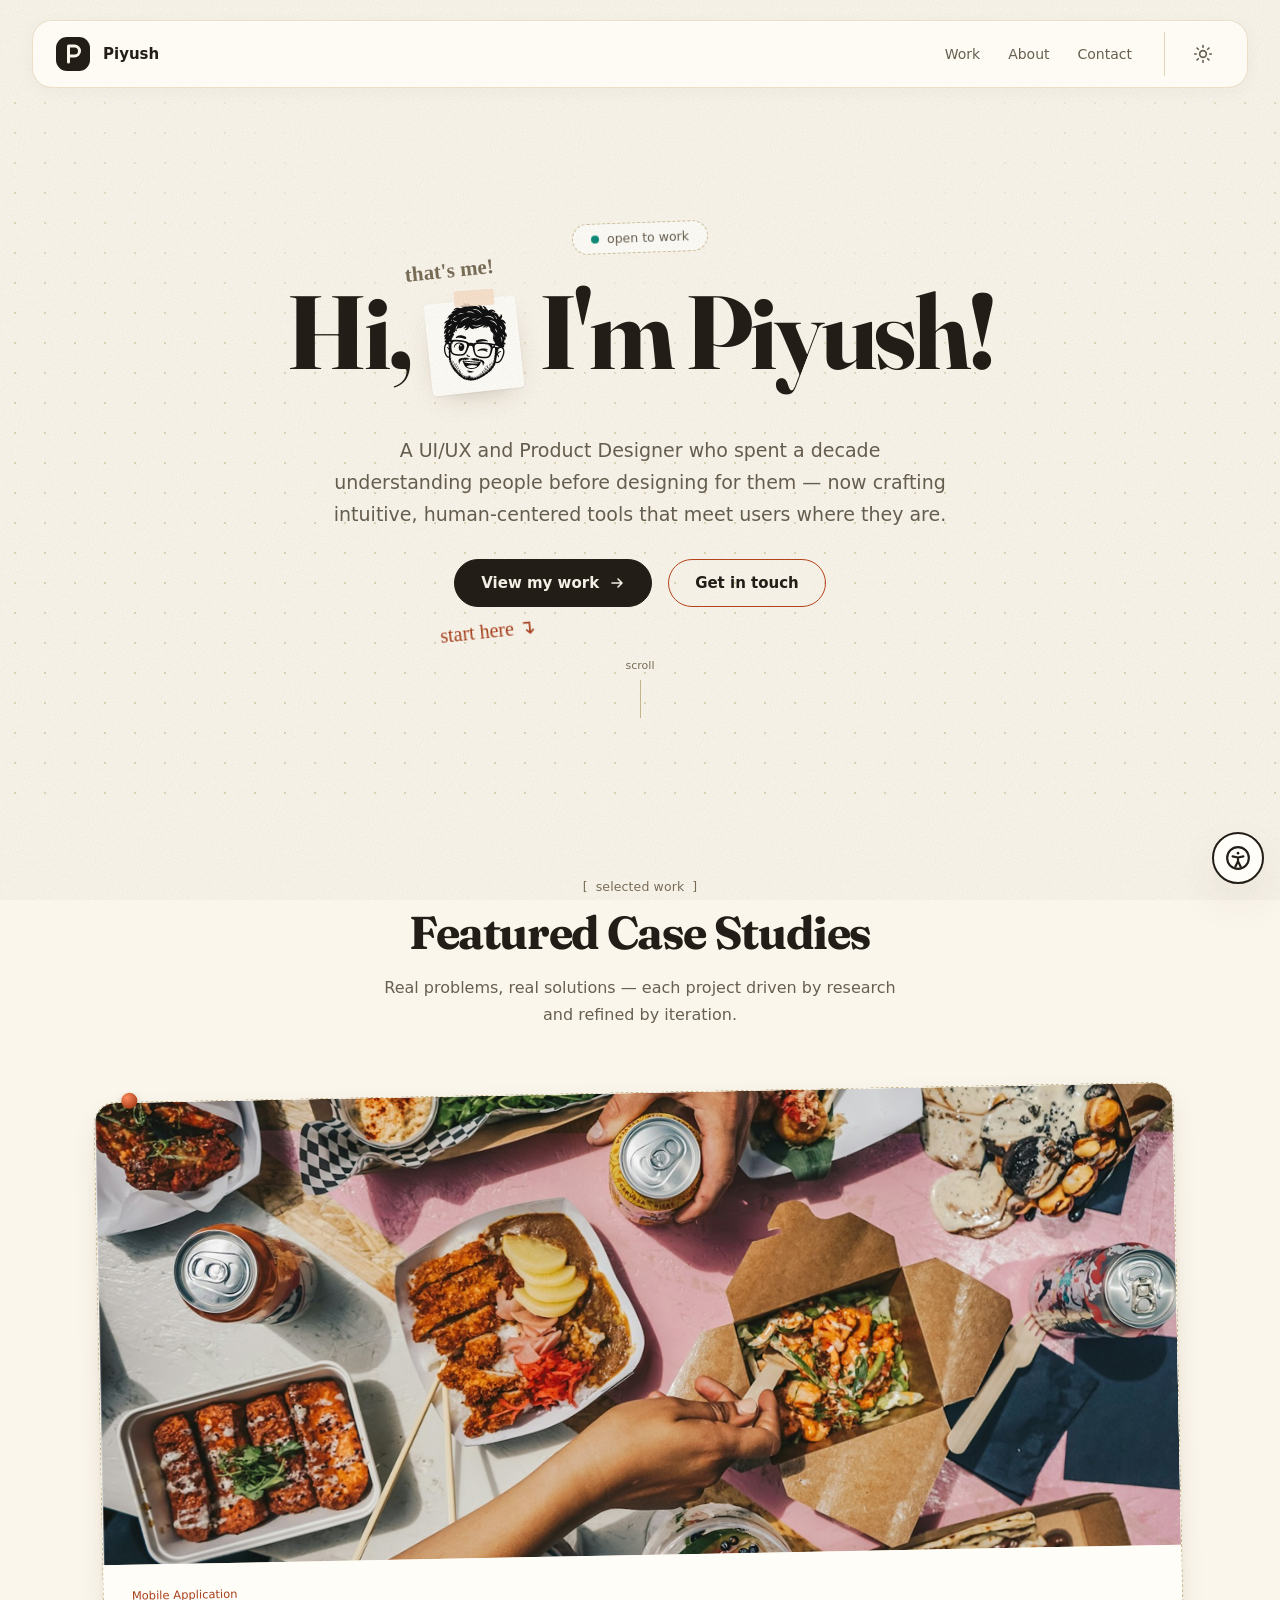
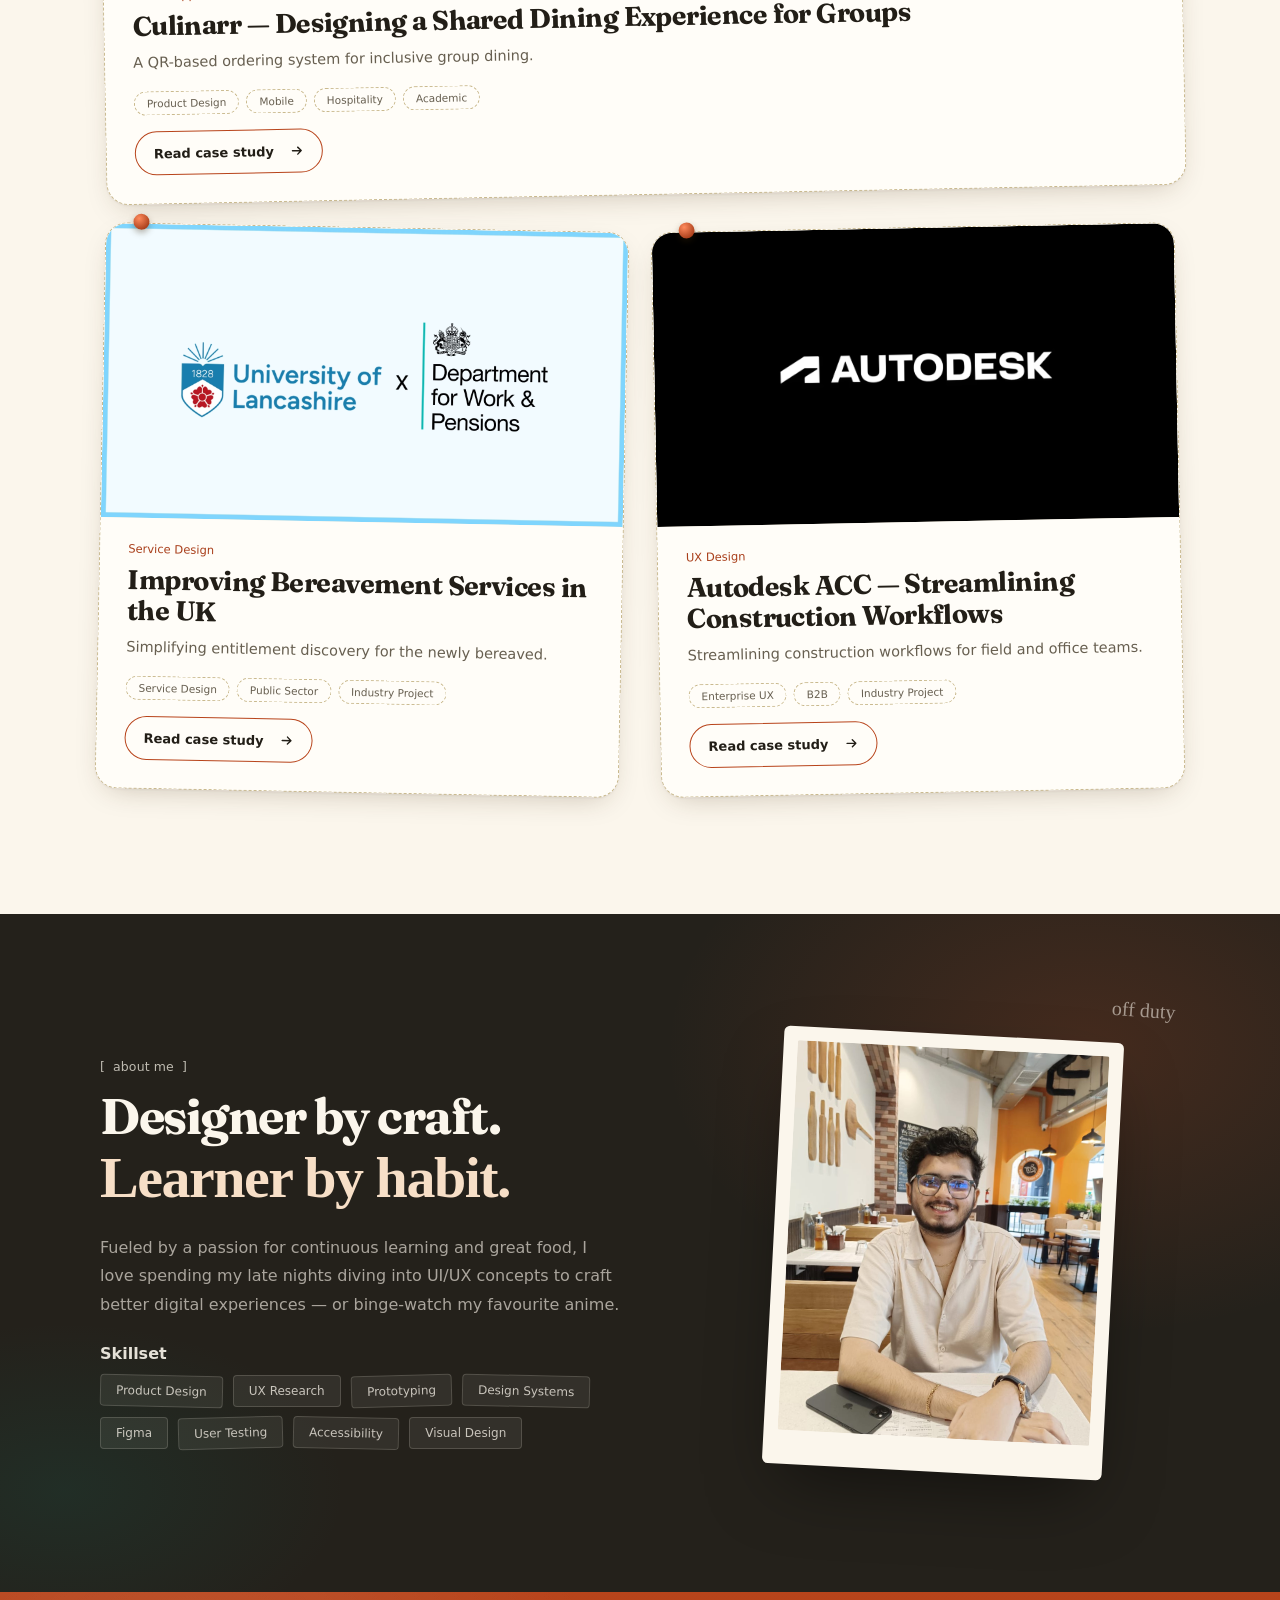
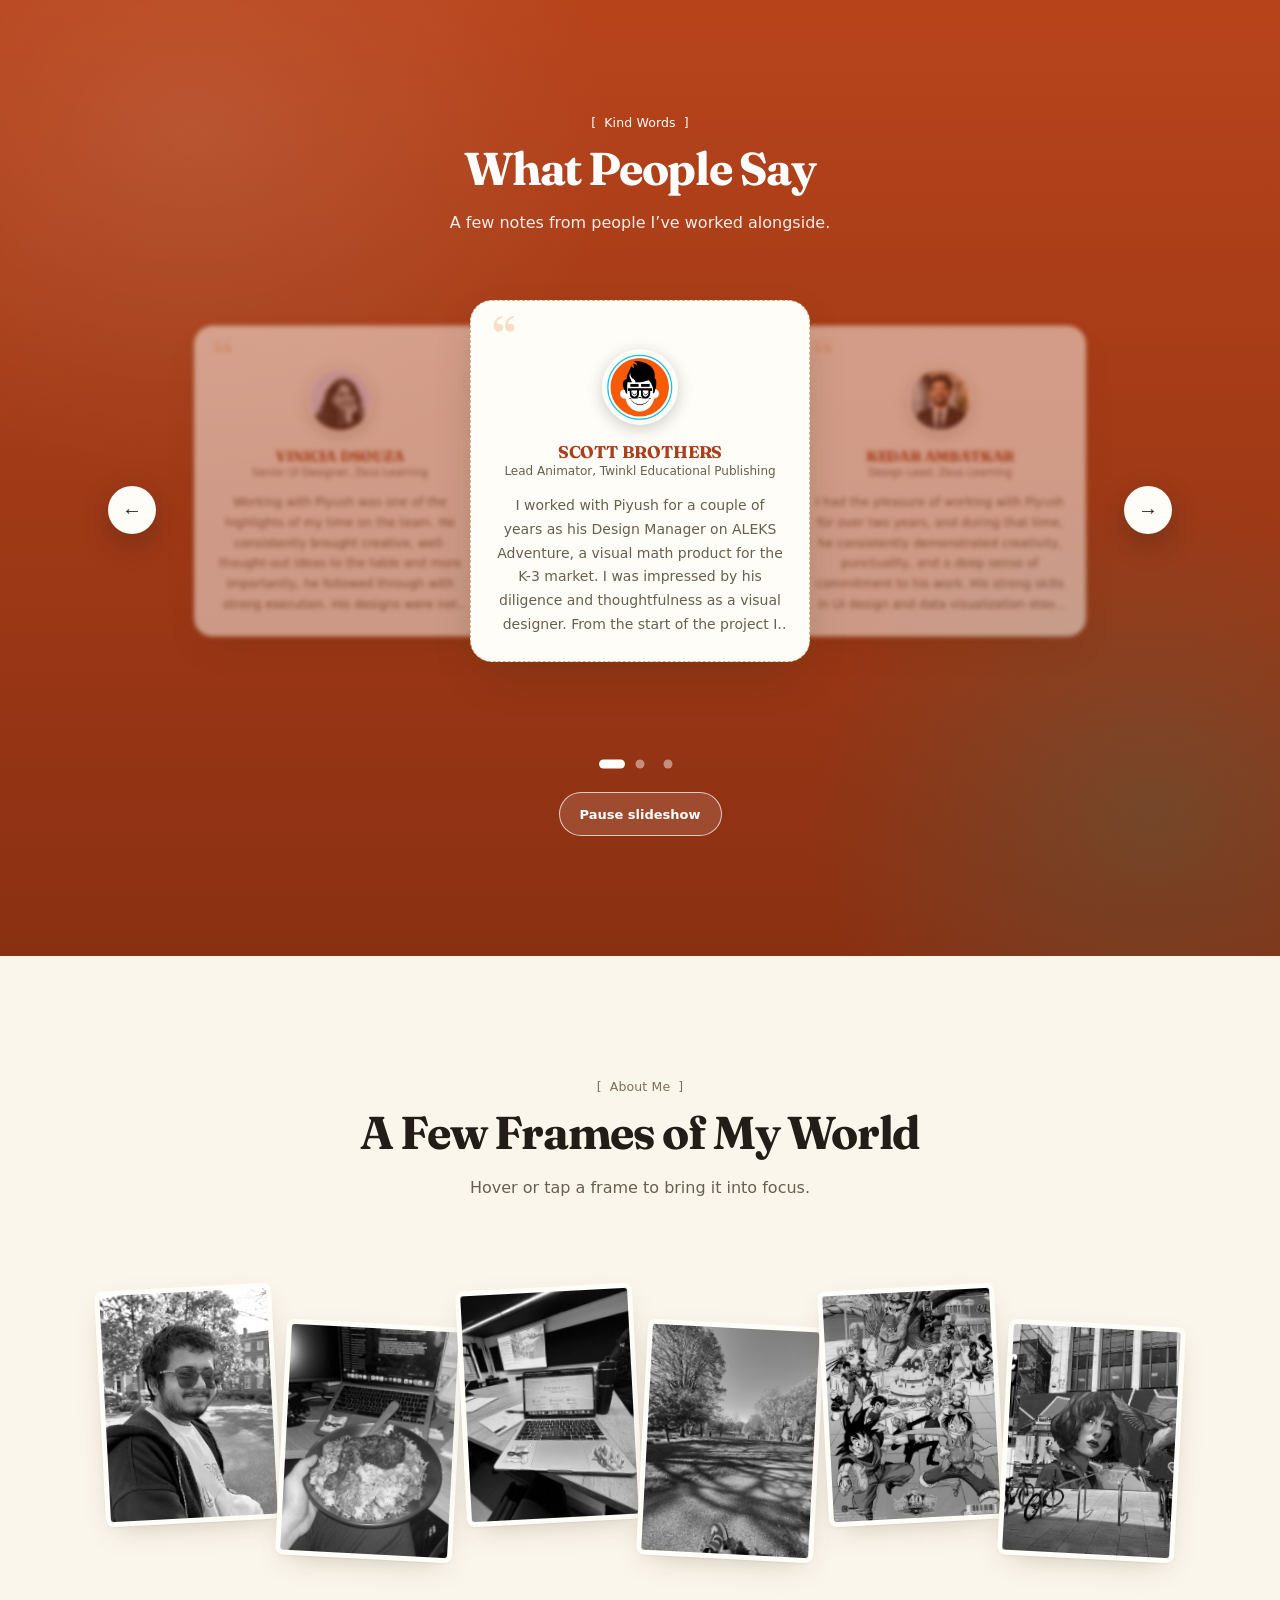
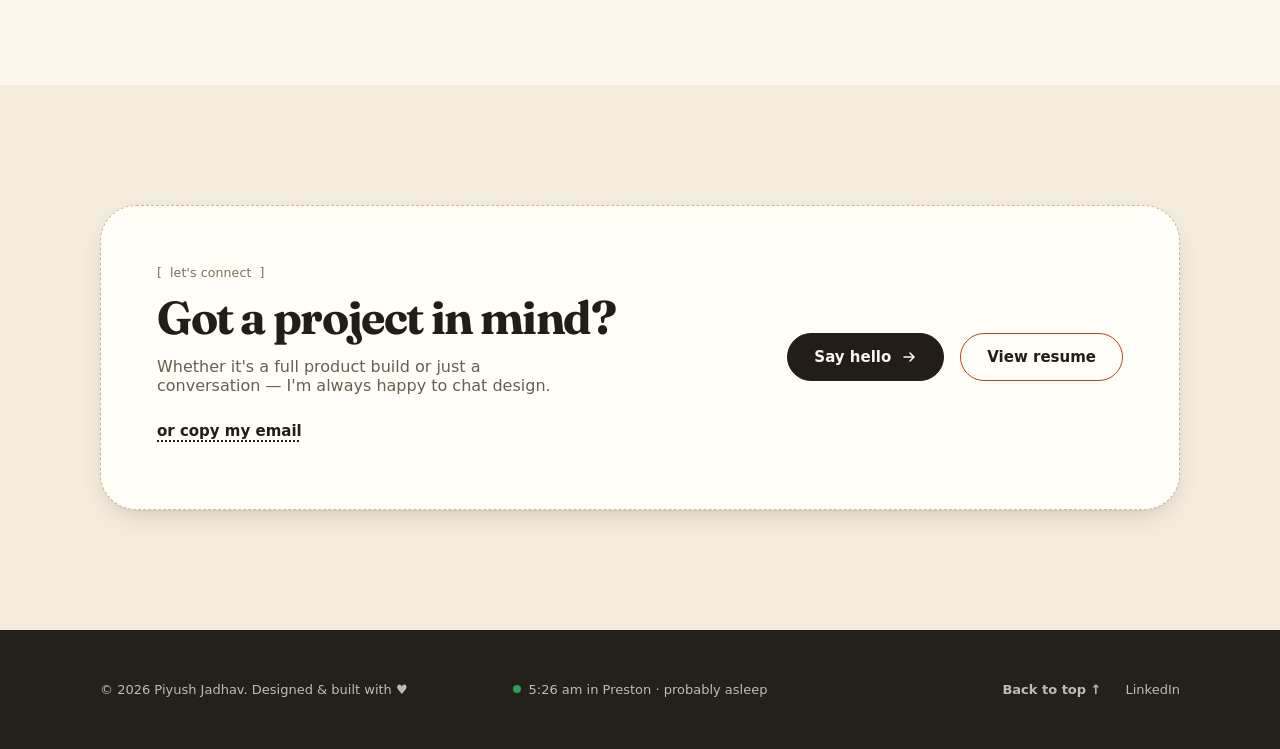
==== commit c4601ee6: "Enhance index.html with motion kit styles and scripts" ====
--- a/docs/index.html
+++ b/docs/index.html
@@ -1091,6 +1091,41 @@
 .sf-top:hover, .sf-top:focus-visible { color: var(--on-panel, #fbf6ec); }
 @media (max-width: 479px) { .sf-clock { margin-left: 0; } .sf-top { margin-right: 12px; } }
 </style>
+<style id="motion-kit-css">
+/* =========================================================================
+   MOTION KIT (adapted from the Motion Kit GSAP library)
+   Only the components this site uses. Brand tokens, not the kit defaults.
+   Everything here is visible and usable before (or without) JavaScript.
+   ========================================================================= */
+:root {
+  --mk-accent: var(--accent, #DD5A2C);
+  --mk-hand: var(--font-hand, "Caveat"), "Segoe Print", cursive;
+}
+
+/* hand-annotate: hand-drawn underline, strike and circle in red pen */
+.mk-mark { position: relative; display: inline-block; white-space: nowrap; isolation: isolate; }
+.mk-mark svg { position: absolute; left: 0; top: 0; overflow: visible; pointer-events: none; }
+.mk-mark path { fill: none; stroke: var(--mk-accent); stroke-width: 2.5; stroke-linecap: round; stroke-linejoin: round; }
+@media (max-width: 480px) { .mk-mark { white-space: normal; } }
+
+/* text-roll: header links roll up to an accent copy on hover and focus */
+.mk-roll__mask { position: relative; display: inline-block; overflow: hidden; vertical-align: top; }
+.mk-roll__line { display: block; }
+.mk-roll__line + .mk-roll__line { position: absolute; left: 0; top: 100%; color: var(--mk-accent); }
+
+/* read-progress: thin reading bar along the top edge of case studies */
+.mk-read { position: fixed; left: 0; right: 0; top: 0; z-index: calc(var(--z-nav, 20) + 1); height: 3px; pointer-events: none; }
+.mk-read span { display: block; height: 100%; background: var(--mk-accent); transform: scaleX(0); transform-origin: left; }
+
+/* confetti: copy my email */
+.copy-mail { display: flex; flex-wrap: wrap; align-items: center; gap: 4px 14px; margin-top: 14px; }
+.copy-mail-btn { min-height: 44px; padding: 10px 0; border: 0; background: none; font: inherit; font-size: .9375rem; font-weight: 600; color: var(--ink); cursor: pointer; text-decoration: underline; text-decoration-style: dotted; text-decoration-thickness: 1.5px; text-underline-offset: .32em; }
+.copy-mail-btn:hover { text-decoration-style: solid; }
+.copy-mail-btn:focus-visible { outline: 2px solid var(--mk-accent); outline-offset: 3px; border-radius: 4px; }
+.copy-mail-status { min-height: 1.5em; font-family: var(--mk-hand); font-size: 1.3rem; font-weight: 600; line-height: 1.2; color: var(--accent-btn, #B8441B); }
+html[data-theme="dark"] .copy-mail-status { color: var(--accent, #EC7A4E); }
+.mk-confetti__bit { position: fixed; left: 0; top: 0; z-index: 1001; width: 8px; height: 12px; border-radius: 2px; pointer-events: none; }
+</style>
 </head>
 <body>
 <a href="#main" class="skip-link">Skip to content</a>
@@ -1101,8 +1136,9 @@
 <!-- ── NAVBAR ── -->
 <header class="site-header">
   <a class="brand" href="./" aria-label="Piyush home"><svg class="logo" viewBox="0 0 36 36" width="36" height="36" aria-hidden="true"><rect x="1" y="1" width="34" height="34" rx="11" fill="currentColor"/><path d="M13.5 26V10h6a5 5 0 010 10h-6" fill="none" stroke="var(--paper)" stroke-width="3" stroke-linecap="round" stroke-linejoin="round"/></svg><span>Piyush</span></a>
-  <nav aria-label="Main navigation">
+  <nav aria-label="Main navigation" data-mk="text-roll">
     <a href="#work">Work</a>
+    <a href="about.html">About</a>
     <a href="#contact">Contact</a>
   </nav>
   <div class="header-actions">
@@ -1135,11 +1171,11 @@
       </span>&nbsp;I'm Piyush!
     </h1>
 
-    <p class="hero-sub">
-      A UI/UX and Product Designer who spent a decade understanding people before designing for them — now crafting intuitive, human-centered tools that meet users where they are.
+    <p class="hero-sub" data-mk="hand-annotate" data-delay="0.9">
+      A <span class="mk-mark" data-mark="underline">UI/UX and Product Designer</span> who spent a decade understanding people before designing for them — now crafting intuitive, human-centered tools that meet users where they are.
     </p>
 
-    <div class="hero-actions">
+    <div class="hero-actions" data-mk="magnetic">
       <a href="#work" class="btn-primary">
         View my work
         <svg class="icn" width="16" height="16" viewBox="0 0 16 16" fill="none"><path d="M3 8h10M9 4l4 4-4 4" stroke="currentColor" stroke-width="1.6" stroke-linecap="round" stroke-linejoin="round"/></svg>
@@ -1161,7 +1197,7 @@
   <div class="container">
     <div class="section-header reveal">
       <span class="eyebrow">selected work</span>
-      <h2 class="section-title" id="work-title">Featured Case Studies</h2>
+      <h2 class="section-title" id="work-title" data-mk="split-lines">Featured Case Studies</h2>
       <p class="section-sub">Real problems, real solutions — each project driven by research and refined by iteration.</p>
     </div>
 
@@ -1288,7 +1324,7 @@
   <div class="container">
     <div class="section-header reveal">
       <span class="eyebrow">Kind Words</span>
-      <h2 class="section-title" id="testimonials-title">What People Say</h2>
+      <h2 class="section-title" id="testimonials-title" data-mk="split-lines">What People Say</h2>
       <p class="section-sub">A few notes from people I&rsquo;ve worked alongside.</p>
     </div>
 
@@ -1308,7 +1344,7 @@
   <div class="container">
     <div class="section-header reveal">
       <span class="eyebrow">About Me</span>
-      <h2 class="section-title" id="gallery-title">A Few Frames of My World</h2>
+      <h2 class="section-title" id="gallery-title" data-mk="split-lines">A Few Frames of My World</h2>
       <p class="section-sub">Hover or tap a frame to bring it into focus.</p>
     </div>
 
@@ -1329,10 +1365,11 @@
     <div class="contact-card reveal">
       <div class="contact-left">
         <span class="eyebrow">let's connect</span>
-        <h2 class="section-title" id="contact-title">Got a project in mind?</h2>
+        <h2 class="section-title" id="contact-title" data-mk="split-lines">Got a project in mind?</h2>
         <p class="contact-sub">Whether it's a full product build or just a conversation — I'm always happy to chat design.</p>
+        <div class="copy-mail" data-mk="confetti"><button type="button" class="copy-mail-btn" data-copy="work.piyushjadhav@gmail.com">or copy my email</button><span class="copy-mail-status" role="status" aria-live="polite"></span></div>
       </div>
-      <div class="contact-actions">
+      <div class="contact-actions" data-mk="magnetic">
         <a href="mailto:work.piyushjadhav@gmail.com" class="btn-primary">
           Say hello
           <svg class="icn" width="16" height="16" viewBox="0 0 16 16" fill="none"><path d="M3 8h10M9 4l4 4-4 4" stroke="currentColor" stroke-width="1.6" stroke-linecap="round" stroke-linejoin="round"/></svg>
@@ -1421,5 +1458,281 @@
   tick(); setInterval(tick, 30000);
 })();
 </script>
+<script>
+/* safety net: reveal sections as they scroll into view, even if js/site.js fails to load */
+(function () {
+  var els = [].slice.call(document.querySelectorAll('.reveal, .project-card'));
+  var show = function (el) { el.classList.add('visible'); };
+  if (!('IntersectionObserver' in window)) { els.forEach(show); return; }
+  var io = new IntersectionObserver(function (entries) {
+    entries.forEach(function (e) { if (e.isIntersecting) { show(e.target); io.unobserve(e.target); } });
+  }, { rootMargin: '0px 0px -8% 0px' });
+  els.forEach(function (el) { io.observe(el); });
+})();
+</script>
+<style id="footer-layout">
+/* Footer: three aligned columns on desktop, one centred stack at 899px and below.
+   Kept clear of the fixed accessibility button in every width. */
+.footer-inner { display: grid; grid-template-columns: 1fr auto 1fr; align-items: center; gap: var(--sp-12) var(--sp-24); flex-direction: initial; text-align: left; }
+.footer-left, .sf-clock, .footer-links a { font-size: .8125rem; color: rgba(251,246,236,.72); }
+.footer-left { justify-self: start; text-wrap: pretty; }
+.sf-clock { justify-self: center; margin: 0; font-variant-numeric: tabular-nums; white-space: nowrap; }
+.footer-links { justify-self: end; display: flex; align-items: center; gap: var(--sp-24); }
+.footer-links .sf-top { display: inline-grid; margin: 0; } /* the two labels share one cell, so no ghost gap */
+@media (max-width: 1279px) { .footer-inner { padding-inline: 64px; } }
+@media (max-width: 899px) {
+  footer { padding-bottom: 96px; }
+  .footer-inner { grid-template-columns: 1fr; justify-items: center; text-align: center; padding-inline: 0; gap: var(--sp-8); }
+  .footer-left, .sf-clock, .footer-links { justify-self: center; }
+  .sf-clock { order: 1; }
+  .footer-links { order: 2; }
+  .footer-left { order: 3; margin-top: var(--sp-4); }
+}
+html[data-a11y-contrast] .footer-left, html[data-a11y-contrast] .sf-clock, html[data-a11y-contrast] .footer-links a { color: #fff; }
+</style>
+<!-- GSAP 3.15.1 (pinned) and the plugins this page uses -->
+<script src="https://cdn.jsdelivr.net/npm/gsap@3.15.1/dist/gsap.min.js"></script>
+<script src="https://cdn.jsdelivr.net/npm/gsap@3.15.1/dist/ScrollTrigger.min.js"></script>
+<script src="https://cdn.jsdelivr.net/npm/gsap@3.15.1/dist/SplitText.min.js"></script>
+<script src="https://cdn.jsdelivr.net/npm/gsap@3.15.1/dist/DrawSVGPlugin.min.js"></script>
+<script src="https://cdn.jsdelivr.net/npm/gsap@3.15.1/dist/Physics2DPlugin.min.js"></script>
+<script src="https://cdn.jsdelivr.net/npm/gsap@3.15.1/dist/CustomEase.min.js"></script>
+<script>
+/* =========================================================================
+   MOTION KIT · core (adapted)
+   - Every component is an element with data-mk="name".
+   - Setup runs inside a gsap.context(), so it can all be undone.
+   - Motion is off when the system asks for reduced motion OR when the
+     site's own calm mode is on (html[data-a11y-calm]). Switching either
+     rebuilds every component in its still version, no reload needed.
+   - If GSAP fails to load, nothing is hidden: the page stays as it is.
+   ========================================================================= */
+(function () {
+  var copyFallback = function () {
+    document.querySelectorAll('[data-mk="confetti"]').forEach(function (root) {
+      var btn = root.querySelector('[data-copy]'), status = root.querySelector('.copy-mail-status');
+      if (!btn) return;
+      btn.addEventListener('click', function () {
+        var email = btn.dataset.copy;
+        (navigator.clipboard ? navigator.clipboard.writeText(email) : Promise.reject())
+          .then(function () { status.textContent = 'Copied. Speak soon.'; })
+          .catch(function () { status.textContent = email; });
+      });
+    });
+  };
+  if (!window.gsap || !window.ScrollTrigger) {
+    if (document.readyState === 'loading') document.addEventListener('DOMContentLoaded', copyFallback); else copyFallback();
+    return;
+  }
+
+  var names = ['ScrollTrigger', 'SplitText', 'DrawSVGPlugin', 'Physics2DPlugin', 'CustomEase'];
+  gsap.registerPlugin.apply(gsap, names.map(function (n) { return window[n]; }).filter(Boolean));
+  var hasCE = !!window.CustomEase;
+  if (hasCE) { CustomEase.create('mk-out', '0.16,1,0.3,1'); CustomEase.create('mk-inOut', '0.76,0,0.24,1'); }
+  var EASE_OUT = hasCE ? 'mk-out' : 'expo.out', EASE_INOUT = hasCE ? 'mk-inOut' : 'power3.inOut';
+  gsap.defaults({ ease: EASE_OUT, duration: 0.8 });
+
+  var html = document.documentElement;
+  var sys = window.matchMedia('(prefers-reduced-motion: reduce)');
+  var motionAllowed = function () { return !sys.matches && !html.hasAttribute('data-a11y-calm'); };
+  var registry = {}, live = new Map();
+
+  function register(name, setup) { registry[name] = setup; }
+  function revert(scope) {
+    scope = scope || document;
+    live.forEach(function (entry, el) {
+      if (scope === document || scope === el || scope.contains(el)) {
+        if (typeof entry.cleanup === 'function') entry.cleanup();
+        entry.ctx.revert();
+        live.delete(el);
+      }
+    });
+  }
+  function init(scope) {
+    scope = scope || document;
+    revert(scope);
+    var motion = motionAllowed();
+    var found = scope !== document && scope.matches('[data-mk]') ? [scope] : [];
+    found.push.apply(found, scope.querySelectorAll('[data-mk]'));
+    found.forEach(function (el) {
+      var setup = registry[el.dataset.mk];
+      if (!setup) return;
+      var cleanup;
+      var ctx = gsap.context(function () { cleanup = setup(el, { motion: motion }); }, el);
+      live.set(el, { ctx: ctx, cleanup: cleanup });
+    });
+    ScrollTrigger.refresh();
+  }
+  var last = motionAllowed();
+  var onChange = function () { var now = motionAllowed(); if (now === last) return; last = now; init(); };
+  if (sys.addEventListener) sys.addEventListener('change', onChange);
+  new MutationObserver(onChange).observe(html, { attributes: true, attributeFilter: ['data-a11y-calm'] });
+
+  window.MotionKit = { register: register, init: init, revert: revert, motionAllowed: motionAllowed };
+
+  /* ---------------------------------------------------------------------
+     split-lines · section headings slide up line by line, each line masked
+     Needs: ScrollTrigger, SplitText
+     --------------------------------------------------------------------- */
+  register('split-lines', function (root, o) {
+    if (!o.motion || !window.SplitText) return;
+    if (root.classList.contains('rv')) root.classList.add('in'); // the case-study fade would double up
+    SplitText.create(root, {
+      type: 'lines', mask: 'lines', autoSplit: true,
+      onSplit: function (self) {
+        return gsap.from(self.lines, { yPercent: 105, duration: 1, stagger: 0.12, scrollTrigger: { trigger: root, start: 'top 88%' } });
+      }
+    });
+  });
+
+  /* ---------------------------------------------------------------------
+     hand-annotate · red-pen underline, strike or circle drawn on view
+     Needs: ScrollTrigger, DrawSVGPlugin
+     data-delay on the root waits for an entrance animation to finish.
+     --------------------------------------------------------------------- */
+  register('hand-annotate', function (root, o) {
+    var marks = gsap.utils.toArray('.mk-mark', root);
+    var NS = 'http://www.w3.org/2000/svg';
+    var shapes = {
+      underline: function (w, h) { return 'M0,' + h * 0.98 + ' C' + w * 0.3 + ',' + h * 0.9 + ' ' + w * 0.7 + ',' + h * 1.08 + ' ' + w + ',' + h * 0.94; },
+      strike: function (w, h) { return 'M-4,' + h * 0.56 + ' C' + w * 0.35 + ',' + h * 0.5 + ' ' + w * 0.65 + ',' + h * 0.62 + ' ' + (w + 4) + ',' + h * 0.52; },
+      circle: function (w, h) {
+        return 'M' + w * 0.14 + ',' + h * 0.02 + ' C' + (-w * 0.08) + ',' + h * 0.35 + ' ' + (-w * 0.02) + ',' + h * 1.12 + ' ' + w * 0.5 + ',' + h * 1.1 + ' ' +
+          'C' + w * 1.06 + ',' + h * 1.06 + ' ' + w * 1.1 + ',' + h * 0.05 + ' ' + w * 0.52 + ',' + (-h * 0.06) + ' ' +
+          'C' + w * 0.25 + ',' + (-h * 0.12) + ' ' + w * 0.02 + ',' + h * 0.0 + ' ' + w * 0.0 + ',' + h * 0.22; // the tail ends outside the words
+      }
+    };
+    var paths = marks.map(function (mark) {
+      var svg = document.createElementNS(NS, 'svg');
+      svg.setAttribute('aria-hidden', 'true');
+      svg.setAttribute('focusable', 'false');
+      var path = document.createElementNS(NS, 'path');
+      svg.appendChild(path);
+      mark.appendChild(svg);
+      return path;
+    });
+    var draw = function () {
+      marks.forEach(function (mark, i) {
+        var w = mark.offsetWidth, h = mark.offsetHeight, svg = paths[i].ownerSVGElement;
+        svg.setAttribute('width', w); svg.setAttribute('height', h); svg.setAttribute('viewBox', '0 0 ' + w + ' ' + h);
+        paths[i].setAttribute('d', (shapes[mark.dataset.mark] || shapes.underline)(w, h));
+      });
+    };
+    draw();
+    var drawn = !o.motion || !window.DrawSVGPlugin;
+    if (!drawn) {
+      gsap.from(paths, {
+        drawSVG: 0, duration: 0.8, ease: 'power2.inOut', stagger: 0.35,
+        delay: Number(root.dataset.delay) || 0,
+        scrollTrigger: { trigger: root, start: 'top 80%' },
+        onComplete: function () { drawn = true; }
+      });
+    }
+    var ro = new ResizeObserver(function () { draw(); if (drawn && window.DrawSVGPlugin) gsap.set(paths, { drawSVG: '100%' }); });
+    ro.observe(root);
+    return function () { ro.disconnect(); paths.forEach(function (p) { p.ownerSVGElement.remove(); }); };
+  });
+
+  /* ---------------------------------------------------------------------
+     text-roll · header links roll to an accent copy on hover and focus
+     Needs: SplitText
+     --------------------------------------------------------------------- */
+  register('text-roll', function (root, o) {
+    if (!o.motion || !window.SplitText) return;
+    var offs = [];
+    gsap.utils.toArray('a', root).forEach(function (link) {
+      var label = link.textContent.trim(), original = link.innerHTML;
+      link.setAttribute('aria-label', label);
+      link.innerHTML = '<span class="mk-roll__mask" aria-hidden="true"><span class="mk-roll__line">' + label + '</span><span class="mk-roll__line">' + label + '</span></span>';
+      var lines = link.querySelectorAll('.mk-roll__line');
+      var a = SplitText.create(lines[0], { type: 'chars' }).chars;
+      var b = SplitText.create(lines[1], { type: 'chars' }).chars;
+      var tl = gsap.timeline({ paused: true, defaults: { duration: 0.32, ease: EASE_INOUT, stagger: 0.015 } })
+        .to(a, { yPercent: -100 }, 0).to(b, { yPercent: -100 }, 0);
+      var on = function () { tl.play(); }, off = function () { tl.reverse(); };
+      link.addEventListener('pointerenter', on); link.addEventListener('focus', on);
+      link.addEventListener('pointerleave', off); link.addEventListener('blur', off);
+      offs.push(function () {
+        link.removeEventListener('pointerenter', on); link.removeEventListener('focus', on);
+        link.removeEventListener('pointerleave', off); link.removeEventListener('blur', off);
+        link.innerHTML = original; link.removeAttribute('aria-label');
+      });
+    });
+    return function () { offs.forEach(function (f) { f(); }); };
+  });
+
+  /* ---------------------------------------------------------------------
+     magnetic · buttons lean towards the pointer (mouse and trackpad only)
+     Needs: GSAP core
+     --------------------------------------------------------------------- */
+  register('magnetic', function (root, o) {
+    var fine = window.matchMedia('(hover: hover) and (pointer: fine)').matches;
+    if (!o.motion || !fine) return;
+    var limit = gsap.utils.clamp(-10, 10), offs = [];
+    gsap.utils.toArray('.btn-primary, .btn-ghost', root).forEach(function (el) {
+      var xTo = gsap.quickTo(el, 'x', { duration: 0.5, ease: 'power3' });
+      var yTo = gsap.quickTo(el, 'y', { duration: 0.5, ease: 'power3' });
+      var move = function (e) {
+        var r = el.getBoundingClientRect();
+        xTo(limit((e.clientX - r.left - r.width / 2) * 0.25));
+        yTo(limit((e.clientY - r.top - r.height / 2) * 0.25));
+      };
+      var leave = function () { xTo(0); yTo(0); };
+      el.addEventListener('pointermove', move); el.addEventListener('pointerleave', leave);
+      offs.push(function () { el.removeEventListener('pointermove', move); el.removeEventListener('pointerleave', leave); });
+    });
+    return function () { offs.forEach(function (f) { f(); }); };
+  });
+
+  /* ---------------------------------------------------------------------
+     confetti · copy my email, with a small burst when it works
+     Needs: Physics2DPlugin (the copy works without it)
+     --------------------------------------------------------------------- */
+  register('confetti', function (root, o) {
+    var random = gsap.utils.random;
+    var button = root.querySelector('[data-copy]');
+    var status = root.querySelector('.copy-mail-status');
+    var colours = ['#DD5A2C', '#0E8B78', '#F7DFC7', '#B8441B', '#221E17'];
+    var burst = function () {
+      var r = button.getBoundingClientRect();
+      for (var i = 0; i < 26; i++) {
+        var bit = document.createElement('span');
+        bit.className = 'mk-confetti__bit';
+        bit.setAttribute('aria-hidden', 'true');
+        document.body.appendChild(bit);
+        gsap.set(bit, { x: r.left + r.width / 2, y: r.top + r.height / 2, backgroundColor: random(colours), rotation: random(0, 360) });
+        gsap.to(bit, {
+          duration: random(1.1, 1.7),
+          physics2D: { velocity: random(240, 500), angle: random(-150, -30), gravity: 950 },
+          rotation: '+=' + random(180, 720), autoAlpha: 0, ease: 'power2.in',
+          onComplete: (function (b) { return function () { b.remove(); }; })(bit)
+        });
+      }
+    };
+    var onClick = function () {
+      var email = button.dataset.copy;
+      (navigator.clipboard ? navigator.clipboard.writeText(email) : Promise.reject())
+        .then(function () { status.textContent = 'Copied. Speak soon.'; if (o.motion && window.Physics2DPlugin) burst(); })
+        .catch(function () { status.textContent = email; });
+    };
+    button.addEventListener('click', onClick);
+    return function () { button.removeEventListener('click', onClick); };
+  });
+
+  /* ---------------------------------------------------------------------
+     read-progress · how far through the case study you are
+     Needs: ScrollTrigger (a state, not an animation, so it stays in calm mode)
+     --------------------------------------------------------------------- */
+  register('read-progress', function (root) {
+    var bar = root.querySelector('span');
+    var set = gsap.quickSetter(bar, 'scaleX');
+    ScrollTrigger.create({ start: 0, end: 'max', onUpdate: function (self) { set(self.progress); } });
+  });
+
+  if (document.readyState === 'loading') document.addEventListener('DOMContentLoaded', function () { init(); });
+  else setTimeout(function () { init(); });
+})();
+</script>
+
 </body>
 </html>
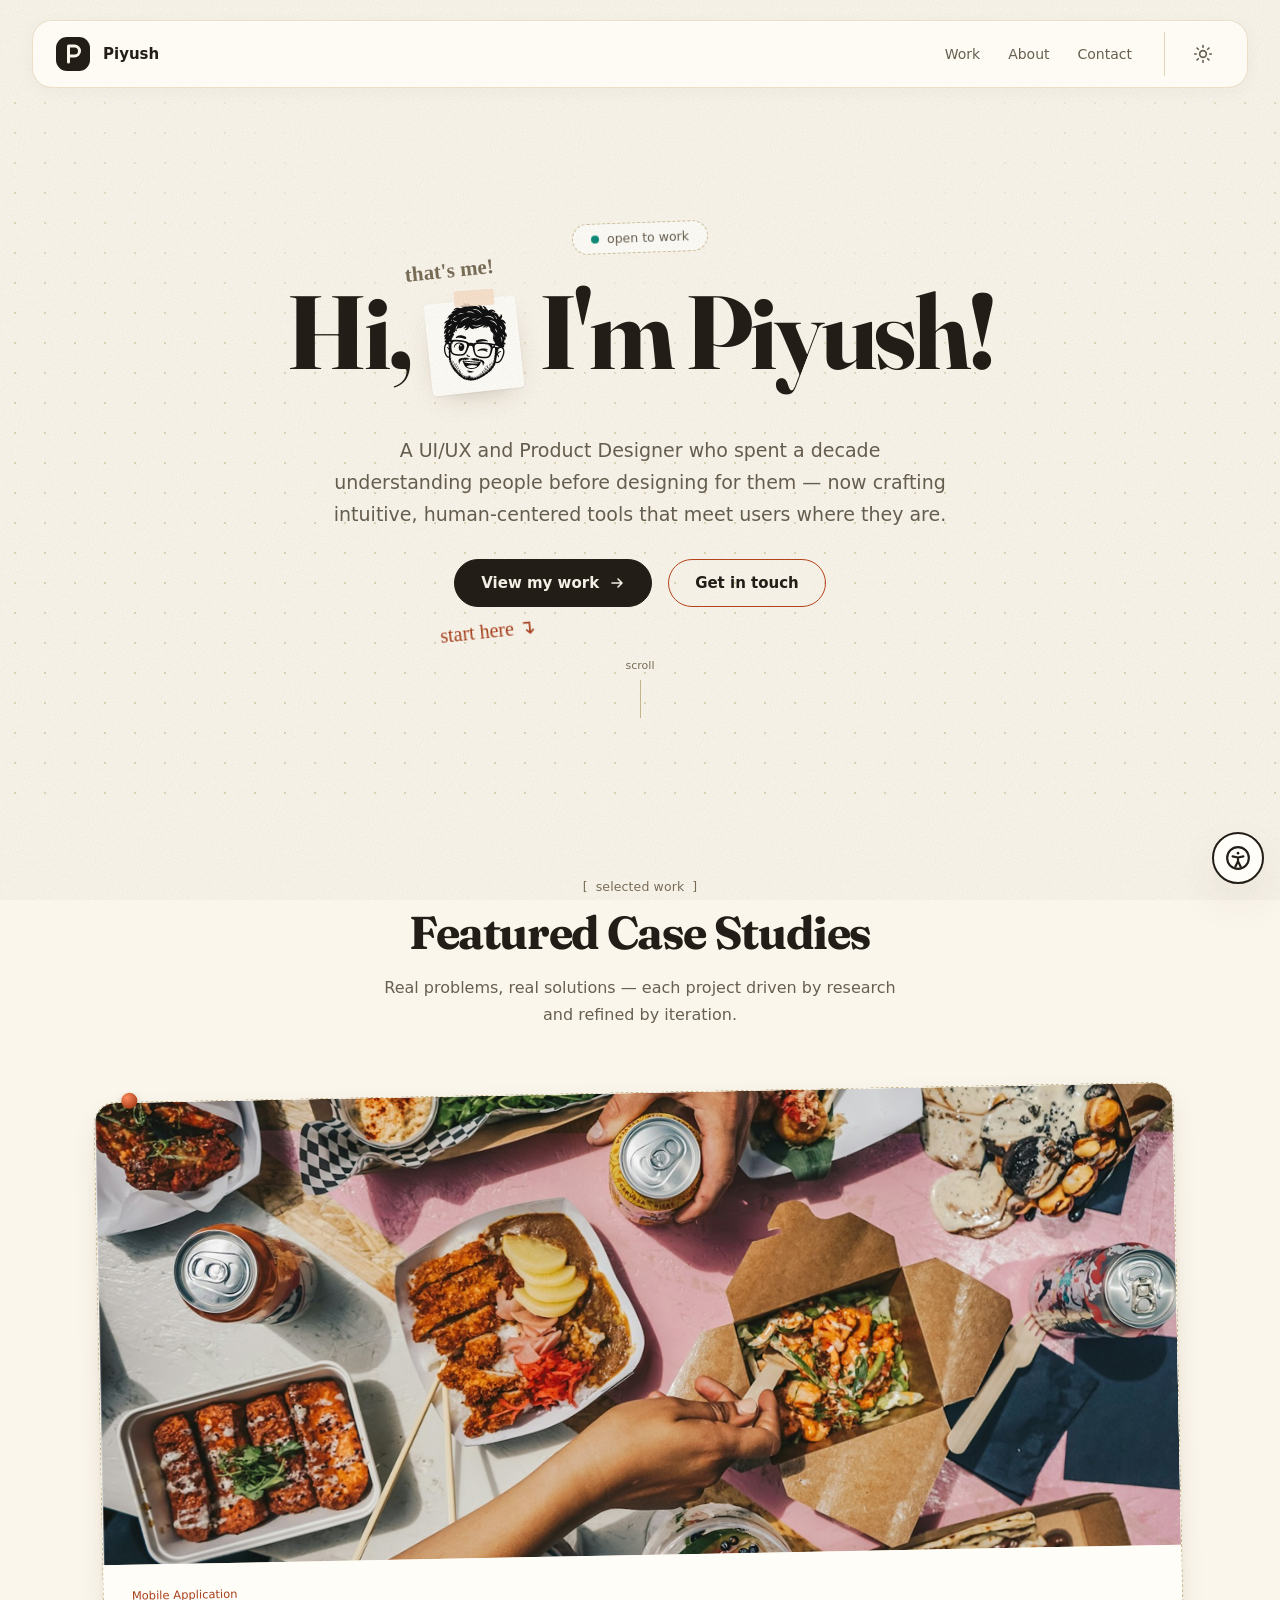
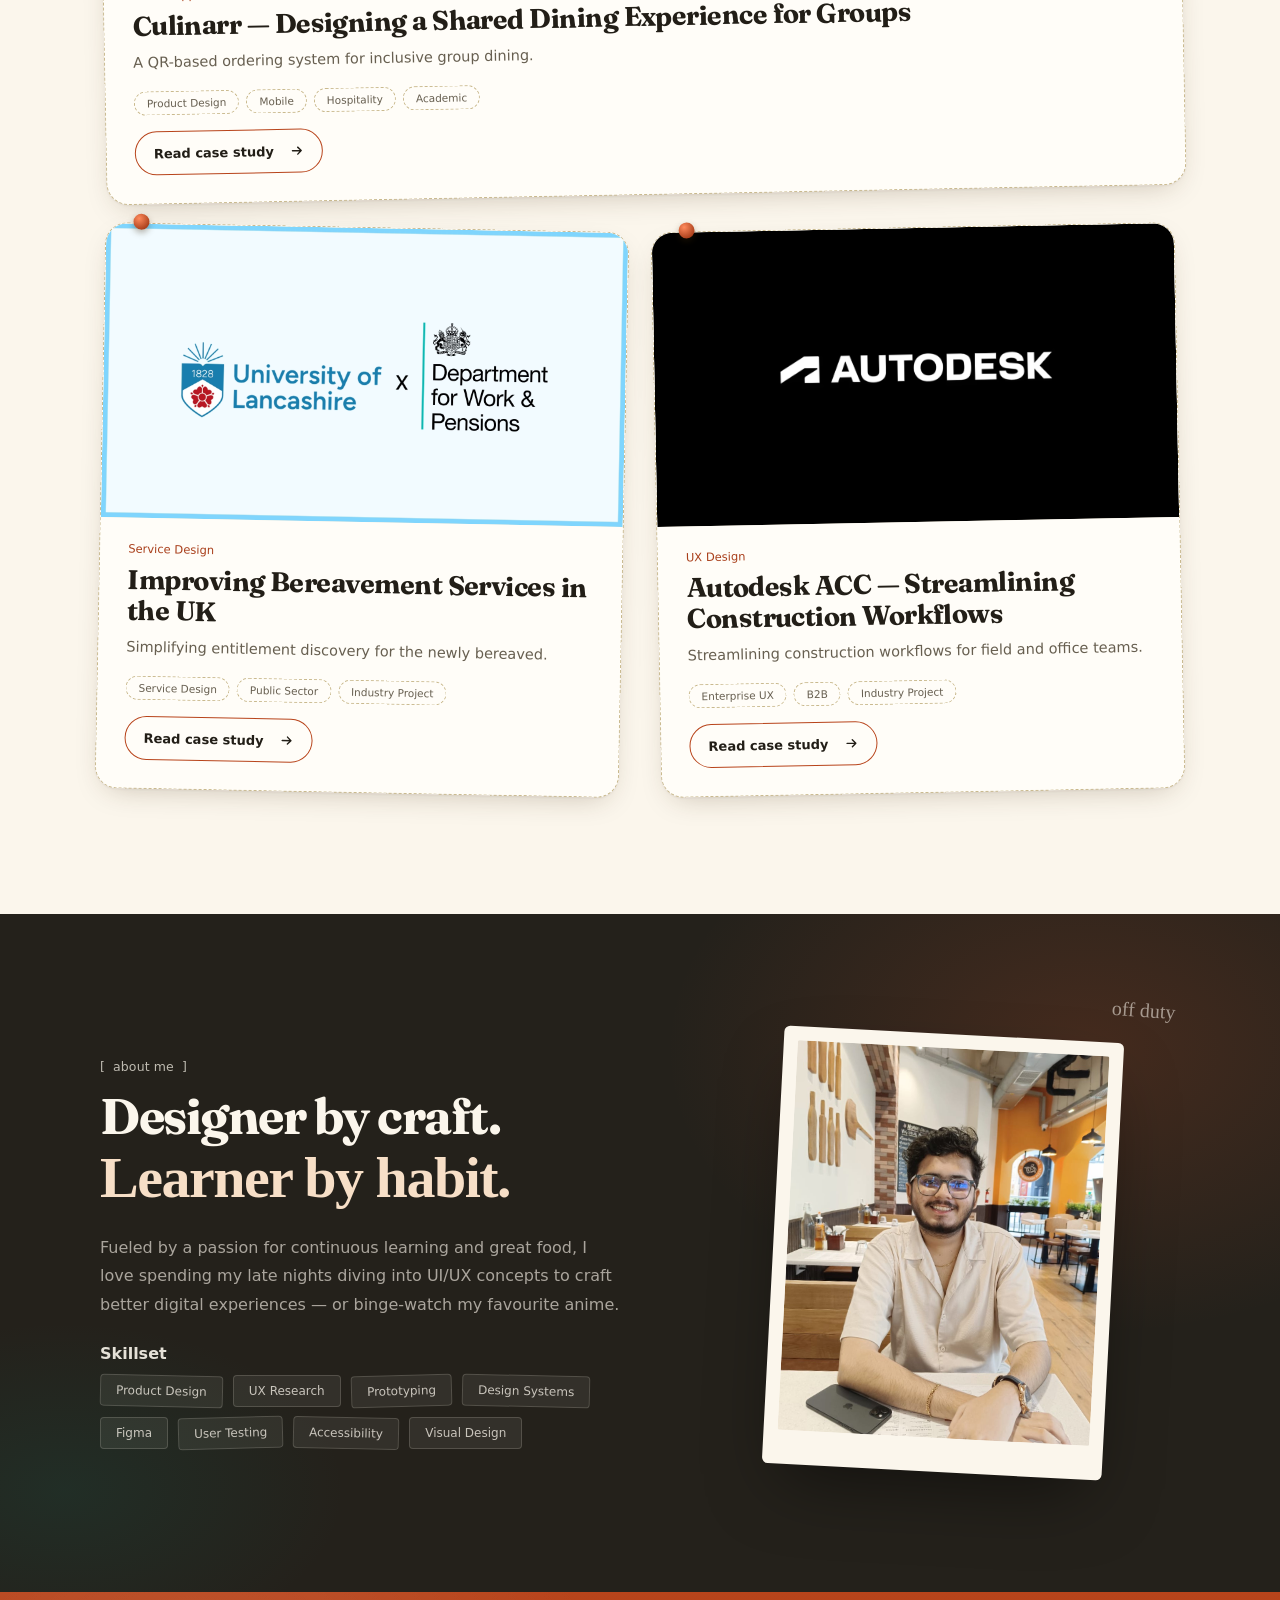
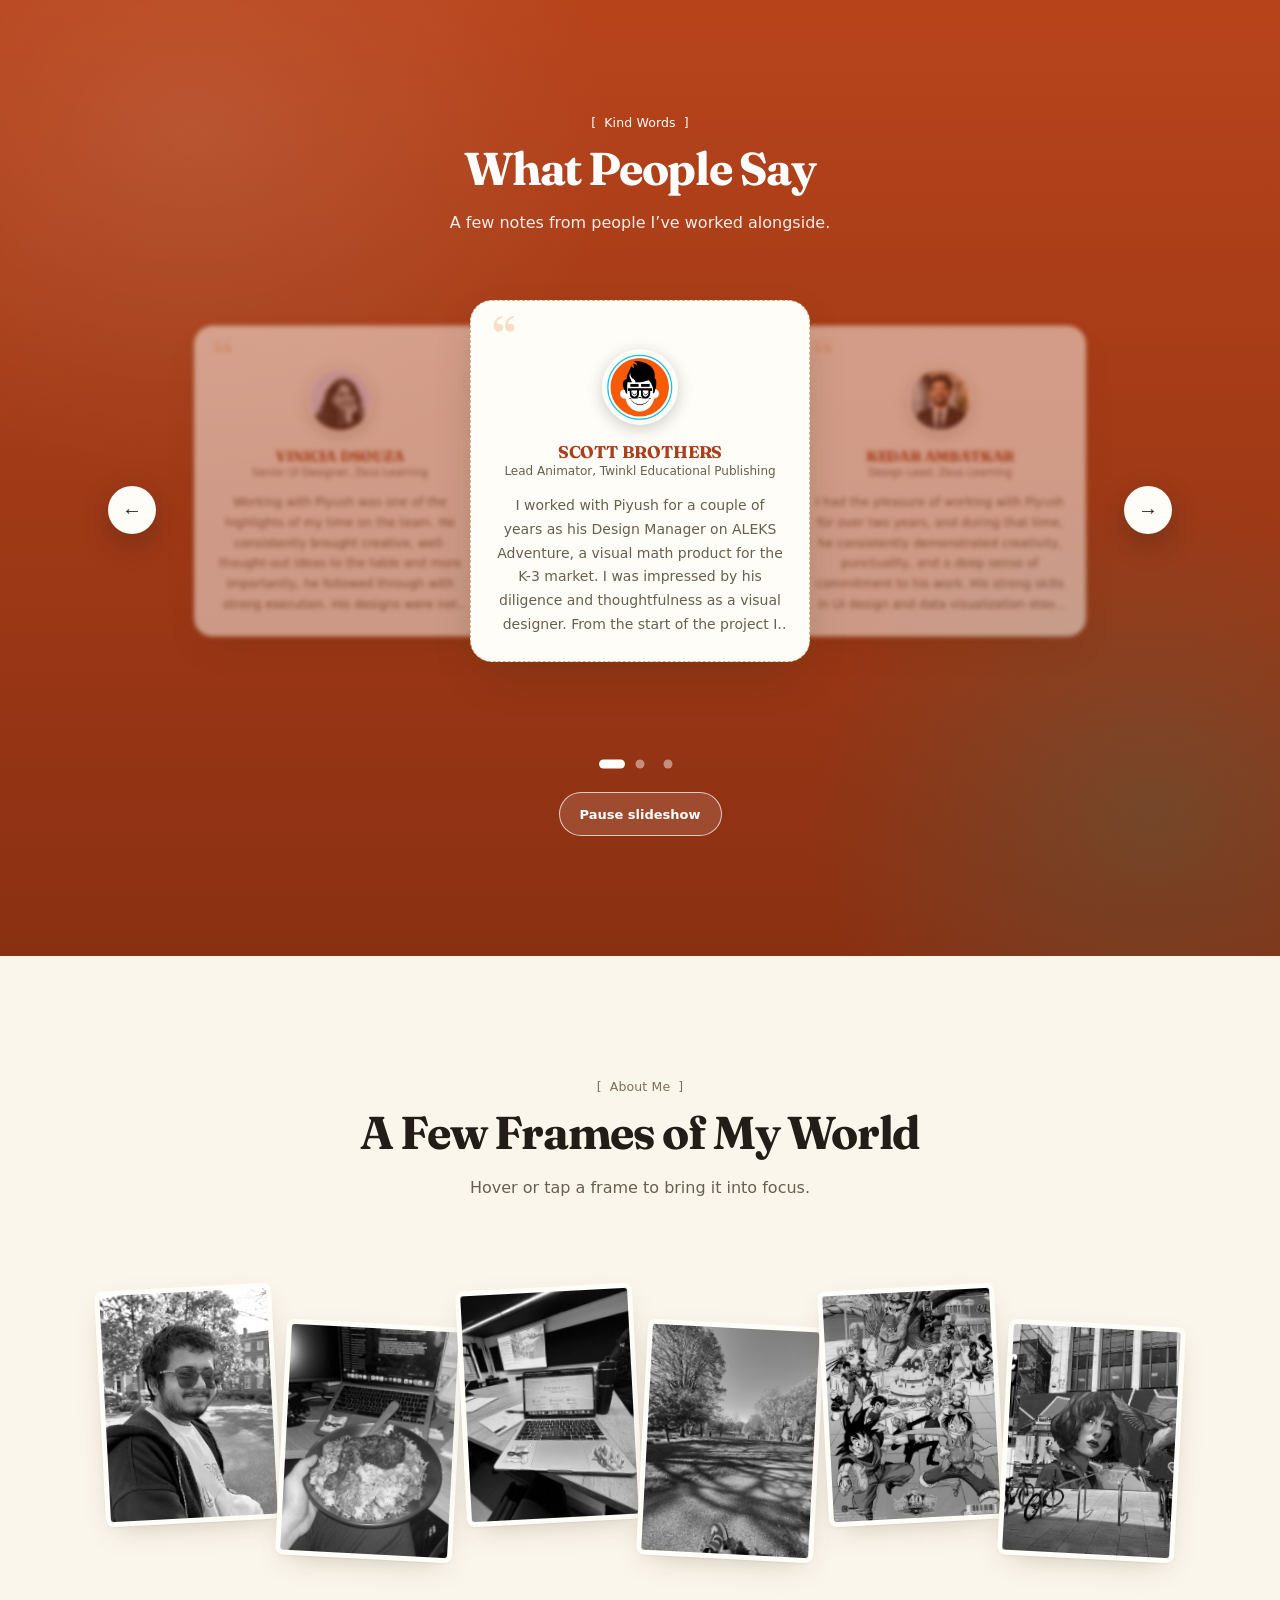
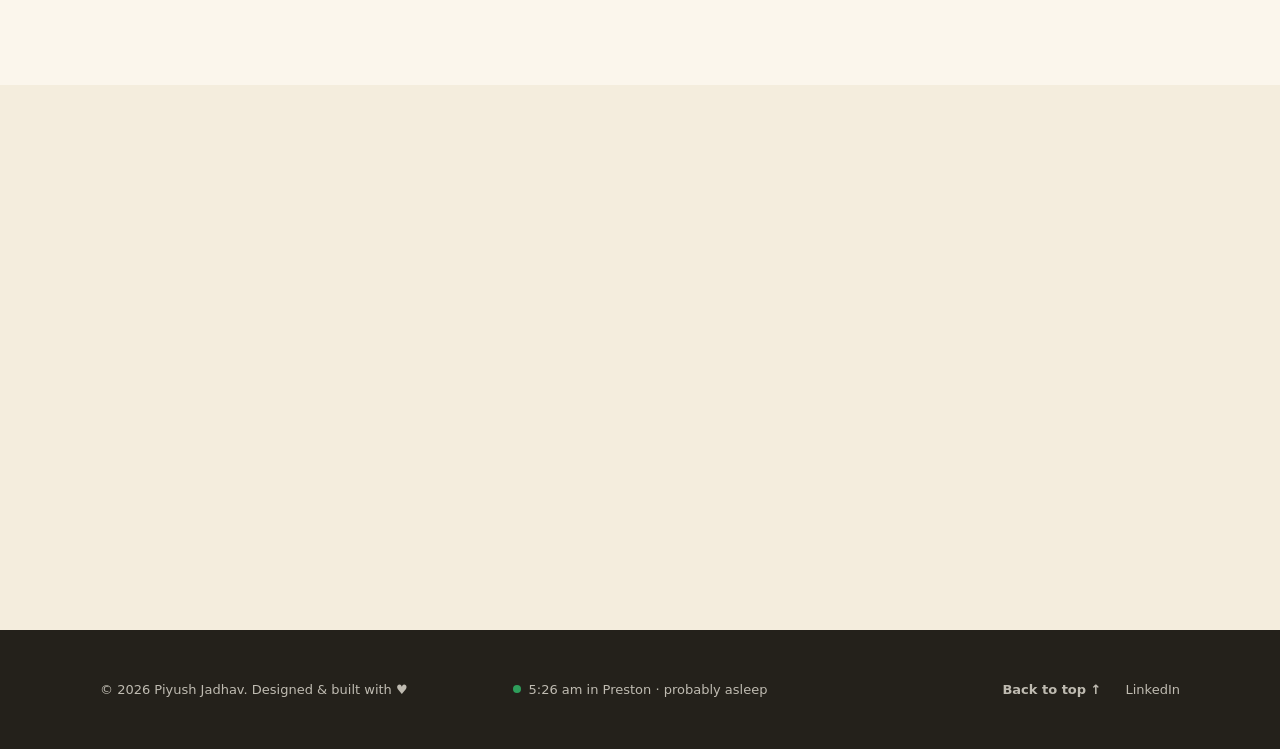
==== commit 36e035d4: "Enhance email copy functionality with status bubble" ====
--- a/docs/index.html
+++ b/docs/index.html
@@ -1118,12 +1118,48 @@
 .mk-read span { display: block; height: 100%; background: var(--mk-accent); transform: scaleX(0); transform-origin: left; }
 
 /* confetti: copy my email */
-.copy-mail { display: flex; flex-wrap: wrap; align-items: center; gap: 4px 14px; margin-top: 14px; }
+.copy-mail { position: relative; display: flex; flex-wrap: wrap; align-items: center; gap: 4px 14px; margin-top: 14px; }
 .copy-mail-btn { min-height: 44px; padding: 10px 0; border: 0; background: none; font: inherit; font-size: .9375rem; font-weight: 600; color: var(--ink); cursor: pointer; text-decoration: underline; text-decoration-style: dotted; text-decoration-thickness: 1.5px; text-underline-offset: .32em; }
 .copy-mail-btn:hover { text-decoration-style: solid; }
 .copy-mail-btn:focus-visible { outline: 2px solid var(--mk-accent); outline-offset: 3px; border-radius: 4px; }
-.copy-mail-status { min-height: 1.5em; font-family: var(--mk-hand); font-size: 1.3rem; font-weight: 600; line-height: 1.2; color: var(--accent-btn, #B8441B); }
-html[data-theme="dark"] .copy-mail-status { color: var(--accent, #EC7A4E); }
+/* the confirmation is a chat bubble that pops out beside the link, like a message just sent */
+.copy-mail { width: fit-content; }
+.copy-mail-status {
+  position: absolute; left: calc(100% + 16px); top: 50%; z-index: 5;
+  display: flex; flex-direction: column; gap: 3px;
+  width: max-content; max-width: min(300px, calc(100vw - 48px));
+  padding: 10px 16px 9px;
+  background: var(--ink); color: var(--paper);
+  border-radius: 18px;
+  box-shadow: var(--shadow-pop);
+  font-family: var(--font-body); text-align: left;
+  transform-origin: 0 50%;
+  opacity: 0; visibility: hidden; transform: translateY(-50%) translateX(-10px) scale(.6);
+  transition: opacity .2s ease, transform .45s var(--ease-spring), visibility 0s linear .45s;
+  pointer-events: none;
+}
+.copy-mail-status::before { /* tail, pointing back at the link */
+  content: ''; position: absolute; left: -5px; top: 50%; width: 12px; height: 12px; margin-top: -6px;
+  background: inherit; border-radius: 3px; transform: rotate(45deg);
+}
+.copy-mail-status.is-on { opacity: 1; visibility: visible; transform: translateY(-50%) rotate(-2deg); transition-delay: 0s; }
+.copy-mail-status .bubble-main { position: relative; font-size: .9375rem; font-weight: 600; line-height: 1.3; }
+.copy-mail-status .bubble-sub { position: relative; display: flex; align-items: center; gap: 6px; font-size: .75rem; line-height: 1.3; opacity: .75; word-break: break-all; }
+.copy-mail-status .bubble-tick { flex: none; color: #3DBFA9; }
+html[data-theme="dark"] .copy-mail-status .bubble-tick { color: #0E8B78; }
+.copy-mail-status.is-error .bubble-sub { opacity: 1; font-size: .875rem; user-select: all; pointer-events: auto; }
+@media (max-width: 560px) { /* not enough room beside the link: drop it just below */
+  .copy-mail { margin-bottom: 30px; } /* room for the bubble above the buttons */
+  .copy-mail-status { left: -2px; top: calc(100% + 8px); transform-origin: 18px 0; transform: translateY(-6px) scale(.6); }
+  .copy-mail-status::before { left: 18px; top: -5px; margin-top: 0; }
+  .copy-mail-status.is-on { transform: rotate(-1.5deg); }
+}
+html[data-a11y-calm] .copy-mail-status, html[data-a11y-calm] .copy-mail-status.is-on { transform: translateY(-50%); }
+@media (prefers-reduced-motion: reduce) { .copy-mail-status, .copy-mail-status.is-on { transform: translateY(-50%); } }
+@media (max-width: 560px) {
+  html[data-a11y-calm] .copy-mail-status, html[data-a11y-calm] .copy-mail-status.is-on { transform: none; }
+}
+@media (max-width: 560px) and (prefers-reduced-motion: reduce) { .copy-mail-status, .copy-mail-status.is-on { transform: none; } }
 .mk-confetti__bit { position: fixed; left: 0; top: 0; z-index: 1001; width: 8px; height: 12px; border-radius: 2px; pointer-events: none; }
 </style>
 </head>
@@ -1508,6 +1544,18 @@
    - If GSAP fails to load, nothing is hidden: the page stays as it is.
    ========================================================================= */
 (function () {
+  var TICKS = '<svg class="bubble-tick" width="16" height="10" viewBox="0 0 16 10" fill="none" aria-hidden="true"><path d="M1 5.5 3.8 8.3 9.5 1.7M6.5 8.3 12.5 1.7" stroke="currentColor" stroke-width="1.6" stroke-linecap="round" stroke-linejoin="round"/></svg>';
+  var showBubble = function (status, ok, email) {
+    clearTimeout(status._hide);
+    status.classList.remove('is-on');
+    status.classList.toggle('is-error', !ok);
+    status.innerHTML = ok
+      ? '<span class="bubble-main">Copied! Talk soon.</span><span class="bubble-sub">' + email + ' ' + TICKS + '<span class="sr-only">copied to clipboard</span></span>'
+      : '<span class="bubble-main">Couldn\u2019t copy. Here it is:</span><span class="bubble-sub">' + email + '</span>';
+    void status.offsetWidth; // restart the pop if clicked again
+    status.classList.add('is-on');
+    status._hide = setTimeout(function () { status.classList.remove('is-on'); }, ok ? 2600 : 6000);
+  };
   var copyFallback = function () {
     document.querySelectorAll('[data-mk="confetti"]').forEach(function (root) {
       var btn = root.querySelector('[data-copy]'), status = root.querySelector('.copy-mail-status');
@@ -1515,8 +1563,8 @@
       btn.addEventListener('click', function () {
         var email = btn.dataset.copy;
         (navigator.clipboard ? navigator.clipboard.writeText(email) : Promise.reject())
-          .then(function () { status.textContent = 'Copied. Speak soon.'; })
-          .catch(function () { status.textContent = email; });
+          .then(function () { showBubble(status, true, email); })
+          .catch(function () { showBubble(status, false, email); });
       });
     });
   };
@@ -1712,8 +1760,8 @@
     var onClick = function () {
       var email = button.dataset.copy;
       (navigator.clipboard ? navigator.clipboard.writeText(email) : Promise.reject())
-        .then(function () { status.textContent = 'Copied. Speak soon.'; if (o.motion && window.Physics2DPlugin) burst(); })
-        .catch(function () { status.textContent = email; });
+        .then(function () { showBubble(status, true, email); if (o.motion && window.Physics2DPlugin) burst(); })
+        .catch(function () { showBubble(status, false, email); });
     };
     button.addEventListener('click', onClick);
     return function () { button.removeEventListener('click', onClick); };
